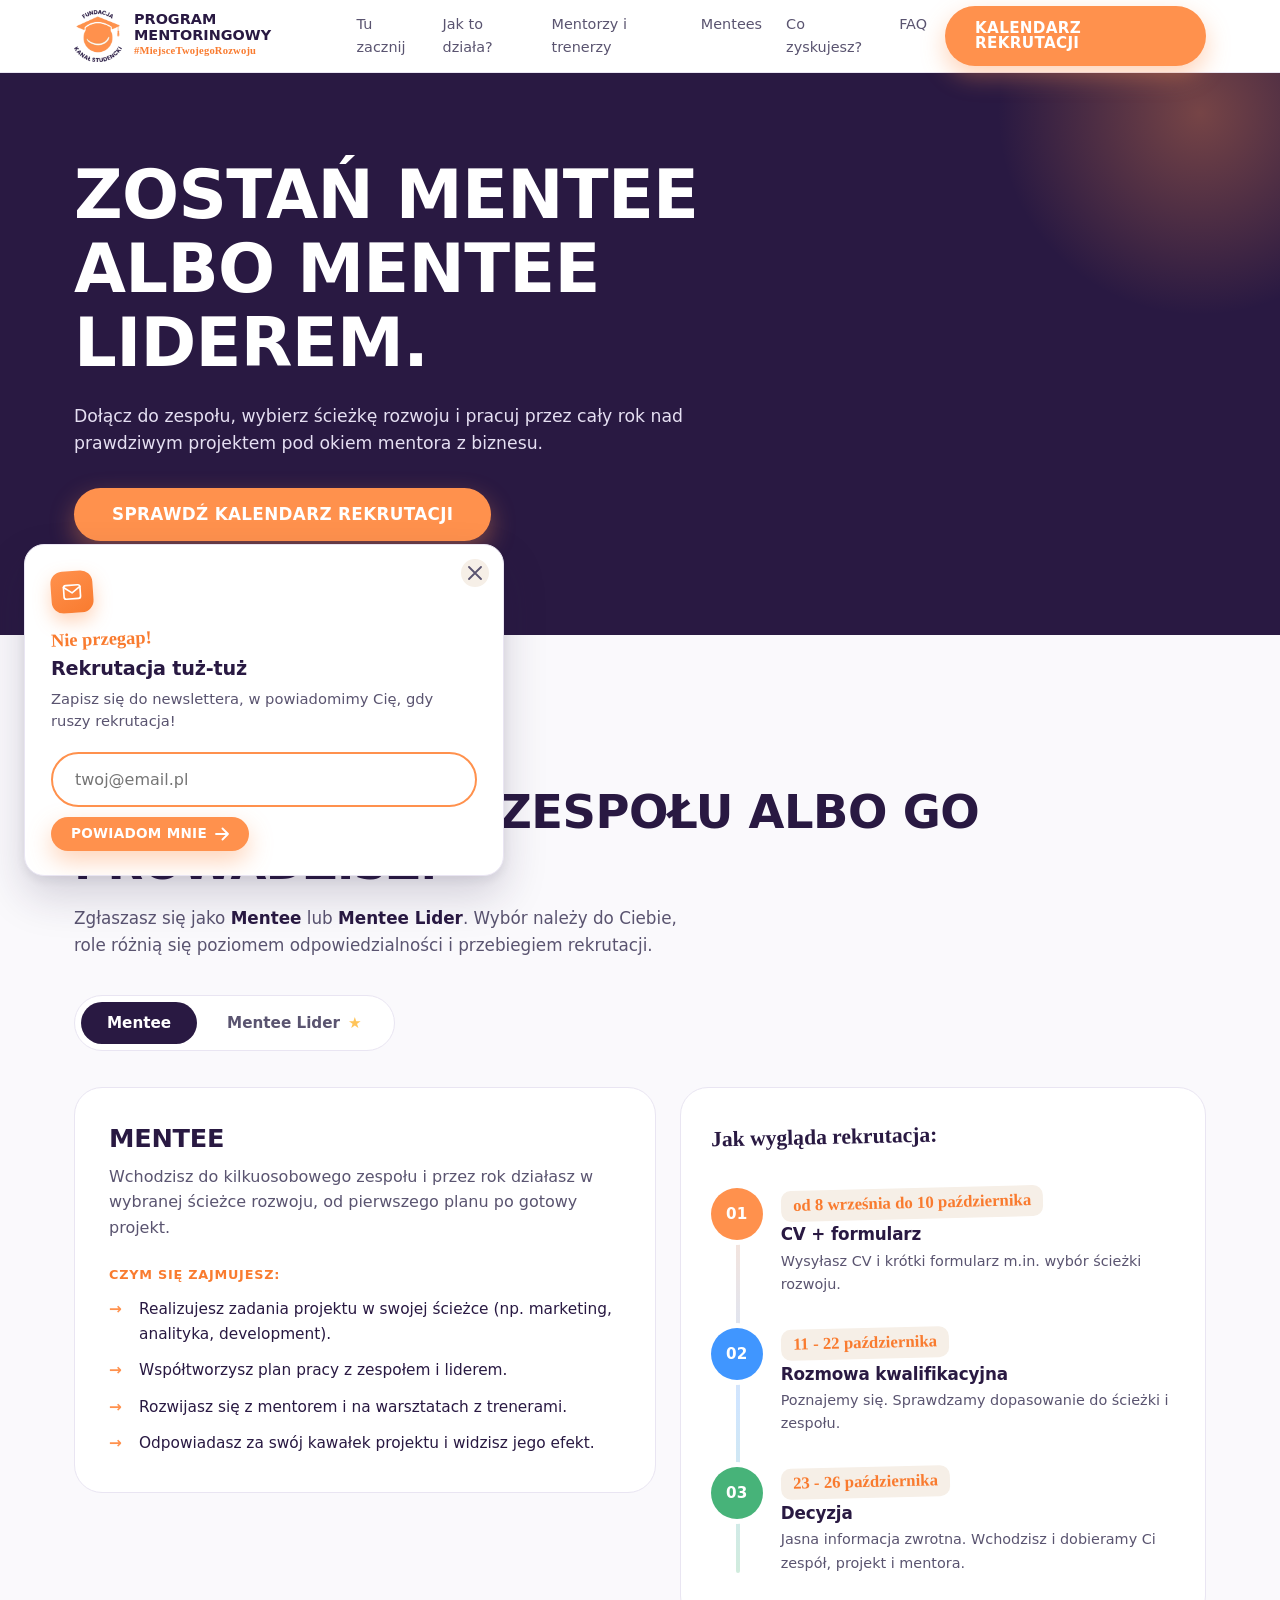
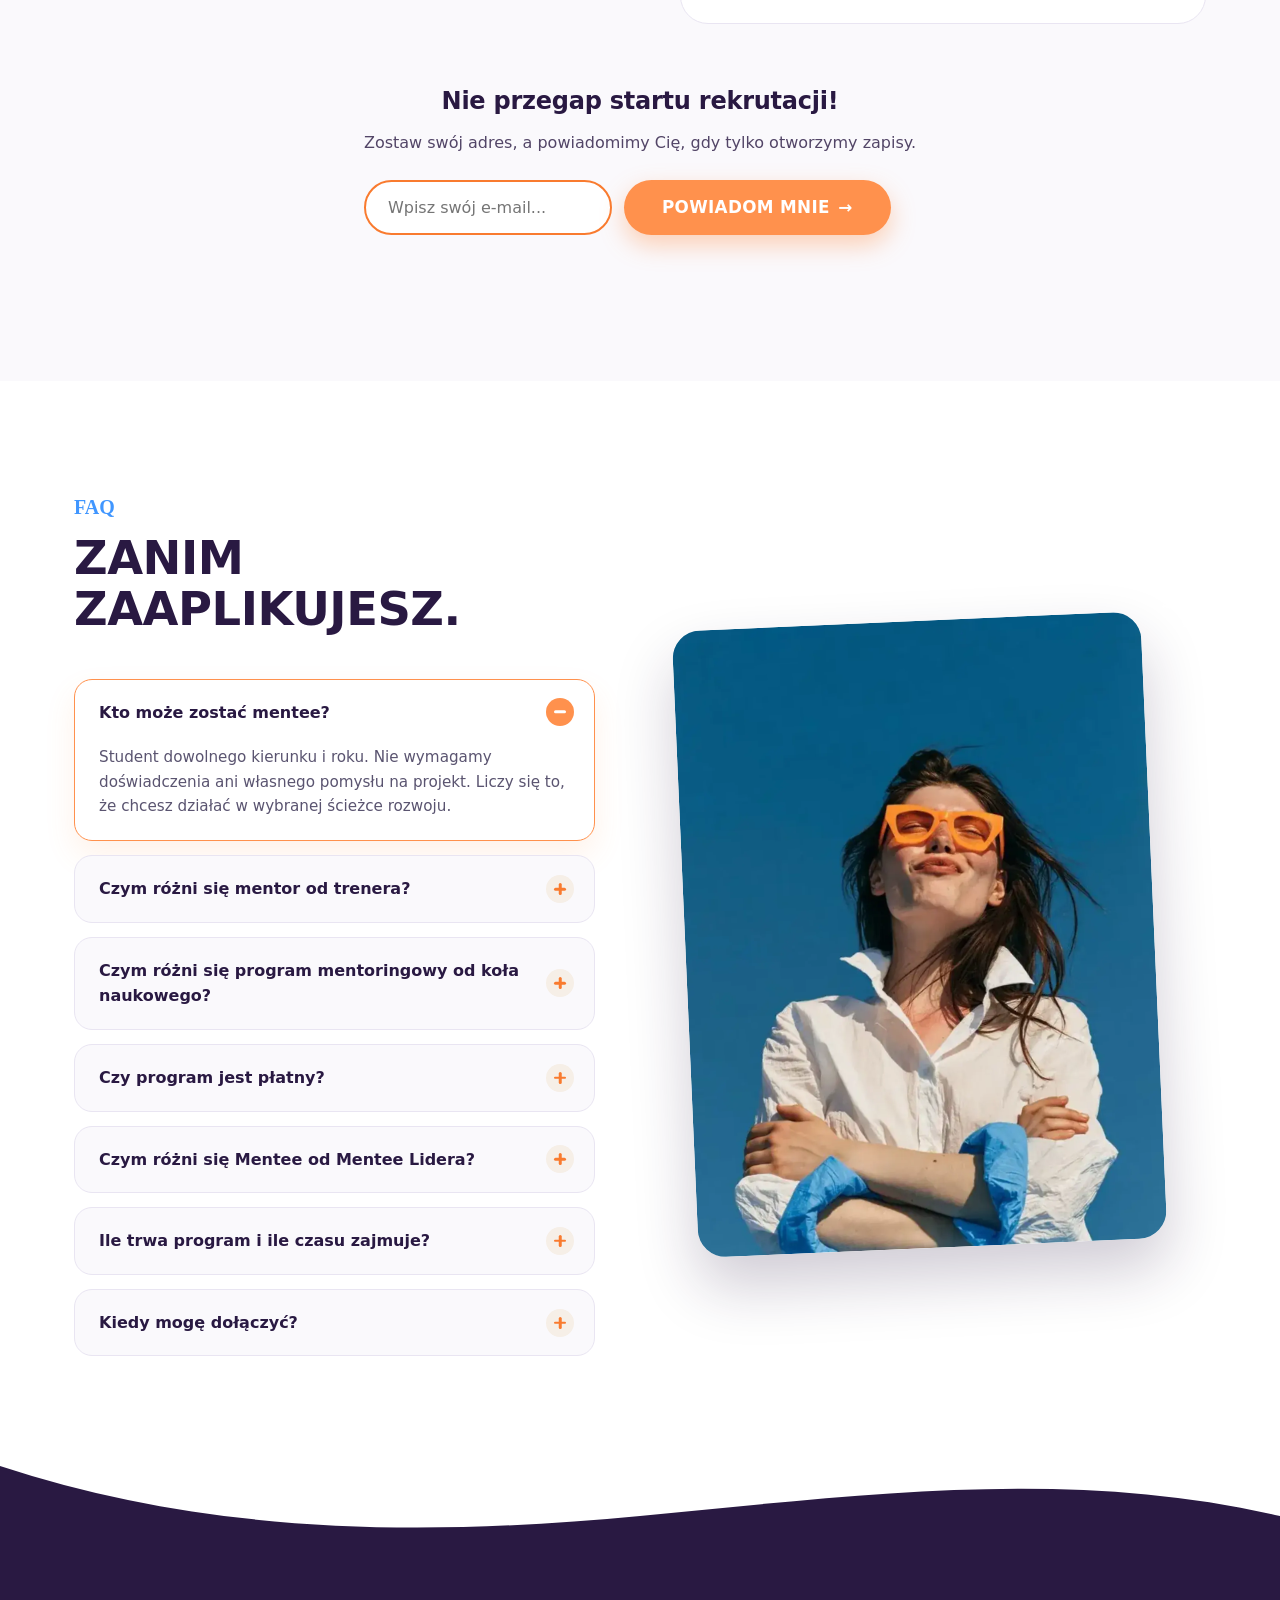
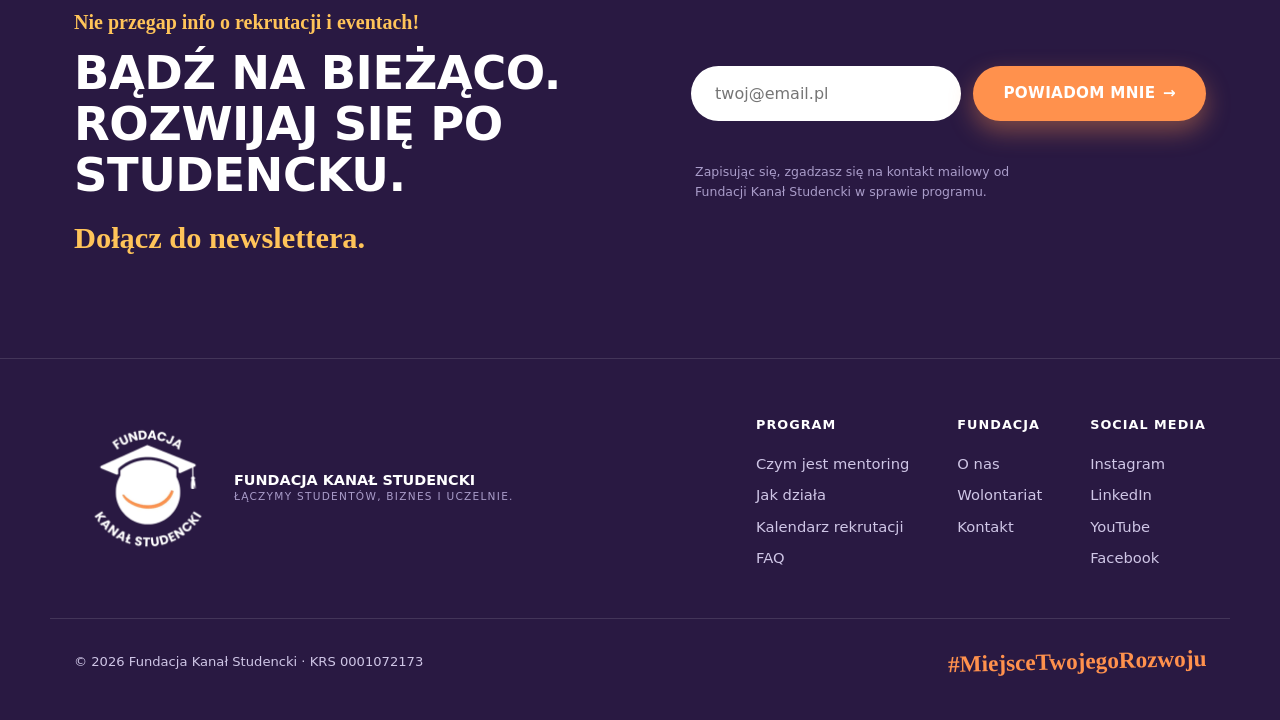
==== mentees.html @ c313085b "Add mentee leader signup form" ====
<!DOCTYPE html>
<html lang="pl">
<head>
<meta charset="UTF-8" />
<meta name="viewport" content="width=device-width, initial-scale=1.0" />
<meta name="referrer" content="strict-origin-when-cross-origin" />
<script>
  (function () {
    var localHosts = ["localhost", "127.0.0.1", "::1", ""];
    if (localHosts.indexOf(window.location.hostname) !== -1) return;

    var policy = document.createElement("meta");
    policy.httpEquiv = "Content-Security-Policy";
    policy.content = "default-src 'self'; script-src 'self'; style-src 'self' 'unsafe-inline' https://fonts.googleapis.com; font-src https://fonts.gstatic.com; img-src 'self' data:; connect-src 'self' https://script.google.com https://script.googleusercontent.com; form-action 'self'; base-uri 'self'; object-src 'none'";
    document.head.appendChild(policy);
  }());
</script>
<title>Zostań Mentee lub Mentee Liderem - Fundacja Kanał Studencki | #MiejsceTwojegoRozwoju</title>
<meta name="description" content="Aplikuj jako Mentee albo Mentee Lider do rocznego programu mentoringowego dla studentów. Sprawdź harmonogram rekrutacji i najczęściej zadawane pytania." />
<link rel="preconnect" href="https://fonts.googleapis.com" />
<link rel="preconnect" href="https://fonts.gstatic.com" crossorigin />
<link href="https://fonts.googleapis.com/css2?family=Poppins:wght@400;500;600;700;800&family=Kalam:wght@400;700&display=swap" rel="stylesheet" />
<link rel="stylesheet" href="css/style.css?v=13" />
<link rel="canonical" href="https://kanalstudencki.pl/mentees" />
</head>
<body>

<!-- ===================== NAV ===================== -->
<header class="nav" id="top">
  <div class="wrap nav-inner">
    <a class="brand" href="index.html" aria-label="Fundacja Kanał Studencki - start">
      <img class="brand-logo" src="img/logo.webp" alt="Logo Fundacji Kanał Studencki" />
      <span class="brand-txt"><b>Program Mentoringowy</b><small>#MiejsceTwojegoRozwoju</small></span>
    </a>
    <nav class="nav-links" aria-label="Menu główne">
      <a href="index.html#mentoring">Tu zacznij</a>
      <a href="index.html#jak-dziala">Jak to działa?</a>
      <a href="mentorzy.html">Mentorzy i trenerzy</a>
      <a href="mentees.html">Mentees</a>
      <a href="index.html#zyskujesz">Co zyskujesz?</a>
      <a href="mentees.html#faq">FAQ</a>
    </nav>
    <a class="btn btn-orange nav-cta" data-application-cta data-open-href="mentees.html#application" data-open-label="Aplikuj jako mentee" data-closed-label="Kalendarz rekrutacji" href="mentees.html#application">Aplikuj jako mentee</a>
    <button class="burger" id="burger" aria-label="Otwórz menu" aria-expanded="false"><span></span><span></span><span></span></button>
  </div>
  <div class="mobile-menu" id="mobileMenu">
    <a href="index.html#mentoring">Tu zacznij</a>
    <a href="index.html#jak-dziala">Jak działa program?</a>
    <a href="mentorzy.html">Mentorzy i trenerzy</a>
    <a href="mentees.html">Mentees</a>
    <a href="index.html#zyskujesz">Co zyskujesz?</a>
    <a href="mentees.html#faq">FAQ</a>
    <a class="btn btn-orange" data-application-cta data-open-href="mentees.html#application" data-open-label="Aplikuj jako mentee" data-closed-label="Kalendarz rekrutacji" href="mentees.html#application">Aplikuj jako mentee</a>
  </div>
</header>

<!-- ===================== PAGE HEAD ===================== -->
<section class="page-head">
  <div class="wrap">
    <h1 class="reveal">Zostań Mentee albo Mentee Liderem.</h1>
    <p class="reveal">Dołącz do zespołu, wybierz ścieżkę rozwoju i pracuj przez cały rok nad prawdziwym projektem pod okiem mentora z biznesu.</p>
    <a class="btn btn-orange btn-lg" data-application-cta data-open-href="mentees.html#application" data-open-label="Wypełnij formularz" data-closed-label="Sprawdź kalendarz rekrutacji" href="#application">Wypełnij formularz</a>
  </div>
</section>

<!-- ===================== REKRUTACJA ===================== -->
<section class="recruit" id="rekrutacja">
  <div class="wrap">
    <p class="kicker k-orange reveal">Dwie ścieżki</p>
    <h2 class="reveal">Wchodzisz do zespołu  albo go prowadzisz.</h2>
    <p class="intro reveal">Zgłaszasz się jako <b>Mentee</b> lub <b>Mentee Lider</b>. Wybór należy do Ciebie, role różnią się poziomem odpowiedzialności i przebiegiem rekrutacji.</p>

    <div class="path-toggle reveal" role="tablist" aria-label="Wybór roli">
      <button class="pt-btn active" id="tabSpec" role="tab" aria-selected="true" data-path="spec">Mentee</button>
      <button class="pt-btn" id="tabLider" role="tab" aria-selected="false" data-path="lider">Mentee Lider <span class="pt-star" aria-hidden="true">★</span></button>
      <span class="pt-slider" aria-hidden="true"></span>
    </div>

    <div class="recruit-grid">
      <!-- LEWA: opis roli -->
      <div class="role-col">
        <div class="role-panel active" id="roleSpec">
          <h3>Mentee</h3>
          <p class="role-lead">Wchodzisz do kilkuosobowego zespołu i przez rok działasz w wybranej ścieżce rozwoju, od pierwszego planu po gotowy projekt.</p>
          <b class="role-sub">Czym się zajmujesz:</b>
          <ul class="role-list">
            <li>Realizujesz zadania projektu w swojej ścieżce (np. marketing, analityka, development).</li>
            <li>Współtworzysz plan pracy z zespołem i liderem.</li>
            <li>Rozwijasz się z mentorem i na warsztatach z trenerami.</li>
            <li>Odpowiadasz za swój kawałek projektu  i widzisz jego efekt.</li>
          </ul>
        </div>
        <div class="role-panel" id="roleLider">
          <h3>Mentee Lider <span class="role-star">★</span></h3>
          <p class="role-lead">Prowadzisz kilkuosobowy zespół i odpowiadasz za projekt od startu do efektu. Więcej odpowiedzialności  i najszybszy wzrost w programie.</p>
          <b class="role-sub">Czym się zajmujesz:</b>
          <ul class="role-list">
            <li>Prowadzisz zespół: plan, podział zadań, terminy.</li>
            <li>Zarządzasz budżetem projektu i rozliczasz go z Fundacją.</li>
            <li>Jesteś punktem kontaktu między zespołem a mentorem.</li>
            <li>Odpowiadasz za efekt końcowy  i uczysz się w praktyce zarządzać zespołem.</li>
          </ul>
        </div>
      </div>

      <!-- PRAWA: rozpiska rekrutacji -->
      <div class="tl-col">
        <p class="tl-title hand">Jak wygląda rekrutacja:</p>
        <!-- EDYTUJ DATY etapów -->
        <div class="timeline">
          <div class="tl-step" data-stage="1">
            <div class="tl-dot"><span>01</span></div>
            <div class="tl-body">
              <span class="tl-date hand">od 8 września do 10 października</span>
              <h4>CV + formularz</h4>
              <p>Wysyłasz CV i krótki formularz  m.in. wybór ścieżki rozwoju.</p>
            </div>
          </div>

          <div class="tl-step tl-lider" data-stage="L">
            <div class="tl-dot dot-star"><span>★</span></div>
            <div class="tl-body">

              <h4>Nagranie liderskie <span class="tl-badge">tylko Lider</span></h4>
              <p>Krótkie zadanie  pokazujesz, jak myślisz o prowadzeniu zespołu.</p>
            </div>
          </div>

          <div class="tl-step" data-stage="2">
            <div class="tl-dot"><span>02</span></div>
            <div class="tl-body">
              <span class="tl-date hand">11 - 22 października</span>
              <h4>Rozmowa kwalifikacyjna</h4>
              <p>Poznajemy się. Sprawdzamy dopasowanie do ścieżki i zespołu.</p>
            </div>
          </div>
          <div class="tl-step" data-stage="3">
            <div class="tl-dot"><span>03</span></div>
            <div class="tl-body">
              <span class="tl-date hand">23 - 26 października</span>
              <h4>Decyzja</h4>
              <p>Jasna informacja zwrotna. Wchodzisz i dobieramy Ci zespół, projekt i mentora.</p>
            </div>
          </div>
        </div>
      </div>
    </div>

<div class="recruit-cta reveal">
  <div class="newsletter-wrapper">
    <h3 class="newsletter-title">Nie przegap startu rekrutacji!</h3>
    <p class="newsletter-subtitle">Zostaw swój adres, a powiadomimy Cię, gdy tylko otworzymy zapisy.</p>

    <form id="newsFormCalendar" class="news-form" novalidate>
      <div class="input-group">
        <label class="sr-only" for="newsEmail">Twój adres e-mail</label>
        <input type="email" id="newsEmail" class="news-input" name="email" placeholder="Wpisz swój e-mail..." autocomplete="email" required />

        <div style="display:none;" aria-hidden="true">
          <input type="text" name="website" id="newsWebsite" tabindex="-1" autocomplete="off" />
        </div>

        <button type="submit" class="btn btn-orange btn-lg">Powiadom mnie <span aria-hidden="true">→</span></button>
      </div>
    </form>
  </div>
</div>
  </div>
</section>

<!-- ===================== FORMULARZ APLIKACYJNY ===================== -->
<section class="application" id="application">
  <div class="wrap">
    <div class="application-head reveal">
      <div>
        <p class="kicker k-teal">Twoje zgłoszenie</p>
        <h2>Dołącz do programu.</h2>
      </div>
      <p class="application-intro" id="applicationIntro">Wybierz rolę, która najlepiej pasuje do Twojego pomysłu na udział w programie. Formularz możesz wypełnić spokojnie, krok po kroku.</p>
    </div>

    <div class="application-role-switch reveal" role="tablist" aria-label="Wybierz rolę, o którą się ubiegasz">
      <span class="application-role-label">Wypełniasz zgłoszenie jako:</span>
      <div class="application-role-buttons">
        <button class="application-role-btn active" id="applicationRoleMentee" type="button" role="tab" aria-selected="true" aria-controls="menteeApplicationForm" data-form-role="mentee">Mentee</button>
        <button class="application-role-btn" id="applicationRoleLeader" type="button" role="tab" aria-selected="false" aria-controls="leaderApplicationForm" data-form-role="leader">Mentee Lider <span class="pt-star" aria-hidden="true">★</span></button>
      </div>
    </div>

    <div class="application-shell reveal">
      <div class="application-progress" id="menteeApplicationProgress" aria-label="Postęp formularza Mentee">
        <div class="progress-copy">
          <span class="progress-label" id="menteeProgressLabel">O Tobie</span>
          <span class="progress-count" id="menteeProgressCount">Krok 1 z 4</span>
        </div>
        <div class="progress-track" role="progressbar" aria-label="Postęp formularza" aria-valuemin="1" aria-valuemax="4" aria-valuenow="1"><span id="menteeProgressBar"></span></div>
        <div class="progress-steps" aria-hidden="true">
          <span class="active">O Tobie</span><span>Doświadczenie</span><span>Motywacja</span><span>Finał</span>
        </div>
      </div>

      <div class="application-progress" id="leaderApplicationProgress" aria-label="Postęp formularza Mentee Lider" hidden>
        <div class="progress-copy">
          <span class="progress-label" id="leaderProgressLabel">O Tobie</span>
          <span class="progress-count" id="leaderProgressCount">Krok 1 z 6</span>
        </div>
        <div class="progress-track" role="progressbar" aria-label="Postęp formularza Mentee Lider" aria-valuemin="1" aria-valuemax="6" aria-valuenow="1"><span id="leaderProgressBar"></span></div>
        <div class="progress-steps" aria-hidden="true">
          <span class="active">O Tobie</span><span>Doświadczenie</span><span>Projekt</span><span>Sekcja liderska</span><span>Organizacja</span><span>Finał</span>
        </div>
      </div>

      <!-- data-endpoint = link do google sheet scripta -->
      <form id="menteeApplicationForm" class="mentee-form" data-endpoint="https://script.google.com/macros/s/AKfycbxrLISF8y66pE_8fObIhfLpW0YJtVqtKZb_3C8eN2yZRTEEYF7kaibn4vVJrAIfn0iNYw/exec" novalidate>
        <div aria-hidden="true" style="position:absolute;left:-10000px;width:1px;height:1px;overflow:hidden;opacity:0;">
          <label for="menteeWebsite">Nie wypełniaj tego pola</label>
          <input id="menteeWebsite" name="website" type="text" tabindex="-1" autocomplete="off" />
        </div>
        <div class="form-step active" data-form-step="1" aria-labelledby="menteeStep1Title">
          <div class="form-step-heading">
            <span class="step-number">01</span>
            <div>
              <h3 id="menteeStep1Title">Powiedz nam, kim jesteś.</h3>
              <p>Podaj dane, dzięki którym będziemy mogli się z Tobą skontaktować.</p>
            </div>
          </div>

          <div class="form-grid">
            <div class="field field-wide">
              <label for="menteeEmail">Adres e-mail <span aria-hidden="true">*</span></label>
              <input id="menteeEmail" name="email" type="email" autocomplete="email" placeholder="twoj@email.pl" required />
            </div>
            <div class="field field-wide">
              <label for="menteeAltEmail">Dodatkowy adres e-mail do kontaktu <small>(jeśli inny niż powyżej)</small></label>
              <input id="menteeAltEmail" name="additional_email" type="email" autocomplete="email" placeholder="opcjonalnie" />
            </div>
            <div class="field field-wide">
              <label for="menteeName">Imię i nazwisko <span aria-hidden="true">*</span></label>
              <input id="menteeName" name="name" type="text" autocomplete="name" placeholder="Twoje imię i nazwisko" required />
            </div>
            <div class="field field-wide">
              <span class="field-label">Uczelnia / Kierunek / Semestr <span aria-hidden="true">*</span></span>
              <span class="field-help">Podaj semestr, który zaczynasz od października.</span>
              <div class="education-fields">
                <div class="field">
                  <label for="menteeUniversity">Uczelnia <span aria-hidden="true">*</span></label>
                  <input id="menteeUniversity" name="education_university" type="text" autocomplete="organization" placeholder="np. AGH" required />
                </div>
                <div class="field">
                  <label for="menteeStudyField">Kierunek <span aria-hidden="true">*</span></label>
                  <input id="menteeStudyField" name="education_field" type="text" placeholder="np. Informatyka" required />
                </div>
                <div class="field">
                  <label for="menteeSemester">Semestr <span aria-hidden="true">*</span></label>
                  <input id="menteeSemester" name="education_semester" type="number" min="1" max="10" step="1" inputmode="numeric" placeholder="np. 3" required />
                </div>
              </div>
            </div>
            <div class="field field-wide">
              <label for="menteeCity">Miejscowość <span aria-hidden="true">*</span></label>
              <input id="menteeCity" name="city" type="text" placeholder="Gdzie mieszkasz?" required />
            </div>
          </div>
        </div>

        <div class="form-step" data-form-step="2" aria-labelledby="menteeStep2Title" hidden>
          <div class="form-step-heading">
            <span class="step-number step-blue">02</span>
            <div>
              <h3 id="menteeStep2Title">Opowiedz o doświadczeniu.</h3>
              <p>Liczą się również aktywności poza pracą i studiami. Brak doświadczenia nie wyklucza udziału.</p>
            </div>
          </div>

          <div class="form-grid form-grid-single">
            <div class="field">
              <label for="menteeExperience">Dotychczasowe doświadczenia i aktywności</label>
              <span class="field-help">Możesz uwzględnić wolontariat, praktyki, prace, działalność w organizacjach lub kołach, projekty własne i inne aktywności.</span>
              <textarea id="menteeExperience" name="experience" rows="6" placeholder="Napisz kilka zdań..." ></textarea>
            </div>
            <div class="field">
              <label for="menteePath">Czy masz wybraną ścieżkę lub ścieżki rozwoju?</label>
              <span class="field-help">Jeśli tak, napisz jakie. Możesz wskazać więcej niż jedną.</span>
              <textarea id="menteePath" name="development_path" rows="4" placeholder="np. marketing, analityka danych, grafika / UX"></textarea>
            </div>
            <div class="field">
              <label for="menteeGrowth">W jakich obszarach chcesz się rozwijać?</label>
              <span class="field-help">Wymień umiejętności, tematy lub rodzaje zadań - także spoza wybranej ścieżki.</span>
              <textarea id="menteeGrowth" name="growth_areas" rows="5" placeholder="Co chciał(a)byś poznać lub przećwiczyć?"></textarea>
            </div>
          </div>
        </div>

        <div class="form-step" data-form-step="3" aria-labelledby="menteeStep3Title" hidden>
          <div class="form-step-heading">
            <span class="step-number step-violet">03</span>
            <div>
              <h3 id="menteeStep3Title">Co Cię najbardziej ciekawi?</h3>
              <p>Wybierz projekt, w którym najchętniej działasz, i napisz, skąd dowiedziałeś(-aś) się o programie.</p>
            </div>
          </div>

          <fieldset class="choice-field">
            <legend>W którym projekcie Fundacji chcesz działać?</legend>
            <p class="field-help">Zaznacz tylko jedną odpowiedź.</p>
            <div class="choice-list">
              <label class="choice-card"><input type="radio" name="foundation_project" value="KOMPETENTNI" required /><span class="choice-mark"></span><span><b>KOMPETENTNI.</b><small>Projekt łączący studentów z rynkiem pracy i biznesem.</small></span></label>
              <label class="choice-card"><input type="radio" name="foundation_project" value="TU.MATURA" /><span class="choice-mark"></span><span><b>TU.MATURA</b><small>Bezpłatna platforma edukacyjna wspierająca maturzystów.</small></span></label>
              <label class="choice-card"><input type="radio" name="foundation_project" value="IMPULS" /><span class="choice-mark"></span><span><b>IMPULS</b><small>Ogólnopolski Zjazd Liderów Akademickich.</small></span></label>
              <label class="choice-card"><input type="radio" name="foundation_project" value="Nie mam jeszcze preferencji" /><span class="choice-mark"></span><span><b>Nie mam jeszcze preferencji</b></span></label>
            </div>
          </fieldset>

          <div class="field field-spaced">
            <label for="menteeSource">Jak dowiedziałeś(-aś) się o Fundacji lub Programie Mentoringowym?</label>
            <textarea id="menteeSource" name="source" rows="4" placeholder="Np. Instagram, znajomi, uczelnia..."></textarea>
          </div>
        </div>

        <div class="form-step" data-form-step="4" aria-labelledby="menteeStep4Title" hidden>
          <div class="form-step-heading">
            <span class="step-number step-green">04</span>
            <div>
              <h3 id="menteeStep4Title">Pokaż nam siebie.</h3>
              <p>To ostatni krok. Zależy nam na Twojej autentycznej odpowiedzi, nie na idealnym tekście.</p>
            </div>
          </div>

          <div class="form-grid form-grid-single">
            <div class="field">
              <label for="menteeAbout">Napisz coś o sobie <span aria-hidden="true">*</span></label>
              <span class="field-help">Co Cię interesuje? Co daje Ci energię? Możesz napisać po swojemu.</span>
              <textarea id="menteeAbout" name="about" rows="7" placeholder="Kilka słów o Tobie..." required></textarea>
            </div>
            <div class="field">
              <span class="field-label">Podaj trzy terminy, w których możesz wziąć udział w 30-minutowej rozmowie organizacyjnej <span aria-hidden="true">*</span></span>
              <span class="field-help">Wpisz trzy propozycje, podając datę oraz godzinę.</span>
              <div class="availability-fields">
                <div class="field">
                  <label for="menteeAvailability1">Termin 1 <span aria-hidden="true">*</span></label>
                  <input id="menteeAvailability1" name="interview_availability_1" type="datetime-local" autocomplete="off" required />
                </div>
                <div class="field">
                  <label for="menteeAvailability2">Termin 2 <span aria-hidden="true">*</span></label>
                  <input id="menteeAvailability2" name="interview_availability_2" type="datetime-local" autocomplete="off" required />
                </div>
                <div class="field">
                  <label for="menteeAvailability3">Termin 3 <span aria-hidden="true">*</span></label>
                  <input id="menteeAvailability3" name="interview_availability_3" type="datetime-local" autocomplete="off" required />
                </div>
              </div>
            </div>
            <div class="field">
              <label for="menteeAdditional">Chcesz nam coś jeszcze przekazać?</label>
              <textarea id="menteeAdditional" name="additional_message" rows="4" placeholder="Opcjonalnie..."></textarea>
            </div>
          </div>
        </div>

        <div class="form-footer">
          <p class="required-note"><span aria-hidden="true">*</span> Pola oznaczone gwiazdką są wymagane.</p>
          <div class="form-actions">
            <button class="btn btn-ghost" type="button" id="menteePrev" hidden>Wstecz</button>
            <button class="btn btn-orange" type="button" id="menteeNext">Dalej</button>
            <button class="btn btn-orange" type="submit" id="menteeSubmit" hidden>Wyślij zgłoszenie</button>
          </div>
        </div>
      </form>

      <!-- Replace the placeholder with the deployed Mentee Lider Apps Script web-app URL. -->
      <form id="leaderApplicationForm" class="mentee-form" data-endpoint="https://script.google.com/macros/s/AKfycbyZBN4QYqjHwjpREe3MrRInDVBBDDxWJkQvmt3H7THEJIKjJCPHtLTgoa4ZxqqJL7g/exec" novalidate hidden>
        <div aria-hidden="true" style="position:absolute;left:-10000px;width:1px;height:1px;overflow:hidden;opacity:0;">
          <label for="leaderWebsite">Nie wypełniaj tego pola</label>
          <input id="leaderWebsite" name="website" type="text" tabindex="-1" autocomplete="off" />
        </div>

        <div class="form-step active" data-form-step="1" aria-labelledby="leaderStep1Title">
          <div class="form-step-heading">
            <span class="step-number">01</span>
            <div>
              <h3 id="leaderStep1Title">Powiedz nam, kim jesteś.</h3>
              <p>Podaj dane, dzięki którym będziemy mogli się z Tobą skontaktować.</p>
            </div>
          </div>

          <div class="form-grid">
            <div class="field field-wide">
              <label for="leaderEmail">Adres e-mail <span aria-hidden="true">*</span></label>
              <input id="leaderEmail" name="email" type="email" autocomplete="email" placeholder="twoj@email.pl" required />
            </div>
            <div class="field field-wide">
              <label for="leaderAltEmail">Dodatkowy adres e-mail do kontaktu <small>(jeśli inny niż powyżej)</small></label>
              <input id="leaderAltEmail" name="additional_email" type="email" autocomplete="email" placeholder="opcjonalnie" />
            </div>
            <div class="field field-wide">
              <label for="leaderName">Imię i nazwisko <span aria-hidden="true">*</span></label>
              <input id="leaderName" name="name" type="text" autocomplete="name" placeholder="Twoje imię i nazwisko" required />
            </div>
            <div class="field field-wide">
              <span class="field-label">Uczelnia / Kierunek / Semestr <span aria-hidden="true">*</span></span>
              <span class="field-help">Podaj semestr, który zaczynasz od października.</span>
              <div class="education-fields">
                <div class="field">
                  <label for="leaderUniversity">Uczelnia <span aria-hidden="true">*</span></label>
                  <input id="leaderUniversity" name="education_university" type="text" autocomplete="organization" placeholder="np. AGH" required />
                </div>
                <div class="field">
                  <label for="leaderStudyField">Kierunek <span aria-hidden="true">*</span></label>
                  <input id="leaderStudyField" name="education_field" type="text" placeholder="np. Informatyka" required />
                </div>
                <div class="field">
                  <label for="leaderSemester">Semestr <span aria-hidden="true">*</span></label>
                  <input id="leaderSemester" name="education_semester" type="number" min="1" max="10" step="1" inputmode="numeric" placeholder="np. 3" required />
                </div>
              </div>
            </div>
            <div class="field field-wide">
              <label for="leaderCity">Miejscowość, w której mieszkasz <span aria-hidden="true">*</span></label>
              <input id="leaderCity" name="city" type="text" placeholder="Gdzie mieszkasz?" required />
            </div>
          </div>
        </div>

        <div class="form-step" data-form-step="2" aria-labelledby="leaderStep2Title" hidden>
          <div class="form-step-heading">
            <span class="step-number step-blue">02</span>
            <div>
              <h3 id="leaderStep2Title">Opowiedz o doświadczeniu.</h3>
              <p>Liczą się również aktywności poza pracą i studiami. Brak doświadczenia nie wyklucza udziału.</p>
            </div>
          </div>

          <div class="form-grid form-grid-single">
            <div class="field">
              <label for="leaderExperience">Opisz swoje dotychczasowe doświadczenia i aktywności</label>
              <span class="field-help">Możesz uwzględnić wolontariat, praktyki, pracę, działalność w organizacjach, kołach, samorządach, klubach sportowych, własne projekty i inne aktywności.</span>
              <textarea id="leaderExperience" name="experience" rows="6" placeholder="Napisz kilka zdań..."></textarea>
            </div>
            <div class="field">
              <label for="leaderPath">Czy masz wybrane ścieżki rozwoju?</label>
              <span class="field-help">Jeśli tak, napisz jakie. Możesz wskazać więcej niż jedną.</span>
              <textarea id="leaderPath" name="development_path" rows="4" placeholder="np. marketing, analityka danych, grafika / UX"></textarea>
            </div>
            <div class="field">
              <label for="leaderGrowth">W jakich obszarach chciałbyś/chciałabyś się rozwijać? <span aria-hidden="true">*</span></label>
              <span class="field-help">Wymień umiejętności, tematy lub rodzaje zadań - także spoza wybranej ścieżki.</span>
              <textarea id="leaderGrowth" name="growth_areas" rows="5" placeholder="Co chciał(a)byś poznać lub przećwiczyć?" required></textarea>
            </div>
          </div>
        </div>

        <div class="form-step" data-form-step="3" aria-labelledby="leaderStep3Title" hidden>
          <div class="form-step-heading">
            <span class="step-number step-violet">03</span>
            <div>
              <h3 id="leaderStep3Title">Wybierz kierunek działania.</h3>
              <p>Wskaż projekt, w którym najchętniej działasz, i napisz, skąd dowiedziałeś(-aś) się o programie.</p>
            </div>
          </div>

          <fieldset class="choice-field">
            <legend>W którym projekcie Fundacji chciałbyś/chciałabyś działać?</legend>
            <p class="field-help">Zaznacz tylko jedną odpowiedź.</p>
            <div class="choice-list">
              <label class="choice-card"><input type="radio" name="foundation_project" value="KOMPETENTNI" required /><span class="choice-mark"></span><span><b>KOMPETENTNI.</b><small>Projekt łączący studentów z rynkiem pracy i biznesem.</small></span></label>
              <label class="choice-card"><input type="radio" name="foundation_project" value="TU.MATURA" /><span class="choice-mark"></span><span><b>TU.MATURA</b><small>Bezpłatna platforma edukacyjna wspierająca maturzystów.</small></span></label>
              <label class="choice-card"><input type="radio" name="foundation_project" value="IMPULS" /><span class="choice-mark"></span><span><b>IMPULS</b><small>Ogólnopolski Zjazd Liderów Akademickich.</small></span></label>
              <label class="choice-card"><input type="radio" name="foundation_project" value="Nie mam jeszcze preferencji" /><span class="choice-mark"></span><span><b>Nie mam jeszcze preferencji</b></span></label>
            </div>
          </fieldset>

          <div class="field field-spaced">
            <label for="leaderSource">Jak dowiedziałeś(-aś) się o Fundacji lub Programie Mentoringowym?</label>
            <textarea id="leaderSource" name="source" rows="4" placeholder="Np. Instagram, znajomi, uczelnia..."></textarea>
          </div>
          <div class="field field-spaced">
            <label for="leaderAbout">Napisz coś o sobie <span aria-hidden="true">*</span></label>
            <span class="field-help">Co Cię interesuje? Co daje Ci energię? Możesz napisać po swojemu.</span>
            <textarea id="leaderAbout" name="about" rows="7" placeholder="Kilka słów o Tobie..." required></textarea>
          </div>
        </div>

        <div class="form-step" data-form-step="4" aria-labelledby="leaderStep4Title" hidden>
          <div class="form-step-heading">
            <span class="step-number step-violet">04</span>
            <div>
              <p class="kicker k-violet">Sekcja liderska</p>
              <h3 id="leaderStep4Title">Pokaż nam, jak myślisz o prowadzeniu zespołu.</h3>
              <p>Nie ma jednego klucza ani dobrych i złych odpowiedzi. Zależy nam na Twoim sposobie myślenia i obszarach, które chcesz rozwijać.</p>
            </div>
          </div>

          <div class="form-grid form-grid-single">
            <div class="field">
              <label for="leaderMotivation">Co motywuje Cię do zostania mentee liderem? <span aria-hidden="true">*</span></label>
              <textarea id="leaderMotivation" name="leader_motivation" rows="5" placeholder="Opowiedz, co Cię do tego przyciąga..." required></textarea>
            </div>
            <div class="field">
              <label for="leaderDefinition">Jak wyobrażasz sobie dobrego lidera zespołu? <span aria-hidden="true">*</span></label>
              <span class="field-help">Możesz, ale nie musisz, odwołać się do realnych, własnych doświadczeń.</span>
              <textarea id="leaderDefinition" name="leader_definition" rows="5" placeholder="Jakie zachowania i podejście są ważne?" required></textarea>
            </div>
            <div class="field">
              <label for="leaderStrengths">Jakie są Twoje mocne strony, które mogą pomóc Ci w roli mentee lidera? <span aria-hidden="true">*</span></label>
              <textarea id="leaderStrengths" name="leader_strengths" rows="5" placeholder="W czym możesz wesprzeć zespół?" required></textarea>
            </div>
            <div class="field">
              <label for="leaderWeaknesses">Jakie są Twoje słabsze strony lub obszary, które chcesz rozwinąć jako mentee lider?</label>
              <span class="field-help">Napisz, co może być dla Ciebie wyzwaniem w prowadzeniu zespołu lub nad czym chcesz pracować.</span>
              <textarea id="leaderWeaknesses" name="leader_weaknesses" rows="5" placeholder="Co chcesz rozwijać?" ></textarea>
            </div>
            <div class="field">
              <label for="leaderDualTraits">Czy masz cechy, które zależnie od sytuacji mogą być zarówno Twoją mocną, jak i słabą stroną?</label>
              <textarea id="leaderDualTraits" name="leader_dual_traits" rows="5" placeholder="Jeśli tak, opisz je..." ></textarea>
            </div>
          </div>
        </div>

        <div class="form-step" data-form-step="5" aria-labelledby="leaderStep5Title" hidden>
          <div class="form-step-heading">
            <span class="step-number step-green">05</span>
            <div>
              <h3 id="leaderStep5Title">Ustalmy, czego potrzebujesz.</h3>
              <p>Przemyśl, jakiego wsparcia oczekujesz i jak widzisz współpracę z mentorem.</p>
            </div>
          </div>

          <div class="form-grid form-grid-single">
            <div class="field">
              <label for="leaderSupport">Jakiego wsparcia potrzebowałbyś/potrzebowałabyś jako mentee lider?</label>
              <textarea id="leaderSupport" name="leader_support" rows="5" placeholder="Co pomogłoby Ci dobrze wejść w tę rolę?" ></textarea>
            </div>
            <div class="field">
              <label for="leaderResponsibilities">Jak rozumiesz podział odpowiedzialności między mentee liderem a mentorem? <span aria-hidden="true">*</span></label>
              <span class="field-help">Napisz, za co odpowiada mentee lider, a w jakich sytuacjach powinien korzystać ze wsparcia mentora.</span>
              <textarea id="leaderResponsibilities" name="leader_responsibilities" rows="6" placeholder="Jak widzisz te role?" required></textarea>
            </div>
            <div class="field">
              <span class="field-label">Podaj trzy terminy, w których możesz wziąć udział w 30-minutowej rozmowie organizacyjnej <span aria-hidden="true">*</span></span>
              <span class="field-help">Wpisz trzy propozycje, podając datę oraz godzinę.</span>
              <div class="availability-fields">
                <div class="field">
                  <label for="leaderAvailability1">Termin 1 <span aria-hidden="true">*</span></label>
                  <input id="leaderAvailability1" name="interview_availability_1" type="datetime-local" autocomplete="off" required />
                </div>
                <div class="field">
                  <label for="leaderAvailability2">Termin 2 <span aria-hidden="true">*</span></label>
                  <input id="leaderAvailability2" name="interview_availability_2" type="datetime-local" autocomplete="off" required />
                </div>
                <div class="field">
                  <label for="leaderAvailability3">Termin 3 <span aria-hidden="true">*</span></label>
                  <input id="leaderAvailability3" name="interview_availability_3" type="datetime-local" autocomplete="off" required />
                </div>
              </div>
            </div>
          </div>
        </div>

        <div class="form-step" data-form-step="6" aria-labelledby="leaderStep6Title" hidden>
          <div class="form-step-heading">
            <span class="step-number step-green">06</span>
            <div>
              <h3 id="leaderStep6Title">Ostatnie pytanie.</h3>
              <p>Jeśli nie zostaniesz zakwalifikowany(-a) jako mentee lider, możemy rozpatrzyć Cię również do roli mentee specjalisty.</p>
            </div>
          </div>

          <fieldset class="choice-field">
            <legend>Czy chcesz, abyśmy rozpatrzyli Twoje zgłoszenie również na rolę mentee specjalisty, jeśli nie zostaniesz zakwalifikowany(-a) jako mentee lider? <span aria-hidden="true">*</span></legend>
            <p class="field-help">Zaznacz tylko jedną odpowiedź.</p>
            <div class="choice-list choice-list-compact">
              <label class="choice-card"><input type="radio" name="consider_specialist" value="Tak" required /><span class="choice-mark"></span><span><b>Tak</b></span></label>
              <label class="choice-card"><input type="radio" name="consider_specialist" value="Nie" /><span class="choice-mark"></span><span><b>Nie</b></span></label>
            </div>
          </fieldset>

          <div class="field field-spaced">
            <label for="leaderAdditional">Chcesz nam coś jeszcze przekazać?</label>
            <textarea id="leaderAdditional" name="additional_message" rows="5" placeholder="Opcjonalnie..."></textarea>
          </div>
        </div>

        <div class="form-footer">
          <p class="required-note"><span aria-hidden="true">*</span> Pola oznaczone gwiazdką są wymagane.</p>
          <div class="form-actions">
            <button class="btn btn-ghost" type="button" id="leaderPrev" hidden>Wstecz</button>
            <button class="btn btn-orange" type="button" id="leaderNext">Dalej</button>
            <button class="btn btn-orange" type="submit" id="leaderSubmit" hidden>Wyślij zgłoszenie</button>
          </div>
        </div>
      </form>

      <div class="application-success" id="menteeApplicationSuccess" hidden>
        <span class="success-mark" aria-hidden="true">✓</span>
        <p class="kicker k-green">Zgłoszenie wysłane</p>
        <h3>Dzięki za zaufanie!</h3>
        <p>Odezwiemy się do Ciebie na podany adres e-mail. Trzymamy kciuki!</p>
      </div>

      <div class="application-success" id="leaderApplicationSuccess" hidden>
        <span class="success-mark" aria-hidden="true">✓</span>
        <p class="kicker k-green">Zgłoszenie wysłane</p>
        <h3>Dzięki za zaufanie!</h3>
        <p>Odezwiemy się do Ciebie na podany adres e-mail. Trzymamy kciuki za Twoją liderską ścieżkę!</p>
      </div>
    </div>
  </div>
</section>

<!-- ===================== FAQ ===================== -->
<section class="faq" id="faq">
  <div class="wrap faq-grid">
    <div>
      <p class="kicker k-blue reveal">FAQ</p>
      <h2 class="reveal">Zanim zaaplikujesz.</h2>
      <div class="faq-list reveal">
        <details open>
          <summary>Kto może zostać mentee?<span class="fq-ic" aria-hidden="true"></span></summary>
          <div class="fq-a"><p>Student dowolnego kierunku i roku. Nie wymagamy doświadczenia ani własnego pomysłu na projekt. Liczy się to, że chcesz działać w wybranej ścieżce rozwoju.</p></div>
        </details>
        <details>
          <summary>Czym różni się mentor od trenera?<span class="fq-ic" aria-hidden="true"></span></summary>
          <div class="fq-a"><p>Mentor wspiera Ciebie i Twój zespół w realizacji projektu, spotyka się z Wami i pomaga w podejmowaniu decyzji. Każdy Mentor jest przypisany tylko do jednego zespołu. Trener prowadzi dodatkowe warsztaty dla wszystkich Mentees biorących udział w programie i szkoli z konkretnych umiejętności: od narzędzi, aplikacji, przez kompetencje miękkie.</p></div>
        </details>
        <details>
          <summary>Czym różni się program mentoringowy od koła naukowego?<span class="fq-ic" aria-hidden="true"></span></summary>
          <div class="fq-a"><p>Program mentoringowy to określona, konkretna ścieżka rozwoju w konkretnej dziedzinie. Mentor zapewnia konkretne wsparcie, ale Ty jako Mentee masz także przed sobą określone cele rozwojowe. Cele te muszą zostać zrealizowane, aby ukończyć mentoring z certyfikatem.</p></div>
        </details>
        <details>
          <summary>Czy program jest płatny?<span class="fq-ic" aria-hidden="true"></span></summary>
          <div class="fq-a"><p>Nie. Program jest w 100% darmowy, to inicjatywa Fundacji Kanał Studencki.</p></div>
        </details>
        <details>
          <summary>Czym różni się Mentee od Mentee Lidera?<span class="fq-ic" aria-hidden="true"></span></summary>
          <div class="fq-a"><p>Mentee działa w zespole w swojej ścieżce rozwoju. Mentee Lider prowadzi ten zespół, zarządza budżetem i odpowiada za efekt, dlatego w rekrutacji przechodzi dodatkowy etap: zadanie liderskie.</p></div>
        </details>
        <details>
          <summary>Ile trwa program i ile czasu zajmuje?<span class="fq-ic" aria-hidden="true"></span></summary>
          <div class="fq-a"><p>Program trwa od października do końca czerwca. Zadania wymagają zaangażowania na poziomie około 15 godzin miesięcznie. Regularna praca projektowa w zespole, dodatkowe warsztaty z Trenerami i spotkania z Mentorem. Po programie zostajesz w społeczności Fundacji - jesteśmy w stałym kontakcie z naszymi absolwentami!</p></div>
        </details>
        <details>
          <summary>Kiedy mogę dołączyć?<span class="fq-ic" aria-hidden="true"></span></summary>
          <div class="fq-a"><p>Rekrutacja trwa do 10 października, program startuje w październiku. Jeśli czytasz to później, zapisz się niżej, a powiadomimy Cię o kolejnym naborze.</p></div>
        </details>
      </div>
    </div>
    <div class="faq-photo reveal">
      <div class="photo-spin">
        <img src="img/g23.webp" alt="Uczestnik programu" />
        <svg class="doodle dd-star faq-star" viewBox="0 0 40 40" aria-hidden="true"><path d="M20 3 C21.5 15 25.5 18.5 37 20 C25.5 21.5 21.5 25.5 20 37 C18.5 25.5 14.5 21.5 3 20 C14.5 18.5 18.5 14.5 20 3 Z"/></svg>
      </div>
    </div>
  </div>
</section>

<!-- ===================== NEWSLETTER ===================== -->
<section class="news" id="newsletter">
  <div class="news-wave" aria-hidden="true">
    <svg viewBox="0 0 1440 70" preserveAspectRatio="none"><path d="M0 0 C 240 70, 480 70, 720 50 S 1200 0, 1440 50 L1440 70 L0 70 Z" fill="#291942"/></svg>
  </div>
  <div class="news-body">
    <div class="wrap news-grid">
      <div>
        <p class="kicker k-yellow reveal">Nie przegap info o rekrutacji i eventach!</p>
        <h2 class="reveal">Bądź na bieżąco. Rozwijaj się po studencku.</h2>
        <p class="hand news-hand reveal">Dołącz do newslettera.</p>
      </div>
      <div class="reveal">
        <form id="newsFormFooter" class="news-form" novalidate>
          <label class="sr-only" for="newsEmail">Twój adres e-mail</label>
          <input type="email" id="newsEmail" name="email" placeholder="twoj@email.pl" autocomplete="email" />
          <div style="display: none;" aria-hidden="true">
            <input type="text" name="website" id="newsWebsite" tabindex="-1" autocomplete="off" />
          </div>
          <button type="submit" class="btn btn-orange">Powiadom mnie <span aria-hidden="true">→</span></button>
        </form>
        <p class="news-msg" id="newsMsg" aria-live="polite"></p>
        <p class="news-legal">Zapisując się, zgadzasz się na kontakt mailowy od Fundacji Kanał Studencki w sprawie programu.</p>
      </div>
    </div>
  </div>
</section>

<!-- ===================== FOOTER ===================== -->
<footer>
  <div class="wrap foot-top">
    <a class="brand" href="index.html">
      <img class="brand-logo" src="img/logo-white.webp" alt="Logo Fundacji Kanał Studencki" />
      <span class="brand-txt"><b>Fundacja Kanał Studencki</b><small>Łączymy studentów, biznes i uczelnie.</small></span>
    </a>
    <div class="foot-links">
      <div class="foot-col">
        <b>Program</b>
        <a href="index.html#mentoring">Czym jest mentoring</a>
        <a href="index.html#jak-dziala">Jak działa</a>
        <a data-application-cta data-open-href="mentees.html#application" data-open-label="Formularz aplikacyjny" data-closed-label="Kalendarz rekrutacji" href="mentees.html#application">Formularz aplikacyjny</a>
        <a href="mentees.html#faq">FAQ</a>
      </div>
      <div class="foot-col">
        <b>Fundacja</b>
        <a href="https://kanalstudencki.pl/o-nas/" target="_blank" rel="noopener">O nas</a>
        <a href="https://kanalstudencki.pl/wolontariat/" target="_blank" rel="noopener">Wolontariat</a>
        <a href="https://kanalstudencki.pl/contact/" target="_blank" rel="noopener">Kontakt</a>
      </div>
      <div class="foot-col">
        <b>Social media</b>
        <a href="https://www.instagram.com/kanalstudencki/" target="_blank" rel="noopener">Instagram</a>
        <a href="https://www.linkedin.com/company/kanal-studencki/" target="_blank" rel="noopener">LinkedIn</a>
        <a href="https://www.youtube.com/@tuMATURA" target="_blank" rel="noopener">YouTube</a>
        <a href="https://www.facebook.com/kanalstudencki/" target="_blank" rel="noopener">Facebook</a>
      </div>
    </div>
  </div>
  <div class="wrap foot-bottom">
    <span>© 2026 Fundacja Kanał Studencki · KRS 0001072173</span>
    <span class="hand foot-tag">#MiejsceTwojegoRozwoju</span>
  </div>
</footer>

<div id="toast-container"></div>

<!-- ========== ROLE BOTTOM SHEET ========== -->
<div id="roleSheet" class="role-sheet-overlay" hidden>
  <div class="role-sheet" role="dialog" aria-modal="true" aria-labelledby="roleSheetTitle">
    <div class="role-sheet-handle"></div>
    <button class="role-sheet-close" id="roleSheetClose" aria-label="Zamknij">&times;</button>
    <span class="role-sheet-icon" id="roleSheetIcon"></span>
    <h3 id="roleSheetTitle"></h3>
    <p id="roleSheetDesc"></p>
  </div>
</div>

<!-- =====================================================
   POPUP NEWSLETTER
===================================================== -->
<div class="popup-news" id="popupNews" aria-hidden="true" role="dialog" aria-labelledby="popupTitle" hidden>
  <button class="popup-close" id="popupClose" aria-label="Zamknij powiadomienie">
    <svg width="14" height="14" viewBox="0 0 14 14" fill="none" aria-hidden="true"><path d="M1 1L13 13M13 1L1 13" stroke="currentColor" stroke-width="1.8" stroke-linecap="round"/></svg>
  </button>
  <div class="popup-content">
    <div class="popup-icon" aria-hidden="true">
      <svg width="22" height="22" viewBox="0 0 24 24" fill="none"><path d="M3 6.5L12 13L21 6.5" stroke="currentColor" stroke-width="1.8" stroke-linecap="round" stroke-linejoin="round"/><rect x="3" y="4.5" width="18" height="15" rx="2.5" stroke="currentColor" stroke-width="1.8"/></svg>
    </div>
    <span class="popup-badge hand">Nie przegap!</span>
    <h3 id="popupTitle" class="popup-title">Rekrutacja tuż-tuż</h3>
    <p>Zapisz się do newslettera, w powiadomimy Cię, gdy ruszy rekrutacja!</p>
    <form id="popupNewsForm" class="news-form popup-form" novalidate>
      <label class="sr-only" for="popupEmail">Twój adres e-mail</label>
      <input type="email" id="popupEmail" class="news-input popup-input" name="email" placeholder="twoj@email.pl" autocomplete="email" required />
      <div style="display:none;" aria-hidden="true">
        <input type="text" name="website" id="popupWebsite" tabindex="-1" autocomplete="off" />
      </div>
      <button type="submit" class="btn btn-orange btn-sm popup-btn">
        Powiadom mnie
        <svg width="14" height="14" viewBox="0 0 14 14" fill="none" aria-hidden="true"><path d="M1 7H13M13 7L7.5 1.5M13 7L7.5 12.5" stroke="currentColor" stroke-width="1.8" stroke-linecap="round" stroke-linejoin="round"/></svg>
      </button>
    </form>
  </div>
</div>

<script src="js/main.js?v=12"></script>
</body>
</html>
---- css/style.css ----
/* =====================================================
   Mentoring Studencki — Fundacja Kanał Studencki
===================================================== */
:root{
  --navy:#291942;
  --navy-2:#332052;
  --blue:#4096ff;
  --yellow-light:#f9d982;
  --blue-deep:#2464b3;
  --orange:#ff914d;
  --orange-deep:#f97b2f;
  --yellow:#ffc459;
  --green:#47b379;
  --teal:#10aeb4;
  --violet:#3a2fa8;
  --peach:#f5c2a0;
  --cream:#f6efe7;
  --paper:#faf9fc;
  --white:#ffffff;
  --ink:#291942;
  --ink-soft:#5a5470;
  --line:#e9e5f2;
  --font:'Poppins',system-ui,sans-serif;
  --hand:'Kalam',cursive;
  --wrap:1180px;
  --r-lg:28px;
  --r-md:20px;
}

*{box-sizing:border-box;}
html{scroll-behavior:smooth;max-width:100%; overflow-x: hidden;}
body{
  margin:0;font-family:var(--font);color:var(--ink);
  background:var(--white);line-height:1.6;-webkit-font-smoothing:antialiased;
  overflow-x:hidden;
}
a{color:inherit;text-decoration:none;}
img{max-width:100%;display:block;}
::selection{background:var(--orange);color:#fff;}
.wrap{max-width:var(--wrap);margin:0 auto;padding:0 24px;}
.sr-only{position:absolute;width:1px;height:1px;margin:-1px;padding:0;overflow:hidden;clip:rect(0 0 0 0);border:0;}
:focus-visible{outline:3px solid var(--orange);outline-offset:3px;border-radius:6px;}
section{scroll-margin-top:80px;}

h1,h2,h3,h4{font-weight:800;line-height:1.1;margin:0;letter-spacing:-.01em;}
h1{font-size:clamp(2rem,6vw,4.2rem);text-transform:uppercase;}
h2{font-size:clamp(1.8rem,4.4vw,2.9rem);text-transform:uppercase;}
h3{font-size:1.3rem;}
.center{text-align:center;}
.hand{font-family:var(--hand);font-weight:700;text-transform:none;letter-spacing:0;}

.kicker{
  font-family:var(--hand);font-weight:700;font-size:1.25rem;
  margin:0 0 10px;display:inline-block;transform:rotate(-1.5deg);
}
.k-orange{color:var(--orange);}
.k-blue{color:var(--blue);}
.k-violet{color:var(--violet);}
.k-yellow{color:var(--yellow);}
.k-teal{color:var(--teal);}
.k-navy{color:var(--navy);}
.k-green{color:var(--green);}
.kicker.center{display:block;}

/* ---------- buttons ---------- */
.btn{
  display:inline-flex;align-items:center;gap:.5em;
  font-family:var(--font);font-weight:700;font-size:.95rem;
  padding:15px 30px;border-radius:999px;border:none;cursor:pointer;
  transition:transform .18s ease,box-shadow .18s ease,background .18s ease;
  line-height:1;text-transform:uppercase;letter-spacing:.02em;
}
.btn-orange{background:var(--orange);color:#fff;box-shadow:0 10px 24px rgba(255,145,77,.4);}
.btn-orange-disabled {
  background: #c29173;
  filter: grayscale(0.4);
  pointer-events: none;
  color: white;
}
.btn-orange:hover{background:var(--orange-deep);transform:translateY(-3px) rotate(-1deg);box-shadow:0 14px 30px rgba(255,145,77,.5);}
.btn-lg{padding:18px 38px;font-size:1.05rem;}
.duo-card .btn{margin-top:22px;}
.btn-white{background:#fff;box-shadow:0 8px 20px rgba(0,0,0,.15);}
.dc-mentor .btn-white:hover{background:var(--cream);transform:translateY(-3px) rotate(-1deg);box-shadow:0 12px 26px rgba(0,0,0,.2);}
.dc-mentor .btn-white{color:var(--orange-deep);}
.dc-trener .btn-white{color:var(--teal); opacity: 0.8; pointer-events: none;}
/* =====================================================
   NAV
===================================================== */
.nav{
  position:sticky;top:0;z-index:100;
  background:rgba(255,255,255,.9);backdrop-filter:blur(12px);
  border-bottom:1px solid var(--line);
}
.nav-inner{display:flex;align-items:center;justify-content:space-between;height:72px;gap:18px;}
.brand{display:flex;align-items:center;gap:12px;}
.brand-logo{height:52px;width:auto;transition:transform .3s cubic-bezier(.34,1.56,.64,1);}
.brand:hover .brand-logo{transform:rotate(-6deg) scale(1.06);}
.brand-txt b{display:block;font-weight:800;font-size:.9rem;text-transform:uppercase;line-height:1.05;}
.brand-txt small{display:block;font-size:.66rem;color:var(--orange-deep);font-family:var(--hand);font-weight:700;letter-spacing:.02em;}
.nav-links{display:flex;gap:24px;}
.nav-links a{font-weight:500;font-size:.9rem;color:var(--ink-soft);position:relative;transition:color .15s;}
.nav-links a::after{
  content:"";position:absolute;left:0;bottom:-6px;width:0;height:3px;border-radius:3px;
  background:var(--orange);transition:width .22s ease;
}
.nav-links a:hover{color:var(--ink);}
.nav-links a:hover::after{width:100%;}
.burger{display:none;background:none;border:none;cursor:pointer;padding:8px;}
.burger span{display:block;width:24px;height:3px;border-radius:3px;background:var(--ink);margin:5px 0;transition:.25s;}
.mobile-menu{display:none;flex-direction:column;gap:4px;padding:12px 24px 22px;border-top:1px solid var(--line);background:#fff;}
.mobile-menu a{padding:12px 4px;font-weight:600;border-bottom:1px solid var(--line);}
.mobile-menu a.btn{border:none;justify-content:center;margin-top:10px;}
.nav.open .mobile-menu{display:flex;}
.nav.open .burger span:nth-child(1){transform:translateY(8px) rotate(45deg);}
.nav.open .burger span:nth-child(2){opacity:0;}
.nav.open .burger span:nth-child(3){transform:translateY(-8px) rotate(-45deg);}

/* =====================================================
   HERO
===================================================== */
.hero{
  position:relative;overflow:hidden;color:#fff;
  background:url("../img/hero-tlo.webp") center/cover no-repeat;
  padding-top:64px;
}
.hero-blob{
  position:absolute;border-radius:50%;filter:blur(60px);opacity:.45;pointer-events:none;
  animation:blob 14s ease-in-out infinite alternate;
}
.hero-blob.b1{width:520px;height:520px;background:#6db2ff;top:-160px;left:-140px;}
.hero-blob.b2{width:420px;height:420px;background:#2e6bd8;bottom:60px;right:-120px;animation-delay:-6s;}
@keyframes blob{
  0%{transform:translate(0,0) scale(1);}
  100%{transform:translate(40px,30px) scale(1.12);}
}

.hero-grid{
  position:relative;z-index:2;
  display:grid;grid-template-columns:1.1fr .9fr;gap:44px;align-items:center;
  padding-bottom:50px;
}
.pill-row{display:flex;flex-wrap:wrap;gap:10px 14px;margin:0 0 26px;padding:0;}
.pill{
  font-size:1.05rem;padding:6px 16px;border-radius:999px;line-height:1.2;
  background:rgba(255,255,255,.14);border:1.5px dashed rgba(255,255,255,.55);color:#fff;
  transform:rotate(-1deg);
}
.pill:nth-child(2n){transform:rotate(1.4deg);}
.p-orange{color:#ffd9bd;border-color:#ffb27f;}
.p-green{color:#c9f3da;border-color:#8fdcae;}
.p-violet{color:#ded8ff;border-color:#b8adff;}
.p-blue{color:#eaf3ff;}

.hero h1{color:#fff;}
.hero-sub{
  color:var(--yellow-light);font-size:clamp(1.6rem,3.2vw,2.4rem);margin:14px 0 0;
  transform:rotate(-2deg);transform-origin:left;display:inline-block;
}
.hero .lead{
  margin:26px 0 0;max-width:46ch;font-size:1.05rem;color:#ecf4ff;font-weight:400;
}

/* marker underline */
.mark{position:relative;white-space:nowrap;display:inline-block;}
.mark svg{
  position:absolute;left:-3%;bottom:-.12em;width:106%;height:.4em;overflow:visible;pointer-events:none;
}
.mark svg path{
  fill:none;stroke:var(--orange);stroke-width:10;stroke-linecap:round;
  stroke-dasharray:340;stroke-dashoffset:340;
  transition:stroke-dashoffset .8s cubic-bezier(.6,.05,.2,1) .2s;
}
.mark.m-yellow svg path{stroke:var(--yellow);}
.mark.is-drawn svg path{stroke-dashoffset:0;}

/* hero photo */
.hero-photo{position:relative;justify-self:center;}
.photo-blob{
  width:min(440px,76vw);aspect-ratio:3/4;overflow:hidden;position:relative;
  border-radius:42% 52% 38% 46% / 44% 36% 44% 56%;
  box-shadow:0 34px 70px rgba(10,30,80,.4);
  animation:morph 12s ease-in-out infinite alternate;
}
.photo-blob img{width:100%;height:100%;aspect-ratio: auto; object-fit:cover;transform:scale(1.04);}
@keyframes morph{
  0%{border-radius:48% 64% 36% 56% / 54% 46% 54% 46%;}
  100%{border-radius:46% 44% 62% 48% / 46% 56% 44% 56%;}
}

/* doodles */
.doodle{position:absolute;pointer-events:none;}
.dd-crown{width:70px;color:var(--yellow);top:-30px;right:10%;transform:rotate(14deg);animation:floaty 5s ease-in-out infinite;}
.dd-crown.c2{top:-26px;right:-14px;}
.dd-spark{width:24px;color:var(--yellow);animation:spin 9s linear infinite;}
.dd-spark.s1{top:180px;right:8%;}
@keyframes floaty{0%,100%{transform:translateY(0) rotate(14deg);}50%{transform:translateY(-12px) rotate(8deg);}}
@keyframes spin{to{transform:rotate(360deg);}}

/* biała gwiazdka (sparkle) */
.dd-star{color:#fff;animation:twinkle 4s ease-in-out infinite;}
.dd-star.st1{width:34px;top:120px;left:6%;}
.dd-star.st2{width:20px;top:70px;right:24%;animation-delay:-1.5s;}
.dd-star.st3{width:26px;bottom:150px;left:40%;animation-delay:-2.5s;}
@keyframes twinkle{
  0%,100%{opacity:.35;transform:scale(.85) rotate(0deg);}
  50%{opacity:1;transform:scale(1.15) rotate(20deg);}
}

.dd-star path{
  fill:none;
  stroke:#fff;
  stroke-width:2.4;
  stroke-linejoin:round;
  stroke-linecap:round;
}

/* hero recruitment band — FIX: pełnoszerokościowe białe tło */
.hero-band{position:relative;z-index:3;}
.band-curve{display:block;width:100%;height:70px;margin-bottom:-1px;}
.band-bg{background:#fff;}
.band-inner{
  color:var(--ink);
  display:flex;align-items:center;justify-content:space-between;gap:26px;flex-wrap:wrap;
  padding-top:4px;padding-bottom:36px;
}
.band-hand{display:block;color:var(--orange);font-size:1.35rem;transform:rotate(-3deg);margin-bottom:2px;}
.band-date strong{font-weight:800;font-size:clamp(1.2rem,3vw,1.6rem);line-height:1.1;text-transform:uppercase;}
.band-cta{display:flex;align-items:center;gap:22px;flex-wrap:wrap;padding-top:36px}
.link-more{font-weight:600;color:var(--white-soft);border-bottom:2px solid var(--white);padding-bottom:2px;transition:color .15s;}
.link-more:hover{color:var(--ink);}

/* =====================================================
   MARQUEE — FIX: prosto, bez rotacji
===================================================== */
.marquee{background:var(--orange);color:#fff;overflow:hidden;padding:13px 0;}
.marquee-track{
  display:flex;gap:28px;align-items:center;white-space:nowrap;width:max-content;
  animation:scrollx 26s linear infinite;
  font-family:var(--hand);font-weight:700;font-size:1.2rem;
}
.marquee-track i{font-style:normal;opacity:.8;}
@keyframes scrollx{to{transform:translateX(-33.333%);}}


/* ===== biała banda w sekcji hero ===== */
.hero-marquee{
  position:relative;
  z-index:3;
  background:#fff;
  overflow:hidden;
  padding:13px 0;
}
.hero-marquee-track{
  display:flex;
  gap:28px;
  align-items:center;
  white-space:nowrap;
  width:max-content;
  animation:scrollx 26s linear infinite;
  font-family:var(--hand);
  font-weight:700;
  font-size:1.2rem;
  color:var(--orange);            /* tekst pomarańczowy na białym */
}
.hero-marquee-track i{
  font-style:normal;
  color:var(--orange);
  opacity:.7;
}

/* =====================================================
   CZYM JEST MENTORING
===================================================== */
.define{background:#fff;padding:80px 0;}
.define-grid{display:grid;grid-template-columns:1.05fr .95fr;gap:60px;align-items:center;}
.define-lead{font-size:1.05rem;color:var(--ink-soft);max-width:56ch;margin:18px 0 0;}
.define-lead b{color:var(--ink);}
.define-hand{color:var(--teal);font-size:clamp(1.5rem,3.2vw,2rem);margin:22px 0 0;display:inline-block;transform:rotate(-1.6deg);}
.photo-tilt{position:relative;transform:rotate(2deg);transition:transform .35s ease;}
.photo-tilt:hover{transform:rotate(0deg) scale(1.015);}
.photo-tilt img{border-radius:var(--r-lg);box-shadow:0 30px 60px rgba(41,25,66,.22);}

/* =====================================================
   PROBLEM / DLACZEGO
===================================================== */
.why{
  padding:100px 0;color:var(--ink);
  background:
    /*linear-gradient(rgba(246,239,231,.55),rgba(246,239,231,.55)),*/
    url("../img/tex-teal.webp") center/cover;
}
.why-grid{display:grid;grid-template-columns:repeat(3,1fr);gap:20px;margin-top:44px;}
.why-card{
  background:#fff;border-radius:var(--r-md);padding:28px 26px;
  box-shadow:0 14px 30px rgba(41,25,66,.1);
  transition:transform .25s ease;
}
.why-card:nth-child(1){transform:rotate(-.8deg);}
.why-card:nth-child(3){transform:rotate(.8deg);}
.why-card:hover{transform:translateY(-6px) rotate(0);}
.why-q{display:block;color:var(--orange-deep);font-size:1.3rem;line-height:1.25;margin-bottom:10px;}
.why-card p{margin:0;color:var(--ink-soft);font-size:.96rem;}
.why-foot{margin:40px 0 0;font-size:1.1rem;max-width:64ch;}
.why-tag{color:var(--paper);font-size:1.3rem;white-space:nowrap;}

/* =====================================================
   STATEMENT + STRUKTURA ZESPOŁU
===================================================== */
.statement{background:var(--navy);color:#fff;padding:110px 0;position:relative;overflow:hidden;}
.statement-grid{display:grid;grid-template-columns:1.05fr .95fr;gap:56px;align-items:center;}
.statement h2{color:#fff;max-width:16ch;font-size:clamp(2rem,5vw,3.2rem);}
.statement-hand{color:var(--orange);font-size:clamp(1.7rem,4vw,2.5rem);margin:14px 0 0;display:inline-block;transform:rotate(-1.6deg);}
.statement-lead{color:#cfc6e6;margin:22px 0 0;max-width:44ch;font-size:1rem;}

.team-card{
  background:rgba(255,255,255,.07);border:1px solid rgba(255,255,255,.18);
  border-radius:var(--r-lg);padding:34px 32px;backdrop-filter:blur(6px);
}
.team-title{color:var(--yellow);font-size:1.4rem;margin:0 0 20px;transform:rotate(-1.4deg);display:inline-block;}
.team-row{display:grid;grid-template-columns:52px 1fr;gap:16px;align-items:center;}
.t-dot{
  width:48px;height:48px;border-radius:50%;display:grid;place-items:center;
  font-size:1.2rem;font-weight:800;color:#fff;
  transition:transform .25s cubic-bezier(.34,1.56,.64,1);
}
.team-row:hover .t-dot{transform:scale(1.12) rotate(-6deg);}
.t-mentor .t-dot{background:var(--orange);}
.t-lider .t-dot{background:var(--yellow);color:var(--navy);}
.t-spec .t-dot{background:var(--blue);}
.team-row b{display:block;font-size:1.05rem;}
.team-row small{display:block;color:#cfc6e6;font-size:.85rem;line-height:1.4;}
.team-link{width:3px;height:26px;background:rgba(255,255,255,.25);border-radius:3px;margin:6px 0 6px 23px;}

/* =====================================================
   JAK DZIAŁA PROGRAM
===================================================== */
.how{background:var(--paper);padding:110px 0;}
.how-cols{display:grid;grid-template-columns:1.15fr .85fr;gap:24px;margin-top:44px;align-items:stretch;}
.how-side{display:flex;flex-direction:column;gap:24px;height:100%;} /* prawa kolumna: ścieżki + zdjęcie jedno pod drugim, wypełnia wysokość */
.how-grid{display:grid;grid-template-columns:repeat(1,1fr);gap:20px}
.how-card{
  background:#fff;border:1.5px solid var(--line);border-radius:var(--r-md);padding:28px 26px;
  transition:transform .25s ease,box-shadow .25s ease;
}
.how-card:hover{transform:translateY(-5px);box-shadow:0 18px 38px rgba(41,25,66,.12);}
.how-ic{
  width:52px;height:52px;border-radius:16px;display:grid;place-items:center;font-size:1.5rem;
  margin-bottom:14px;transform:rotate(-4deg);
}
.hc-orange{background:#ffe4d0;}
.hc-blue{background:#dcebff;}
.hc-green{background:#d9f2e4;}
.hc-violet{background:#e4dfff;}
.how-card h3{font-size:1.12rem;margin-bottom:8px;}
.how-card p{margin:0;color:var(--ink-soft);font-size:.95rem;}

.paths-strip{
  margin-top:0;
  background:#fff;border:2px dashed var(--orange);border-radius:var(--r-md);padding:22px 26px;
}
.paths-label{margin:0 0 12px;color:var(--orange-deep);font-size:1.2rem;transform:rotate(-1deg);display:inline-block;}
.paths-chips{display:flex;flex-wrap:wrap;gap:10px;}
.paths-chips span{
  background:var(--cream);border-radius:999px;padding:8px 18px;font-weight:600;font-size:.88rem;
  transition:transform .2s ease,background .2s ease;
}
.paths-chips span:hover{background:var(--yellow);transform:rotate(-2deg) scale(1.05);}

.how-photo{
  flex:1;min-height:220px;border-radius:var(--r-md);overflow:hidden;
  box-shadow:0 20px 44px rgba(41,25,66,.16);
}
.how-photo img{width:100%;height:100%;object-fit:cover;display:block;transition:transform .4s ease;}
.how-photo:hover img{transform:scale(1.05);}

/* =====================================================
   MENTOR VS TRENER
===================================================== */
.duo{background:#fff;padding:110px 0;}
.duo-grid{display:grid;grid-template-columns:1fr 1fr;gap:22px;margin-top:44px;}
.duo-card{border-radius:var(--r-lg);padding:34px 32px;color:#fff;display: flex; flex-direction: column; justify-content: space-between; align-items: start; gap: 12px}
.dc-mentor{background:linear-gradient(150deg,var(--orange),#f2761f);}
.dc-trener{background:linear-gradient(150deg,var(--teal),#0b8a90);}
.duo-badge{
  display:inline-block;font-family:var(--hand);font-weight:700;font-size:1.25rem;
  background:rgba(255,255,255,.2);border-radius:999px;padding:5px 18px;margin-bottom:18px;transform:rotate(-2deg);;
}
.duo-card h3{color:#fff;font-size:1.5rem;margin-bottom:14px;}
.duo-card ul{margin:0;padding:0;list-style:none;display:grid;gap:10px;}
.duo-card li{
  position:relative;padding-left:26px;font-size:.95rem;color:rgba(255,255,255,.94);
}
.duo-card li::before{content:"✓";position:absolute;left:0;top:0;font-weight:800;}

/* =====================================================
   MENTORZY
===================================================== */
.mentors{background:var(--paper);padding:110px 0;}
.mentors-head{display:grid;grid-template-columns:1.1fr .9fr;gap:44px;align-items:center;}
.mentors-lead{margin:16px 0 0;color:var(--ink-soft);max-width:48ch;}
.mentors-points{margin:0;padding:0;list-style:none;display:grid;gap:12px;}
.mentors-points li{
  position:relative;padding-left:34px;font-size:.98rem;font-weight:500;
}
.mentors-points li::before{
  content:"✓";position:absolute;left:0;top:-1px;width:24px;height:24px;border-radius:50%;
  background:var(--green);color:#fff;display:grid;place-items:center;font-size:.8rem;font-weight:800;
}
.mentor-grid{display:grid;grid-template-columns:repeat(4,1fr);gap:18px;margin-top:48px;}
.mentor-card{
  background:#fff;border:1.5px solid var(--line);border-radius:var(--r-md);padding:26px 20px 22px;
  text-align:center;cursor:pointer;font-family:var(--font);
  transition:transform .25s ease,box-shadow .25s ease,border-color .25s ease;
}
.mentor-card:hover{transform:translateY(-6px) rotate(-.6deg);box-shadow:0 20px 40px rgba(41,25,66,.14);border-color:var(--orange);}
.m-avatar{
  width:74px;height:74px;border-radius:50%;display:grid;place-items:center;margin:0 auto 14px;
  font-weight:800;font-size:1.4rem;color:#fff;
}
.ma-orange{background:var(--orange);}
.ma-blue{background:var(--blue);}
.ma-green{background:var(--green);}
.ma-violet{background:var(--violet);}
.mentor-card b{display:block;font-size:.98rem;}
.mentor-card small{display:block;color:var(--ink-soft);font-size:.8rem;margin-top:2px;}
.m-more{
  display:inline-block;margin-top:12px;font-family:var(--hand);font-weight:700;color:var(--orange-deep);
  font-size:1.05rem;transform:rotate(-1.5deg);
}

/* modal */
.modal{
  position:fixed;inset:0;z-index:200;display:grid;place-items:center;padding:24px;
  background:rgba(41,25,66,.6);backdrop-filter:blur(4px);
  animation:fadeUp .25s ease;
}
.modal[hidden]{display:none;}
.modal-box{
  position:relative;background:#fff;border-radius:var(--r-lg);padding:40px 36px 34px;max-width:460px;width:100%;
  text-align:center;box-shadow:0 40px 80px rgba(41,25,66,.4);
  animation:pop .3s cubic-bezier(.34,1.56,.64,1);
}
@keyframes pop{from{transform:scale(.9);opacity:0;}to{transform:scale(1);opacity:1;}}
.modal-box h3{margin-top:14px;}
.modal-box small{color:var(--ink-soft);}
.modal-box p{color:var(--ink-soft);font-size:.96rem;margin:16px 0 0;}
.modal-x{
  position:absolute;top:14px;right:16px;width:38px;height:38px;border-radius:50%;border:none;
  background:var(--cream);font-size:1.4rem;cursor:pointer;line-height:1;color:var(--ink);
  transition:transform .2s,background .2s;
}
.modal-x:hover{background:var(--orange);color:#fff;transform:rotate(90deg);}

/* =====================================================
   STATS
===================================================== */
.stats{background:var(--navy);color:#fff;padding:110px 0;position:relative;overflow:hidden;}
.stats::before{
  content:"";position:absolute;width:640px;height:640px;border-radius:50%;
  background:radial-gradient(circle,#ff914d33,transparent 65%);
  top:-220px;right:-180px;pointer-events:none;
}
.stats h2{color:#fff;}
.stats-card{
  margin:52px auto 0;max-width:980px;
  display:grid;grid-template-columns:repeat(4,1fr);gap:14px;
  background:rgba(255,255,255,.07);border:1px solid rgba(255,255,255,.16);
  border-radius:26px;padding:44px 34px;backdrop-filter:blur(8px);
}
.stat{text-align:center;}
.stat .n{
  display:block;font-weight:800;font-size:clamp(2.2rem,4.6vw,3.2rem);color:var(--orange);
  line-height:1;letter-spacing:-.02em;
}
.stat .l{display:block;margin-top:10px;font-size:.9rem;color:#cfc6e6;}

/* =====================================================
   CO ZYSKUJESZ (6 kart)
===================================================== */
.values{background:#fff;padding:110px 0;}
.values h2{max-width:24ch;}
.val-grid{display:grid;grid-template-columns:repeat(3,1fr);gap:22px;margin-top:48px;}
.val{
  background:var(--cream);border-radius:var(--r-md);padding:30px 26px 28px;position:relative;
  transition:transform .25s ease,box-shadow .25s ease;
}
.val:nth-child(2n){transform:rotate(.6deg);}
.val:nth-child(3n){transform:rotate(-.5deg);}
.val:hover{transform:translateY(-6px) rotate(0deg);box-shadow:0 22px 44px rgba(41,25,66,.14);}
.val h3{font-family:var(--hand);font-weight:700;font-size:1.35rem;color:var(--orange-deep);margin:0 0 8px;text-transform:none;}
.val p{margin:0;font-size:.95rem;color:var(--ink-soft);}
.values-foot{
  margin:44px 0 0;text-align:center;color:var(--violet);font-size:clamp(1.3rem,3vw,1.7rem);
  transform:rotate(-1deg);
}

/* =====================================================
   CERTYFIKAT
===================================================== */
.cert{
  padding:110px 0;
  background:linear-gradient(150deg,var(--yellow),#ffb547);
}
.cert-grid{display:grid;grid-template-columns:1.05fr .95fr;gap:56px;align-items:center;}
.cert h2{max-width:14ch;}
.cert-hand{color:var(--navy);font-size:clamp(1.5rem,3.4vw,2.1rem);margin:12px 0 0;display:inline-block;transform:rotate(-1.6deg);opacity:.85;}
.cert-list{margin:28px 0 0;padding:0;list-style:none;display:grid;gap:14px;}
.cert-list li{
  position:relative;padding-left:36px;font-size:1.02rem;
}
.cert-list li::before{
  content:"✦";position:absolute;left:0;top:0;width:26px;height:26px;border-radius:8px;
  background:var(--navy);color:var(--yellow);display:grid;place-items:center;font-size:.85rem;transform:rotate(-6deg);
}
.cert-visual{
  position:relative;background:#fff;border-radius:22px;padding:40px 36px 34px;text-align:center;
  box-shadow:0 34px 70px rgba(120,80,0,.3);transform:rotate(-2.5deg);
  transition:transform .35s ease;
}
.cert-visual:hover{transform:rotate(0deg) scale(1.02);}
.cert-logo{height:76px;width:auto;margin:0 auto 16px;}
.cert-title{font-weight:800;text-transform:uppercase;font-size:1.25rem;}
.cert-sub{color:var(--ink-soft);font-size:.85rem;margin-top:4px;}
.cert-line{height:1.5px;background:var(--line);margin:22px 0;}
.cert-row{display:flex;justify-content:space-between;font-size:.75rem;color:var(--ink-soft);text-transform:uppercase;letter-spacing:.06em;}
.cert-sig{margin-top:16px;padding-top:14px;border-top:1px dashed var(--line);font-weight:700;color:var(--ink);}
.cert-stamp{
  position:absolute;top:-16px;right:-14px;background:var(--orange);color:#fff;
  padding:10px 20px;border-radius:14px;font-size:1.3rem;transform:rotate(8deg);
  box-shadow:0 12px 26px rgba(255,145,77,.5);
}

/* =====================================================
   SPOŁECZNOŚĆ — galeria sterowana scrollem
===================================================== */
.people{background:var(--paper);padding:100px 0 110px;overflow:hidden;}
.people-lead{margin:16px 0 0;color:var(--ink-soft);max-width:56ch;}
.scrollga{margin-top:52px;display:grid;gap:22px;}
.sg-row{
  display:flex;gap:22px;width:max-content;will-change:transform;
  padding:6px 0;
}
.sg-row figure{
  margin:0;width:220px;flex:0 0 auto;border-radius:var(--r-md);overflow:hidden;
  box-shadow:0 16px 34px rgba(41,25,66,.16);transform:rotate(-1deg); aspect-ratio: 0.85; object-fit: cover;
}
.sg-row:nth-child(2) figure{transform:rotate(1.2deg);}
.sg-row img{width:100%;height:260px;object-fit:cover;transition:transform .4s ease;}
.sg-row figure:hover img{transform:scale(1.06);}

/* =====================================================
   SUCCESS STORIES + LOGA
===================================================== */
.stories{background:#fff;padding:110px 0;}
.stories-grid{display:grid;grid-template-columns:repeat(3,1fr);gap:20px;margin-top:44px;}
.story{
  background:var(--paper);border:1.5px solid var(--line);border-radius:var(--r-md);padding:28px 26px;
  box-shadow:0 14px 30px rgba(255,145,77,.5);
  display:flex;flex-direction:column;gap:20px;
  transition:transform .25s ease,box-shadow .25s ease;
}
.story:hover{transform:translateY(-5px);}/*box-shadow:0 18px 38px rgba(41,25,66,.12);*/
.story-q{margin:0;font-size:.98rem;color:var(--ink);flex:1;}
.story-who{display:flex;align-items:center;gap:12px;}
.story-who .m-avatar{width:46px;height:46px;font-size:1rem;margin:0;}
.story-who b{display:block;font-size:.92rem;}
.story-who small{display:block;color:var(--ink-soft);font-size:.78rem;line-height:1.35;}
.logos{margin-top:56px;text-align:center;}
.logos-label{font-weight:600;color:var(--ink-soft);margin:0 0 18px;font-size:.92rem;}
.logos-row{display:flex;flex-wrap:wrap;justify-content:center;gap:14px;}
.logo-ph{
  min-width:130px;padding:16px 22px;border-radius:12px;background:var(--paper);border:1.5px dashed var(--line);
  color:#b1abc4;font-weight:600;font-size:.85rem;text-transform:uppercase;letter-spacing:.04em;
}

/* =====================================================
   REKRUTACJA — dwie kolumny
===================================================== */
.recruit{background:var(--paper);padding:110px 0;}
.recruit .intro{margin:16px 0 0;max-width:58ch;color:var(--ink-soft);font-size:1.05rem;}
.recruit .intro b{color:var(--ink);}

.path-toggle{
  position:relative;display:inline-flex;margin-top:36px;background:#fff;
  border:1.5px solid var(--line);border-radius:999px;padding:6px;gap:4px;
}
.pt-btn{
  position:relative;z-index:2;border:none;background:none;cursor:pointer;
  font-family:var(--font);font-weight:700;font-size:.95rem;color:var(--ink-soft);
  padding:12px 26px;border-radius:999px;transition:color .2s;display:flex;align-items:center;gap:8px;
}
.pt-btn.active{color:#fff;}
.pt-star{color:var(--yellow);}
.pt-slider{
  position:absolute;z-index:1;top:6px;bottom:6px;left:6px;border-radius:999px;background:var(--navy);
  transition:transform .3s cubic-bezier(.4,0,.2,1),width .3s cubic-bezier(.4,0,.2,1);
}

.recruit-grid{
  display:grid;grid-template-columns:1.05fr .95fr;gap:24px;margin-top:36px;align-items:start;
}
.role-col{position:relative;}
.role-panel{
  display:none;background:#fff;border:1.5px solid var(--line);border-radius:var(--r-lg);
  padding:36px 34px;animation:fadeUp .35s ease;
}
.role-panel.active{display:block;}
.role-panel h3{font-size:1.6rem;text-transform:uppercase;}
.role-star{color:var(--yellow);}
.role-lead{margin:12px 0 0;color:var(--ink-soft);font-size:1rem;}
.role-sub{display:block;margin:24px 0 12px;font-size:.8rem;text-transform:uppercase;letter-spacing:.06em;color:var(--orange-deep);}
.role-list{margin:0;padding:0;list-style:none;display:grid;gap:12px;}
.role-list li{position:relative;padding-left:30px;font-size:.96rem;}
.role-list li::before{
  content:"→";position:absolute;left:0;top:0;color:var(--orange);font-weight:800;
}
@keyframes fadeUp{from{opacity:0;transform:translateY(10px);}to{opacity:1;transform:none;}}

.tl-col{background:#fff;border:1.5px solid var(--line);border-radius:var(--r-lg);padding:32px 30px;}
.tl-title{margin:0 0 18px;color:var(--navy);font-size:1.35rem;transform:rotate(-1.2deg);display:inline-block;}
.timeline{position:relative;display:grid;gap:0;}
.timeline::before{
  content:"";position:absolute;left:25px;top:18px;bottom:18px;width:4px;border-radius:4px;
  background:linear-gradient(180deg,var(--orange),var(--blue) 55%,var(--green));opacity:.25;
}
.tl-step{
  position:relative;display:grid;grid-template-columns:52px 1fr;gap:18px;align-items:start;
  padding:16px 0;
}
.tl-step[hidden]{display:none;}
.tl-dot{
  width:52px;height:52px;border-radius:50%;background:var(--navy);color:#fff;
  display:grid;place-items:center;font-weight:800;font-size:.95rem;position:relative;z-index:2;
  box-shadow:0 0 0 5px #fff;transition:transform .25s cubic-bezier(.34,1.56,.64,1);
}
.tl-step:hover .tl-dot{transform:scale(1.1) rotate(-6deg);}
.tl-step[data-stage="1"] .tl-dot{background:var(--orange);}
.tl-step[data-stage="2"] .tl-dot{background:var(--blue);}
.tl-step[data-stage="3"] .tl-dot{background:var(--green);}
.dot-star{background:var(--yellow)!important;color:var(--navy);font-size:1.25rem;}
.tl-date{
  display:inline-block;color:var(--orange-deep);font-size:1.05rem;transform:rotate(-1.4deg);
  background:var(--cream);border-radius:10px;padding:2px 12px;margin-bottom:6px;
}
.tl-body h4{font-size:1.05rem;display:flex;align-items:center;gap:10px;flex-wrap:wrap;}
.tl-body p{margin:6px 0 0;color:var(--ink-soft);font-size:.9rem;}
.tl-badge{
  font-size:.62rem;font-weight:700;text-transform:uppercase;letter-spacing:.06em;
  background:var(--yellow);color:var(--navy);border-radius:999px;padding:4px 10px;
}
.tl-lider{
  background:#fff8ea;border:2px dashed var(--yellow);border-radius:var(--r-md);
  padding:14px 14px;margin:6px 0;animation:fadeUp .4s ease;
}
.tl-lider .tl-dot{box-shadow:0 0 0 5px #fff8ea;}

.recruit-cta{margin-top:44px;display:flex;align-items:center;gap:22px;flex-wrap:wrap;}
.recruit-hand{color:var(--ink-soft);font-size:1.2rem;transform:rotate(-1.6deg);}

/* =====================================================
   FORMULARZ APLIKACYJNY MENTEE
===================================================== */
.page-head{
  position:relative;overflow:hidden;background:var(--navy);color:#fff;padding:86px 0 94px;
}
.page-head::after{
  content:"";position:absolute;width:420px;height:420px;border-radius:50%;right:-130px;top:-170px;
  background:radial-gradient(circle,var(--orange) 0,transparent 68%);opacity:.36;pointer-events:none;
}
.page-head .wrap{position:relative;z-index:1;}
.page-head h1{max-width:14ch;color:#fff;}
.page-head p{max-width:58ch;color:#e5dff2;font-size:1.08rem;margin:22px 0 30px;}
.application{background:linear-gradient(180deg,var(--cream) 0%,var(--paper) 100%);padding:112px 0;}
.application[hidden]{display:none;}
.application-head{display:grid;grid-template-columns:1fr 1fr;gap:60px;align-items:end;margin-bottom:42px;}
.application-head h2{max-width:12ch;}
.application-intro{max-width:48ch;color:var(--ink-soft);font-size:1.05rem;margin:0 0 4px;}
.application-availability{position:relative;display:flex;align-items:center;gap:16px;isolation:isolate;overflow:hidden;margin:0 0 24px;padding:18px 20px;border:1.5px solid rgba(16,174,180,.26);border-radius:22px;background:linear-gradient(115deg,#fff7e8 0%,#fffdf8 42%,#eefafa 100%);box-shadow:0 14px 28px rgba(41,25,66,.08);color:var(--ink-soft);}
.application-availability::after{content:"";position:absolute;z-index:-1;right:-34px;top:-58px;width:150px;height:150px;border:20px solid rgba(255,196,89,.18);border-radius:50%;transform:rotate(18deg);}
.application-availability-mark{display:grid;place-items:center;flex:0 0 auto;width:46px;height:46px;border-radius:15px;background:var(--orange);color:#fff;font-size:1.45rem;line-height:1;transform:rotate(-6deg);box-shadow:0 9px 18px rgba(255,145,77,.28);}
.application-availability-copy{display:grid;gap:3px;min-width:0;}
.application-availability-copy strong{color:var(--ink);font-size:.98rem;line-height:1.2;text-transform:uppercase;letter-spacing:.03em;}
.application-availability-copy span{font-size:.86rem;line-height:1.5;}
.application-availability-badge{flex:0 0 auto;padding:7px 11px;border:1px solid rgba(58,47,168,.14);border-radius:999px;background:rgba(255,255,255,.72);color:var(--violet);font-size:.7rem;font-weight:800;text-transform:uppercase;letter-spacing:.08em;}
.application.forms-disabled .application-head,.application.forms-disabled .application-role-switch,.application.forms-disabled .application-shell{display:none;}
.application.forms-disabled .application-availability{margin-bottom:42px;padding:24px 26px;}
.application.forms-disabled .application-availability-copy strong{font-size:1.15rem;}
.application-role-switch{display:flex;align-items:center;justify-content:space-between;gap:20px;margin:0 0 24px;padding:14px 18px;background:rgba(255,255,255,.72);border:1.5px solid var(--line);border-radius:18px;}
.application-role-label{font-size:.88rem;font-weight:700;color:var(--ink-soft);}
.application-role-buttons{display:flex;gap:6px;padding:5px;background:var(--cream);border-radius:999px;}
.application-role-btn{display:inline-flex;align-items:center;gap:6px;border:0;border-radius:999px;background:transparent;color:var(--ink-soft);font:700 .84rem var(--font);padding:10px 16px;cursor:pointer;transition:background .2s ease,color .2s ease,box-shadow .2s ease,transform .2s ease;}
.application-role-btn:hover{color:var(--ink);transform:translateY(-1px);}
.application-role-btn.active{background:var(--navy);color:#fff;box-shadow:0 7px 16px rgba(41,25,66,.18);}
.application-role-btn .pt-star{color:var(--yellow);font-size:.8rem;}
.application-shell{background:#fff;border:1.5px solid var(--line);border-radius:var(--r-lg);box-shadow:0 26px 62px rgba(41,25,66,.12);overflow:hidden;}
.application-progress{background:var(--navy);color:#fff;padding:26px 34px 28px;}
.progress-copy{display:flex;justify-content:space-between;align-items:center;gap:16px;margin-bottom:15px;}
.progress-label{color:var(--yellow);font-size:1.05rem;font-weight:700;}
.progress-eyebrow{font-size:1.15rem;color:var(--yellow);transform:rotate(-2deg);}
.progress-count{font-size:.78rem;font-weight:700;text-transform:uppercase;letter-spacing:.1em;color:#d9d1e9;}
.progress-track{height:8px;background:rgba(255,255,255,.18);border-radius:999px;overflow:hidden;}
.progress-track span{display:block;height:100%;width:25%;border-radius:999px;background:linear-gradient(90deg,var(--orange),var(--yellow));transition:width .35s ease;}
.progress-steps{display:grid;grid-template-columns:repeat(4,1fr);gap:10px;margin-top:12px;color:#a89dbc;font-size:.72rem;font-weight:700;text-transform:uppercase;letter-spacing:.04em;}
#leaderApplicationProgress .progress-track span{width:16.6667%;}
#leaderApplicationProgress .progress-steps{grid-template-columns:repeat(6,minmax(0,1fr));}
.progress-steps span.active{color:#fff;}
.mentee-form{padding:42px 44px 38px;}
.form-step[hidden],.application-success[hidden],.application-progress[hidden],.mentee-form[hidden]{display:none;}
.form-step-heading{display:flex;gap:20px;align-items:flex-start;margin-bottom:34px;}
.form-step-heading .kicker{margin-bottom:5px;}
.form-step-heading h3{font-size:clamp(1.45rem,3vw,2rem);}
.form-step-heading p:not(.kicker){color:var(--ink-soft);margin:8px 0 0;max-width:60ch;}
.step-number{flex:0 0 auto;display:grid;place-items:center;width:58px;height:58px;border-radius:18px;background:var(--orange);color:#fff;font-size:1.2rem;font-weight:800;transform:rotate(-4deg);box-shadow:0 10px 22px rgba(255,145,77,.25);}
.step-blue{background:var(--blue);box-shadow:0 10px 22px rgba(64,150,255,.25);}
.step-violet{background:var(--violet);box-shadow:0 10px 22px rgba(58,47,168,.22);}
.step-green{background:var(--green);box-shadow:0 10px 22px rgba(71,179,121,.25);}
.form-grid{display:grid;grid-template-columns:repeat(2,minmax(0,1fr));gap:24px 20px;}
.form-grid-single{grid-template-columns:1fr;}
.availability-fields{display:grid;grid-template-columns:repeat(3,minmax(0,1fr));gap:12px;margin-top:16px;}
.education-fields{display:grid;grid-template-columns:1.35fr 1fr .65fr;gap:12px;margin-top:16px;}
.field{display:flex;flex-direction:column;gap:8px;min-width:0;}
.field-wide{grid-column:1/-1;}
.field-small{max-width:180px;}
.field label,.field-label,.choice-field legend{font-size:.93rem;font-weight:700;line-height:1.35;}
.field label > span,.choice-field legend + .field-help + .choice-list input:required + .choice-mark{color:var(--orange-deep);}
.field-label > span{color:var(--orange-deep);}
.field label small{font-weight:500;color:var(--ink-soft);font-size:.82rem;}
.field input,.field textarea{width:100%;border:1.5px solid #d8d1e4;border-radius:14px;background:#fcfbfe;color:var(--ink);font:inherit;font-size:.95rem;padding:14px 16px;transition:border-color .2s ease,box-shadow .2s ease,background .2s ease;}
.field textarea{min-height:110px;resize:vertical;line-height:1.55;}
.field input::placeholder,.field textarea::placeholder{color:#a8a1b5;}
.field input:focus,.field textarea:focus{outline:none;border-color:var(--orange);background:#fff;box-shadow:0 0 0 4px rgba(255,145,77,.14);}
.field input:invalid:not(:focus):not(:placeholder-shown),.field textarea:invalid:not(:focus):not(:placeholder-shown){border-color:#dc6a60;}
.field-help{color:var(--ink-soft);font-size:.84rem;line-height:1.5;margin-top:-3px;}
.choice-field{border:0;margin:0;padding:0;}
.choice-field legend{padding:0;}
.choice-list{display:grid;grid-template-columns:repeat(2,minmax(0,1fr));gap:12px;margin-top:16px;}
.choice-list-compact{grid-template-columns:repeat(2,minmax(0,180px));}
.choice-card{position:relative;display:flex;align-items:flex-start;gap:13px;border:1.5px solid var(--line);border-radius:16px;padding:17px 18px;background:var(--paper);cursor:pointer;transition:transform .2s ease,border-color .2s ease,background .2s ease,box-shadow .2s ease;}
.choice-card:hover{transform:translateY(-2px);border-color:var(--orange);background:#fff;box-shadow:0 10px 22px rgba(41,25,66,.08);}
.choice-card input{position:absolute;opacity:0;pointer-events:none;}
.choice-mark{flex:0 0 auto;width:21px;height:21px;border:2px solid #c9c1d6;border-radius:50%;margin-top:1px;position:relative;}
.choice-card input:checked + .choice-mark{border-color:var(--orange);background:var(--orange);box-shadow:inset 0 0 0 4px #fff;}
.choice-card input:focus-visible + .choice-mark{outline:3px solid var(--orange);outline-offset:3px;}
.choice-card b{display:block;font-size:.9rem;line-height:1.3;}
.choice-card small{display:block;color:var(--ink-soft);font-size:.78rem;line-height:1.4;margin-top:4px;}
.field-spaced{margin-top:28px;}
.form-footer{display:flex;align-items:center;justify-content:space-between;gap:18px;border-top:1px solid var(--line);margin-top:38px;padding-top:26px;}
.required-note{margin:0;color:var(--ink-soft);font-size:.8rem;}
.required-note span{color:var(--orange-deep);font-weight:800;}
.form-actions{display:flex;justify-content:flex-end;gap:12px;}
.form-actions button[hidden]{display:none;}
.btn-ghost{background:var(--cream);color:var(--ink);}
.btn-ghost:hover{background:#ede3d8;transform:translateY(-3px);}
.application-success{text-align:center;padding:78px 30px 84px;}
.success-mark{display:grid;place-items:center;width:74px;height:74px;margin:0 auto 20px;border-radius:50%;background:var(--green);color:#fff;font-size:2rem;font-weight:800;box-shadow:0 14px 26px rgba(71,179,121,.28);}
.application-success h3{font-size:clamp(1.8rem,4vw,2.5rem);margin:6px 0 10px;}
.application-success p:last-child{color:var(--ink-soft);margin:0;}

/* =====================================================
   FAQ
===================================================== */
.faq{background:#fff;padding:110px 0;}
.faq-list{margin-top:44px;display:grid;gap:14px;}
.faq details{
  background:var(--paper);border:1.5px solid var(--line);border-radius:18px;overflow:hidden;
  transition:box-shadow .2s ease,border-color .2s ease;
}
.faq details[open]{border-color:var(--orange);box-shadow:0 14px 30px rgba(255,145,77,.12);background:#fff;}
.faq summary{
  list-style:none;cursor:pointer;padding:20px 58px 20px 24px;position:relative;
  font-weight:700;font-size:1rem;
}
.faq summary::-webkit-details-marker{display:none;}
.fq-ic{
  position:absolute;right:20px;top:50%;width:28px;height:28px;margin-top:-14px;border-radius:50%;
  background:var(--cream);transition:transform .25s ease,background .25s ease;
}
.fq-ic::before,.fq-ic::after{
  content:"";position:absolute;background:var(--orange-deep);border-radius:2px;
  left:50%;top:50%;transform:translate(-50%,-50%);
}
.fq-ic::before{width:12px;height:2.5px;}
.fq-ic::after{width:2.5px;height:12px;transition:transform .25s;}
.faq details[open] .fq-ic{transform:rotate(180deg);background:var(--orange);}
.faq details[open] .fq-ic::before,.faq details[open] .fq-ic::after{background:#fff;}
.faq details[open] .fq-ic::after{transform:translate(-50%,-50%) scaleY(0);}
.fq-a{padding:0 24px; height:0; overflow:hidden; transition:height .35s ease;}
.fq-a p{margin:0 0 22px;color:var(--ink-soft);font-size:.95rem;max-width:66ch;}

.faq-grid{display:grid;grid-template-columns:1fr 1fr;column-gap:90px;align-items:center;}
.faq-photo{position:relative; padding-top:20px;}
.photo-spin{
  position:relative;
  transform:rotate(-2.5deg);
  transition:transform .35s ease;
}
.photo-spin:hover{transform:rotate(0deg) scale(1.02);}
.photo-spin img{
  border-radius:var(--r-lg);
  box-shadow:0 30px 60px rgba(41,25,66,.22);
  width:90%;
}
.faq-star{
  width:48px;
  top:-28px;
  right:-16px;
  color:#fff;
  animation:none;
}
.faq-star path{
  fill:none;
  stroke:#fff;
  stroke-width:2.4;
  stroke-linejoin:round;
  stroke-linecap:round;
}

/* =====================================================
   NEWSLETTER — FIX przejścia fal
===================================================== */
.news{position:relative;background:#fff;}
.news-wave{line-height:0;}
.news-wave svg{display:block;width:100%;height:70px;}
.news-body{background:var(--navy);color:#fff;padding:70px 0 96px;}
.news-grid{display:grid;grid-template-columns:1.05fr .95fr;gap:48px;align-items:center;}
.news h2{color:#fff;max-width:16ch;}
.news-hand{color:var(--yellow);font-size:clamp(1.4rem,3vw,1.9rem);margin:12px 0 0;display:inline-block;transform:rotate(-1.6deg);}
.news-form{display:flex;gap:12px;flex-wrap:wrap;}
.news-form input{
  flex:1;min-width:220px;border:2px solid transparent;border-radius:999px;padding:16px 22px;
  font-family:var(--font);font-size:1rem;color:var(--ink);background:#fff;transition:border-color .15s;
}
.news-form input:focus{outline:none;border-color:var(--yellow);}
.news-msg{margin:12px 4px 0;font-weight:600;font-size:.92rem;min-height:1.3em;color:var(--yellow);}
.news-legal{margin:10px 4px 0;font-size:.78rem;color:#a99cc9;max-width:46ch;}

/* =====================================================
   FOOTER
===================================================== */
footer{background:var(--navy);color:#cfc6e6;border-top:1px solid rgba(255,255,255,.12);padding:56px 0 40px;}
footer .brand-logo{height:148px;}
footer .brand-txt b{color:#fff;}
footer .brand-txt small{color:#a99cc9;font-family:var(--font);font-weight:500;text-transform:uppercase;letter-spacing:.12em;}
.foot-top{display:flex;justify-content:space-between;align-items:flex-start;gap:36px;flex-wrap:wrap;}
.foot-links{display:flex;gap:48px;flex-wrap:wrap;}
.foot-col b{display:block;color:#fff;font-weight:700;font-size:.8rem;text-transform:uppercase;letter-spacing:.08em;margin-bottom:12px;}
.foot-col a{display:block;padding:4px 0;font-size:.92rem;transition:color .15s;}
.foot-col a:hover{color:var(--orange);}
.foot-bottom{
  margin-top:44px;padding-top:24px;border-top:1px solid rgba(255,255,255,.12);
  display:flex;justify-content:space-between;align-items:center;gap:14px;flex-wrap:wrap;font-size:.82rem;
}
.foot-tag{color:var(--orange);font-size:1.45rem;transform:rotate(-1.4deg);}

/* =====================================================
   REVEAL
===================================================== */
.reveal{opacity:0;transform:translateY(26px);transition:opacity .7s ease,transform .7s cubic-bezier(.2,.7,.2,1);}
.reveal.in{opacity:1;transform:none;}

/* =====================================================
   RESPONSIVE
===================================================== */
@media(min-width:1600px){
  :root{--wrap:1280px;}
}
@media(max-width:1024px){
  .hero-grid{grid-template-columns:1fr;gap:38px;padding-bottom:110px;}
  .hero-photo{order:-1;}
  .photo-blob{width:min(320px,68vw);}
  .define-grid,.statement-grid,.mentors-head,.cert-grid,.news-grid,.recruit-grid,.faq-grid{grid-template-columns:1fr;gap:36px;}
  .why-grid,.stories-grid{grid-template-columns:1fr 1fr;}
  .why-grid .why-card:last-child{grid-column:1/-1;}
  .stories-grid .story:last-child{grid-column:1/-1;}
  .val-grid{grid-template-columns:1fr 1fr;}
  .mentor-grid{grid-template-columns:1fr 1fr;}
  .stats-card{grid-template-columns:repeat(2,1fr);gap:34px 14px;}
  .define-photo{max-width:440px;}
  .how-cols{grid-template-columns:1fr;}
  .paths-strip{position:static;}
  .faq-grid{display:flex;flex-direction:column;}
  .faq-photo{order:-1;}
  .application-head{grid-template-columns:1fr;gap:16px;align-items:start;}
}
@media(max-width:720px){
  .nav-links,.nav-cta{display:none;}
  .burger{display:block;}
  .brand-logo{height:44px;}
  h1{font-size:clamp(2.2rem,11vw,3.2rem);word-break:break-word;hyphens:auto;}
  .hero{padding-top:36px;overflow-x:clip;}
  .hero .lead{overflow-wrap:break-word;}
  .band-inner{flex-direction:column;align-items:flex-start;gap:18px;}
  .why-grid,.stories-grid,.val-grid,.how-grid,.duo-grid,.mentor-grid{grid-template-columns:1fr;}
  .why-grid .why-card:last-child,.stories-grid .story:last-child{grid-column:auto;}
  .stats-card{padding:34px 22px;}
  .sg-row figure{width:190px;}
  .sg-row img{height:240px;}
  .path-toggle{width:100%;}
  .pt-btn{flex:1;justify-content:center;padding:12px 8px;font-size:.82rem;}
  .role-panel,.tl-col{padding:26px 22px;}
  .page-head{padding:64px 0 72px;}
  .application{padding:78px 0;}
  .application-availability{align-items:flex-start;gap:12px;padding:16px;}
  .application-availability-mark{width:40px;height:40px;border-radius:13px;font-size:1.2rem;}
  .application-availability-copy span{font-size:.8rem;}
  .application-availability-badge{align-self:flex-start;padding:6px 9px;font-size:.62rem;}
  .application.forms-disabled .application-availability{margin-bottom:28px;padding:16px;}
  .application.forms-disabled .application-availability-copy strong{font-size:.98rem;}
  .application-role-switch{align-items:flex-start;flex-direction:column;gap:10px;padding:14px;}
  .application-role-buttons{width:100%;}
  .application-role-btn{flex:1;justify-content:center;padding:10px 8px;font-size:.78rem;}
  .application-progress{padding:22px 22px 24px;}
  .progress-copy{margin-bottom:14px;}
  .progress-label{font-size:.95rem;}
  .progress-count{font-size:.68rem;white-space:nowrap;}
  .progress-steps{display:none;}
  .mentee-form{padding:30px 22px 26px;}
  .form-step-heading{gap:10px;margin-bottom:20px;}
  .form-step-heading > div{min-width:0;}
  .form-step-heading .kicker{font-size:1rem;margin-bottom:2px;}
  .form-step-heading h3{font-size:1.35rem;line-height:1.12;}
  .form-step-heading p:not(.kicker){font-size:.86rem;line-height:1.4;margin-top:4px;}
  .step-number{width:42px;height:42px;border-radius:13px;font-size:.92rem;}
  .form-grid,.choice-list,.choice-list-compact{grid-template-columns:1fr;}
  .availability-fields,.education-fields{grid-template-columns:1fr;}
  .field-small{max-width:none;}
  .field label,.field-label,.choice-field legend{overflow-wrap:anywhere;}
  .field input,.field textarea{min-width:0;font-size:16px;}
  .choice-card > span:last-child{min-width:0;overflow-wrap:anywhere;}
  .form-footer{align-items:flex-start;flex-direction:column;}
  .required-note{max-width:100%;}
  .form-actions{width:100%;min-width:0;justify-content:stretch;}
  .form-actions .btn{flex:1;min-width:0;justify-content:center;white-space:normal;line-height:1.2;}
  .cert-stamp{right:6px;}
  .hero-blob.b1{width:320px;height:320px;top:-120px;left:-100px;}
  .hero-blob.b2{width:260px;height:260px;bottom:40px;right:-90px;}
  .pill-row{max-width:100%;}
  .pill{white-space:normal;}
  .photo-blob{width:min(240px,60vw);}

  .scrollga {
    overflow-x: auto;
    overflow-y: hidden;
    -webkit-overflow-scrolling: touch;
    scroll-snap-type: x mandatory;
    padding-bottom: 20px;
    scroll-padding-left: 24px;
  }

  .scrollga::-webkit-scrollbar {
    display: none;
  }
  .scrollga {
    -ms-overflow-style: none;  
    scrollbar-width: none;  
  }

  .sg-row {
    transform: none !important; 
    width: max-content;
    padding-left: 24px;
    padding-right: 24px;
  }

  .sg-row figure {
    scroll-snap-align: center;
  }
}
@media(max-width:400px){
  h1{font-size:clamp(2rem,10vw,2.6rem);}
  .pill{font-size:.82rem;padding:5px 12px;}
  .btn-lg{padding:16px 26px;}
  .application-progress{padding:20px 16px 22px;}
  .progress-label{font-size:.88rem;}
  .progress-count{font-size:.62rem;}
  .mentee-form{padding:26px 16px 22px;}
  .form-step-heading{gap:9px;margin-bottom:18px;}
  .form-step-heading .kicker{font-size:.92rem;}
  .form-step-heading h3{font-size:1.2rem;}
  .form-step-heading p:not(.kicker){font-size:.8rem;}
  .step-number{width:38px;height:38px;border-radius:12px;font-size:.86rem;}
}

/* reduced motion */
@media(prefers-reduced-motion:reduce){
  *{animation:none!important;transition:none!important;}
  html{scroll-behavior:auto;}
  .reveal{opacity:1;transform:none;}
  .mark svg path{stroke-dashoffset:0;}
  .marquee-track{animation:none;}
  .sg-row{transform:none!important;}
}

#toast-container {
  position: fixed;
  bottom: 20px;
  right: 20px;
  display: flex;
  flex-direction: column;
  gap: 10px;
  z-index: 9999;
}

.toast {
  min-width: 250px;
  padding: 16px 24px;
  border-radius: 8px;
  color: #fff;
  font-family: inherit;
  font-size: 15px;
  font-weight: 500;
  box-shadow: 0 4px 12px rgba(0, 0, 0, 0.15);
  opacity: 0;
  transform: translateX(100%);
  animation: slideIn 0.3s forwards, fadeOut 0.3s forwards 3s;
}

.toast.success {
  background-color: #2e7d32;
}

.toast.error {
  background-color: #d32f2f;
}

@keyframes slideIn {
  to {
    opacity: 1;
    transform: translateX(0);
  }
}

@keyframes fadeOut {
  to {
    opacity: 0;
  }
}

.newsletter-wrapper {
  max-width: 600px;
  margin: 0 auto;
  text-align: center;
  padding: 20px;
}

.newsletter-title {
  font-size: 1.5rem;
  margin-bottom: 8px;
  font-weight: 600;
}

.newsletter-subtitle {
  font-size: 1rem;
  margin-bottom: 24px;
  opacity: 0.8;
}

.input-group {
  display: flex;
  gap: 12px;
  justify-content: center;
  align-items: stretch;
  margin-bottom: 16px;
}

.news-input {
  flex: 1;
  min-width: 250px;
  padding: 12px 20px;
  font-size: 1rem;
  border-radius: 8px;
  outline: none;
  transition: all 2.7s ease;
  font-family: inherit;
  border: 2px solid var(--orange-deep) !important;
  transition: box-shadow 0.3s ease !important;
}

.news-input:focus {
  box-shadow: 0 0 10px var(--orange-deep) !important;
}

@media (max-width: 600px) {
  .input-group {
    flex-direction: column;
    gap: 16px;
  }
  
  .news-input, 
  .input-group .btn {
    width: 100%;
  }
}

/* =====================================================
   ROLE BOTTOM SHEET
===================================================== */
.role-sheet-overlay {
  position: fixed;
  inset: 0;
  z-index: 300;
  display: flex;
  align-items: flex-end;          /* przykleja panel do dołu */
  justify-content: center;
  background: rgba(41, 25, 66, 0.55);
  backdrop-filter: blur(6px);
  animation: fadeInOverlay 0.25s ease;
}
.role-sheet-overlay[hidden] {
  display: none;
}

@keyframes fadeInOverlay {
  from { opacity: 0; }
  to   { opacity: 1; }
}

.role-sheet {
  position: relative;
  background: #fff;
  width: 100%;
  max-width: 600px;
  border-radius: 24px 24px 0 0;
  padding: 36px 28px 40px;
  text-align: center;
  box-shadow: 0 -12px 48px rgba(41, 25, 66, 0.28);
  animation: slideUp 0.35s cubic-bezier(.2, .8, .3, 1);
}
@keyframes slideUp {
  from { transform: translateY(100%); }
  to   { transform: translateY(0); }
}

/* mały uchwyt u góry (sygnalizuje "można zjechać") */
.role-sheet-handle {
  width: 44px;
  height: 5px;
  background: #d9d3e8;
  border-radius: 5px;
  margin: 0 auto 22px;
}

.role-sheet-close {
  position: absolute;
  top: 14px;
  right: 18px;
  width: 38px;
  height: 38px;
  border-radius: 50%;
  border: none;
  background: #f6efe7;
  font-size: 1.5rem;
  line-height: 1;
  cursor: pointer;
  color: #291942;
  transition: transform 0.2s, background 0.2s;
}
.role-sheet-close:hover {
  background: #ff914d;
  color: #fff;
  transform: rotate(90deg);
}

.role-sheet-icon {
  font-size: 3rem;
  display: block;
  margin-bottom: 12px;
}

.role-sheet h3 {
  font-size: 1.45rem;
  font-weight: 800;
  margin: 0 0 14px;
  color: #291942;
  text-transform: uppercase;
}

.role-sheet p {
  margin: 0;
  color: #5a5470;
  font-size: 0.98rem;
  line-height: 1.65;
  max-width: 52ch;
  margin-inline: auto;
}

/* na desktopie wyśrodkowany panel z zaokrągleniami również na dole */
@media (min-width: 721px) {
  .role-sheet-overlay {
    align-items: center;
  }
  .role-sheet {
    border-radius: 24px;
    padding: 40px 36px 38px;
  }
  .role-sheet-handle {
    display: none;                 /* uchwyt tylko na mobile */
  }
}

/* chipsy – kursor wskazujący, że są klikalne */
.paths-chips span {
  cursor: pointer;
  user-select: none;
}
.paths-chips span:focus-visible {
  outline: 3px solid #ff914d;
  outline-offset: 3px;
}
.custom-role-icon {
  width: 48px;         /* Ustaw szerokość, jaka Ci pasuje */
  height: 48px;        /* Ustaw wysokość */
  object-fit: contain; /* Gwarantuje, że obrazek nie zostanie zniekształcony/rozciągnięty */
  border-radius: 8px;  /* Opcjonalnie: zaokrąglone rogi */
  display: block;      
  margin: 0 auto;
}/* =====================================================
   POPUP NEWSLETTER
===================================================== */
.popup-news {
  position: fixed;
  bottom: 24px;
  left: 24px;
  z-index: 90;
  background: #fff;
  border: 1.5px solid var(--line);
  border-radius: var(--r-md);
  padding: 26px 26px 24px;
  width: calc(100% - 48px);
  max-width: 480px;
  box-shadow: 0 20px 44px rgba(41, 25, 66, 0.18), 0 4px 12px rgba(41, 25, 66, 0.08);
  transform: translate(-16px, 28px) scale(.96);
  opacity: 0;
  visibility: hidden;
  transition: transform 0.35s cubic-bezier(0.4, 0, 1, 1), opacity 0.3s ease, visibility 0.35s;
  overflow: hidden;
}
 
.popup-news.show {
  visibility: visible;
  opacity: 1;
  animation: popupSlideIn 0.62s cubic-bezier(0.22, 1, 0.36, 1) forwards;
}
 
@keyframes popupSlideIn {
  0%   { transform: translate(-40px, 46px) scale(.9) rotate(-3deg); opacity: 0; }
  55%  { transform: translate(4px, -6px) scale(1.015) rotate(.5deg); opacity: 1; }
  80%  { transform: translate(-2px, 2px) scale(1) rotate(-.2deg); }
  100% { transform: translate(0, 0) scale(1) rotate(0); opacity: 1; }
}
 
@media (prefers-reduced-motion: reduce) {
  .popup-news.show { animation: none; transform: none; }
}
 
.popup-icon {
  width: 42px;
  height: 42px;
  border-radius: 12px;
  background: linear-gradient(150deg, var(--orange), var(--orange-deep));
  color: #fff;
  display: flex;
  align-items: center;
  justify-content: center;
  margin-bottom: 12px;
  box-shadow: 0 8px 18px rgba(255, 145, 77, .38);
  transform: rotate(-4deg);
}
 
.popup-close {
  position: absolute;
  top: 14px;
  right: 14px;
  width: 28px;
  height: 28px;
  display: flex;
  align-items: center;
  justify-content: center;
  background: var(--cream);
  border: none;
  border-radius: 50%;
  color: var(--ink-soft);
  cursor: pointer;
  transition: color 0.2s, transform 0.2s, background 0.2s;
}
 
.popup-close:hover {
  color: #fff;
  background: var(--orange);
  transform: scale(1.08) rotate(90deg);
}
 
.popup-badge {
  display: inline-block;
  color: var(--orange-deep);
  font-size: 1.15rem;
  margin-bottom: 4px;
  transform: rotate(-2deg);
}
 
.popup-title {
  margin: 0 0 8px;
  font-size: 1.2rem;
  font-weight: 800;
  color: var(--ink);
  letter-spacing: -.01em;
}
 
.popup-content p {
  margin: 0 0 20px;
  font-size: 0.92rem;
  color: var(--ink-soft);
  line-height: 1.5;
}
 
.popup-btn {
  gap: 8px;
}
 
.popup-btn svg {
  transition: transform 0.2s ease;
}
 
.popup-btn:hover svg {
  transform: translateX(3px);
}
 
.popup-form {
  display: flex;
  flex-direction: row;
  gap: 10px;
  align-items: stretch;
}
 
.popup-input {
  min-width: 0;
  flex: 1;
  width: auto;
  padding: 11px 14px;
  font-size: 0.9rem;
  border-radius: 999px !important; 
  border: 2px solid var(--orange) !important; 
  box-shadow: none !important;
}

.popup-input:focus {
  border-color: var(--orange-deep) !important;
}
 
.btn-sm {
  padding: 10px 20px;
  font-size: 0.85rem;
  width: auto;
  justify-content: center;
  white-space: nowrap;
}

@media(max-width: 480px) {
  .popup-form {
    flex-direction: column;
  }
  .popup-input, .btn-sm {
    width: 100%;
  }
}
 
@media(max-width: 720px) {
  #toast-container{left:16px;right:16px;bottom:16px;}
  .toast{width:100%;min-width:0;overflow-wrap:anywhere;}
  .popup-news {
    bottom: 16px;
    left: 16px;
    width: calc(100% - 32px);
    padding: 22px 20px 18px;
  }
}
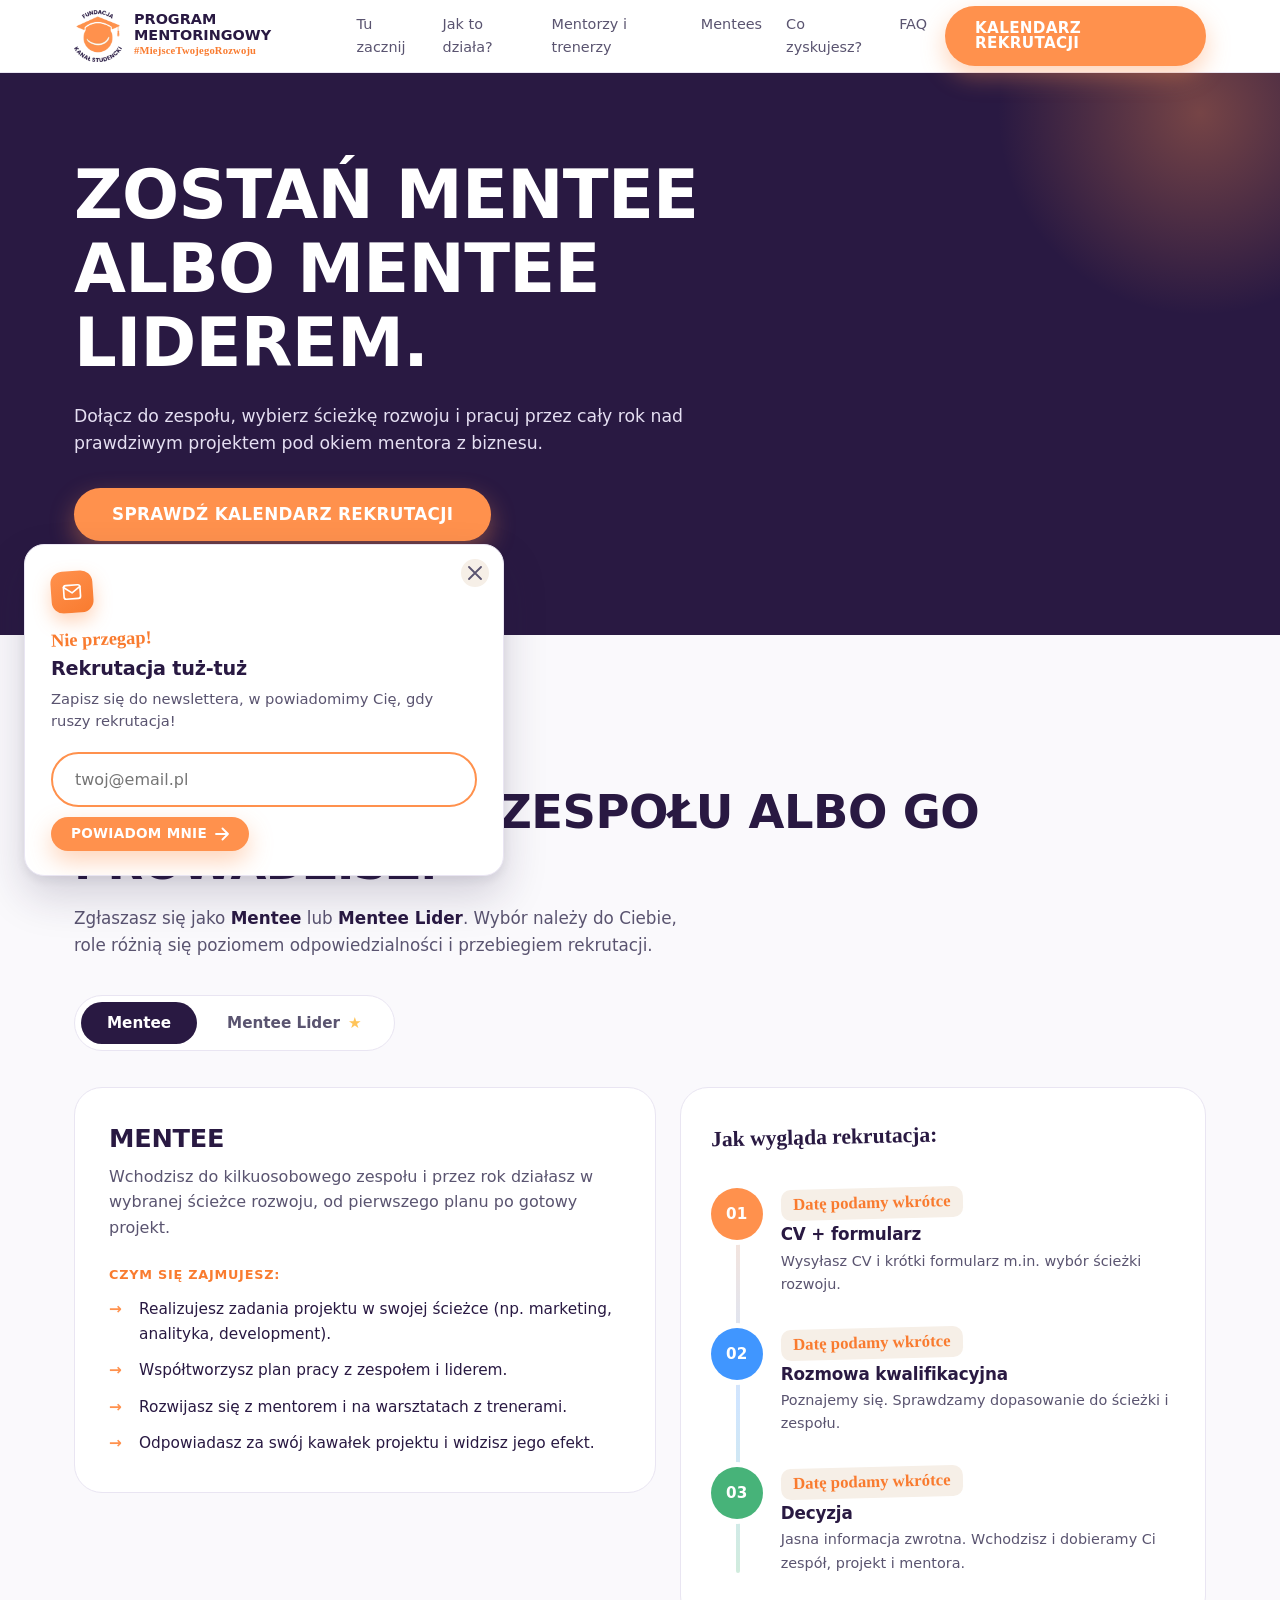
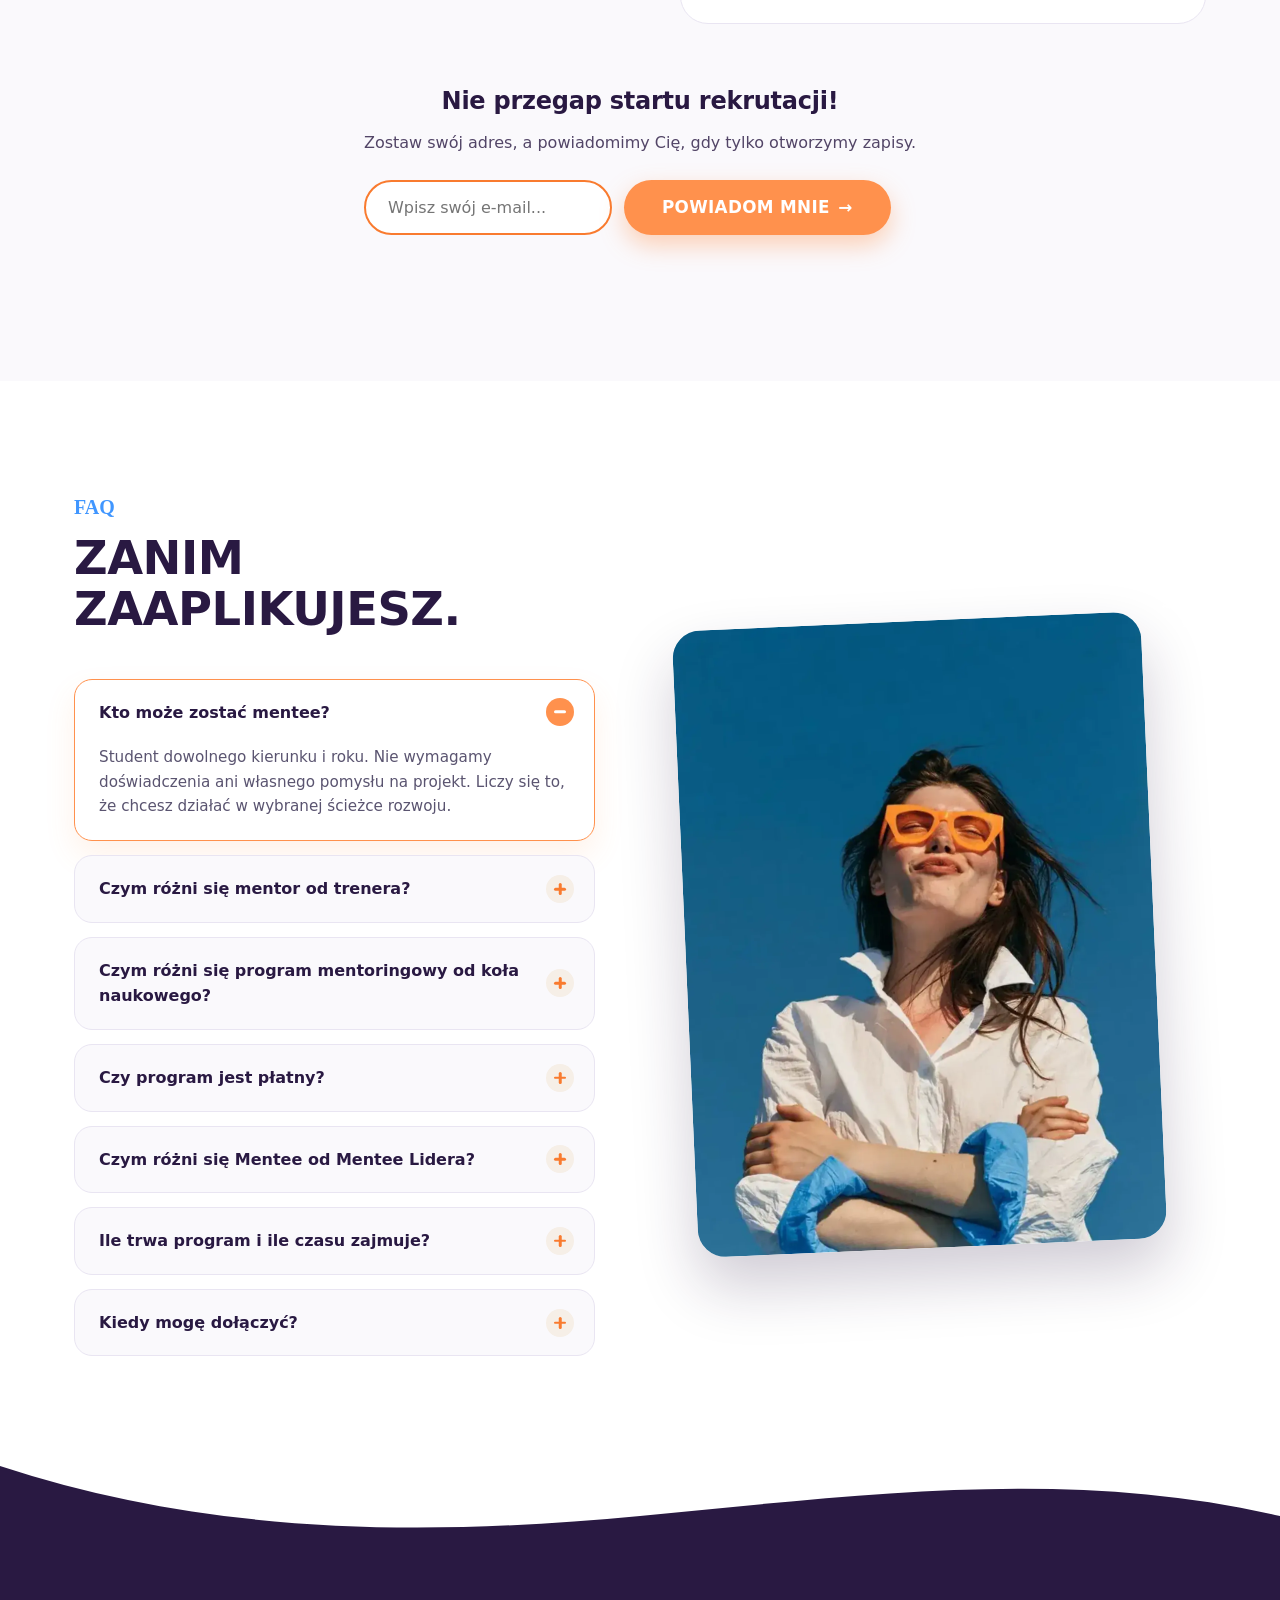
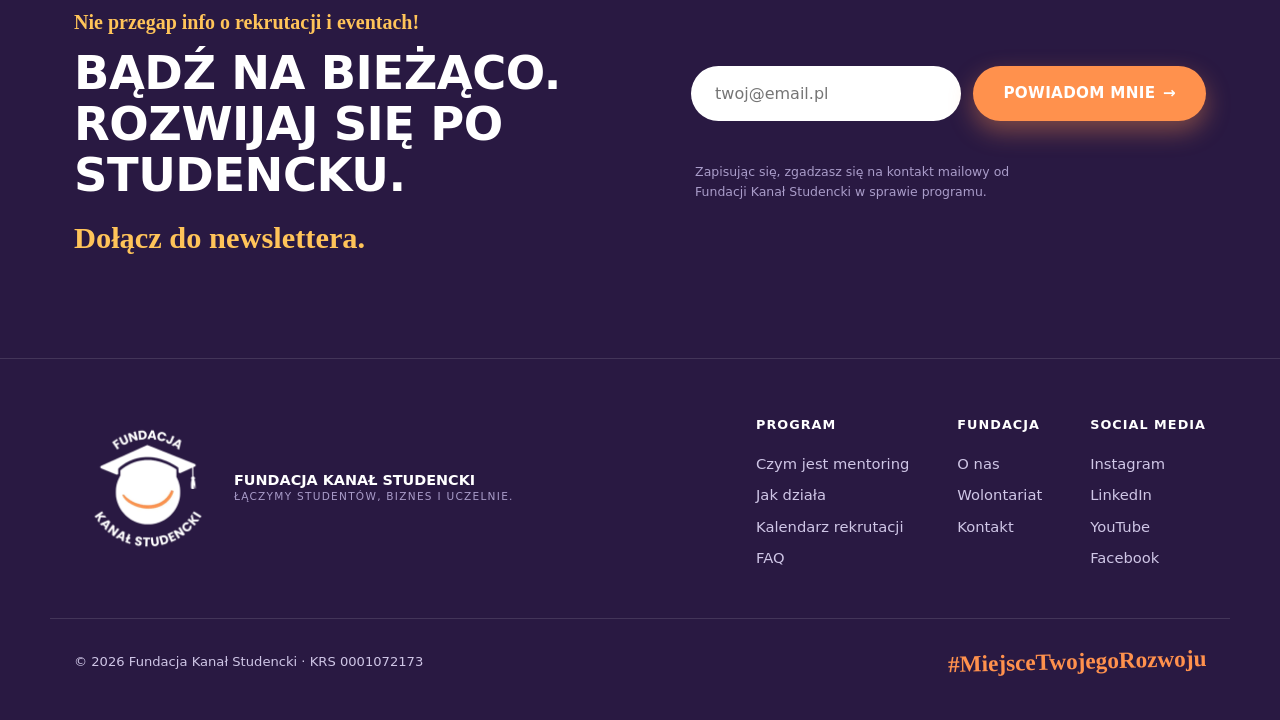
==== commit 0ba61d83: "Change timeline dates to 'Datę podamy wkrótce' Updated timeline dates to indicate that the dates wil" ====
--- a/mentees.html
+++ b/mentees.html
@@ -111,7 +111,7 @@
           <div class="tl-step" data-stage="1">
             <div class="tl-dot"><span>01</span></div>
             <div class="tl-body">
-              <span class="tl-date hand">od 8 września do 10 października</span>
+              <span class="tl-date hand">Datę podamy wkrótce</span>
               <h4>CV + formularz</h4>
               <p>Wysyłasz CV i krótki formularz  m.in. wybór ścieżki rozwoju.</p>
             </div>
@@ -129,7 +129,7 @@
           <div class="tl-step" data-stage="2">
             <div class="tl-dot"><span>02</span></div>
             <div class="tl-body">
-              <span class="tl-date hand">11 - 22 października</span>
+              <span class="tl-date hand">Datę podamy wkrótce</span>
               <h4>Rozmowa kwalifikacyjna</h4>
               <p>Poznajemy się. Sprawdzamy dopasowanie do ścieżki i zespołu.</p>
             </div>
@@ -137,7 +137,7 @@
           <div class="tl-step" data-stage="3">
             <div class="tl-dot"><span>03</span></div>
             <div class="tl-body">
-              <span class="tl-date hand">23 - 26 października</span>
+              <span class="tl-date hand">Datę podamy wkrótce</span>
               <h4>Decyzja</h4>
               <p>Jasna informacja zwrotna. Wchodzisz i dobieramy Ci zespół, projekt i mentora.</p>
             </div>
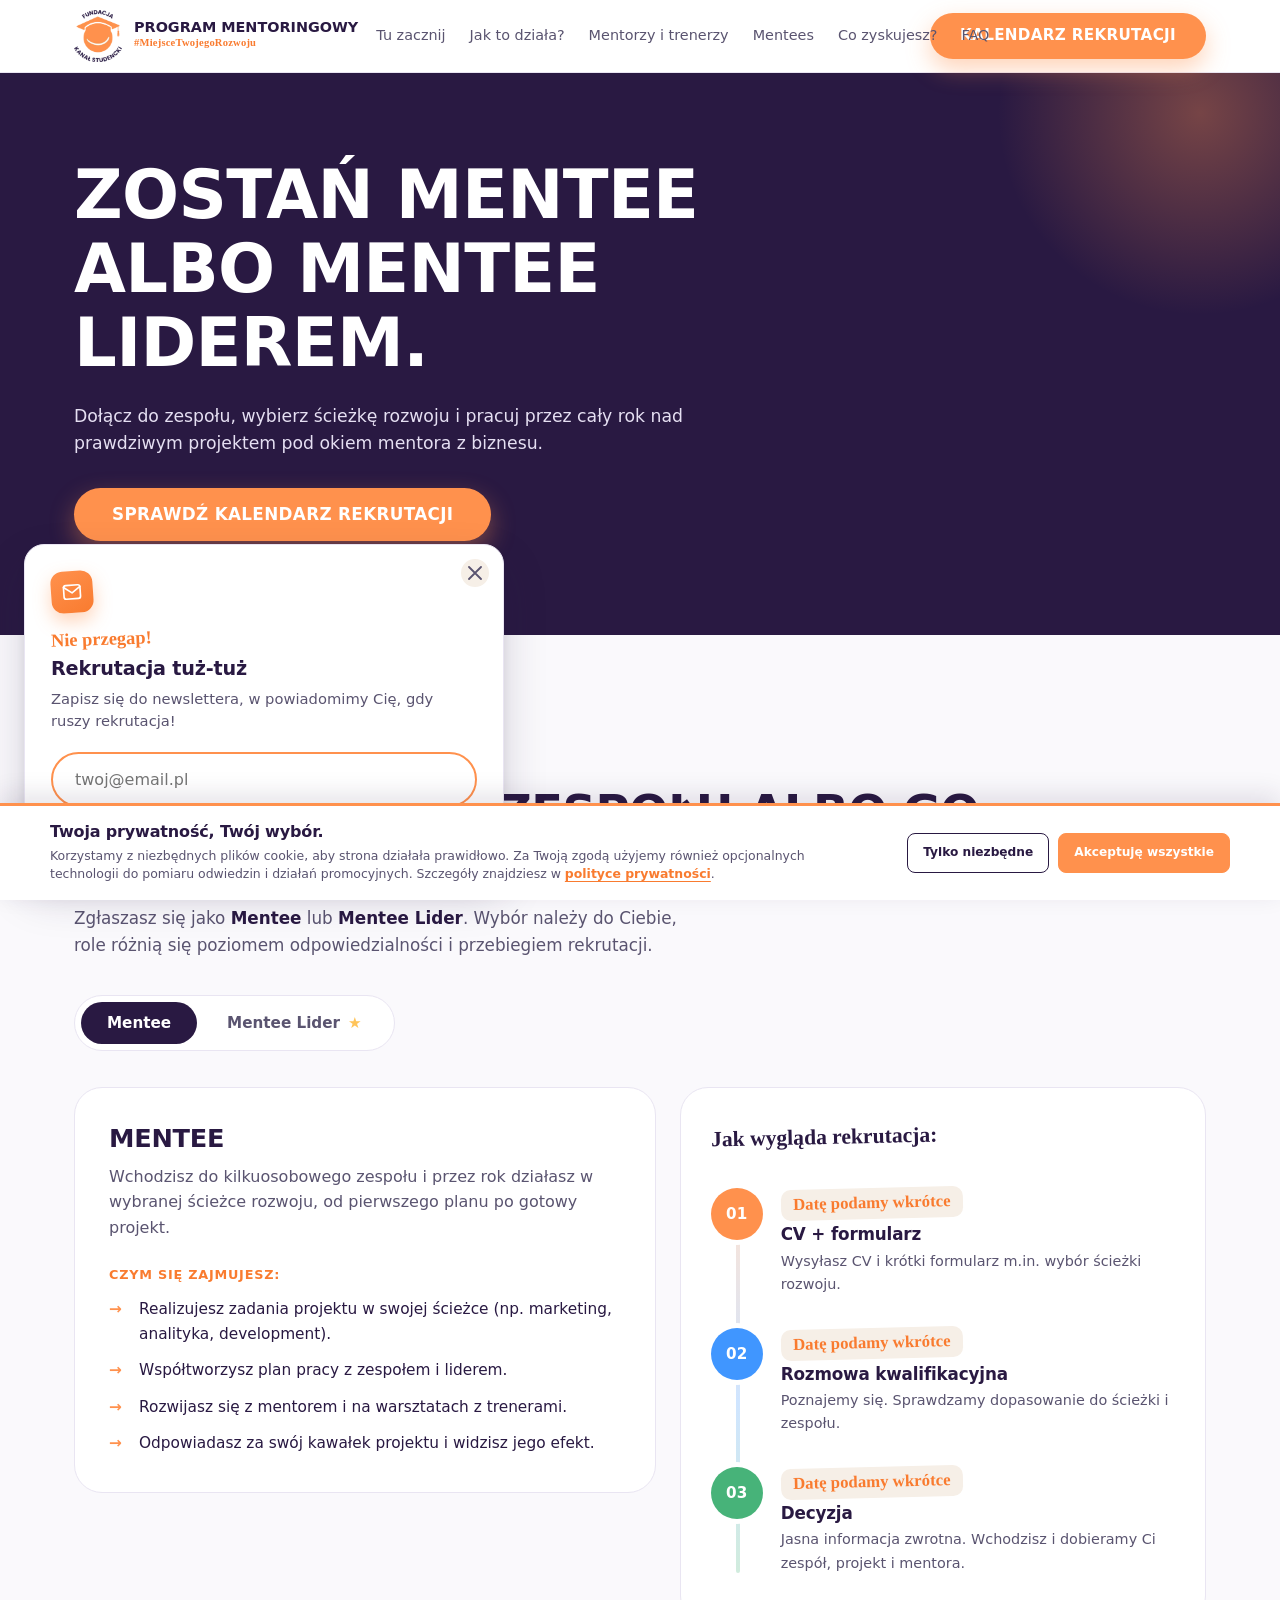
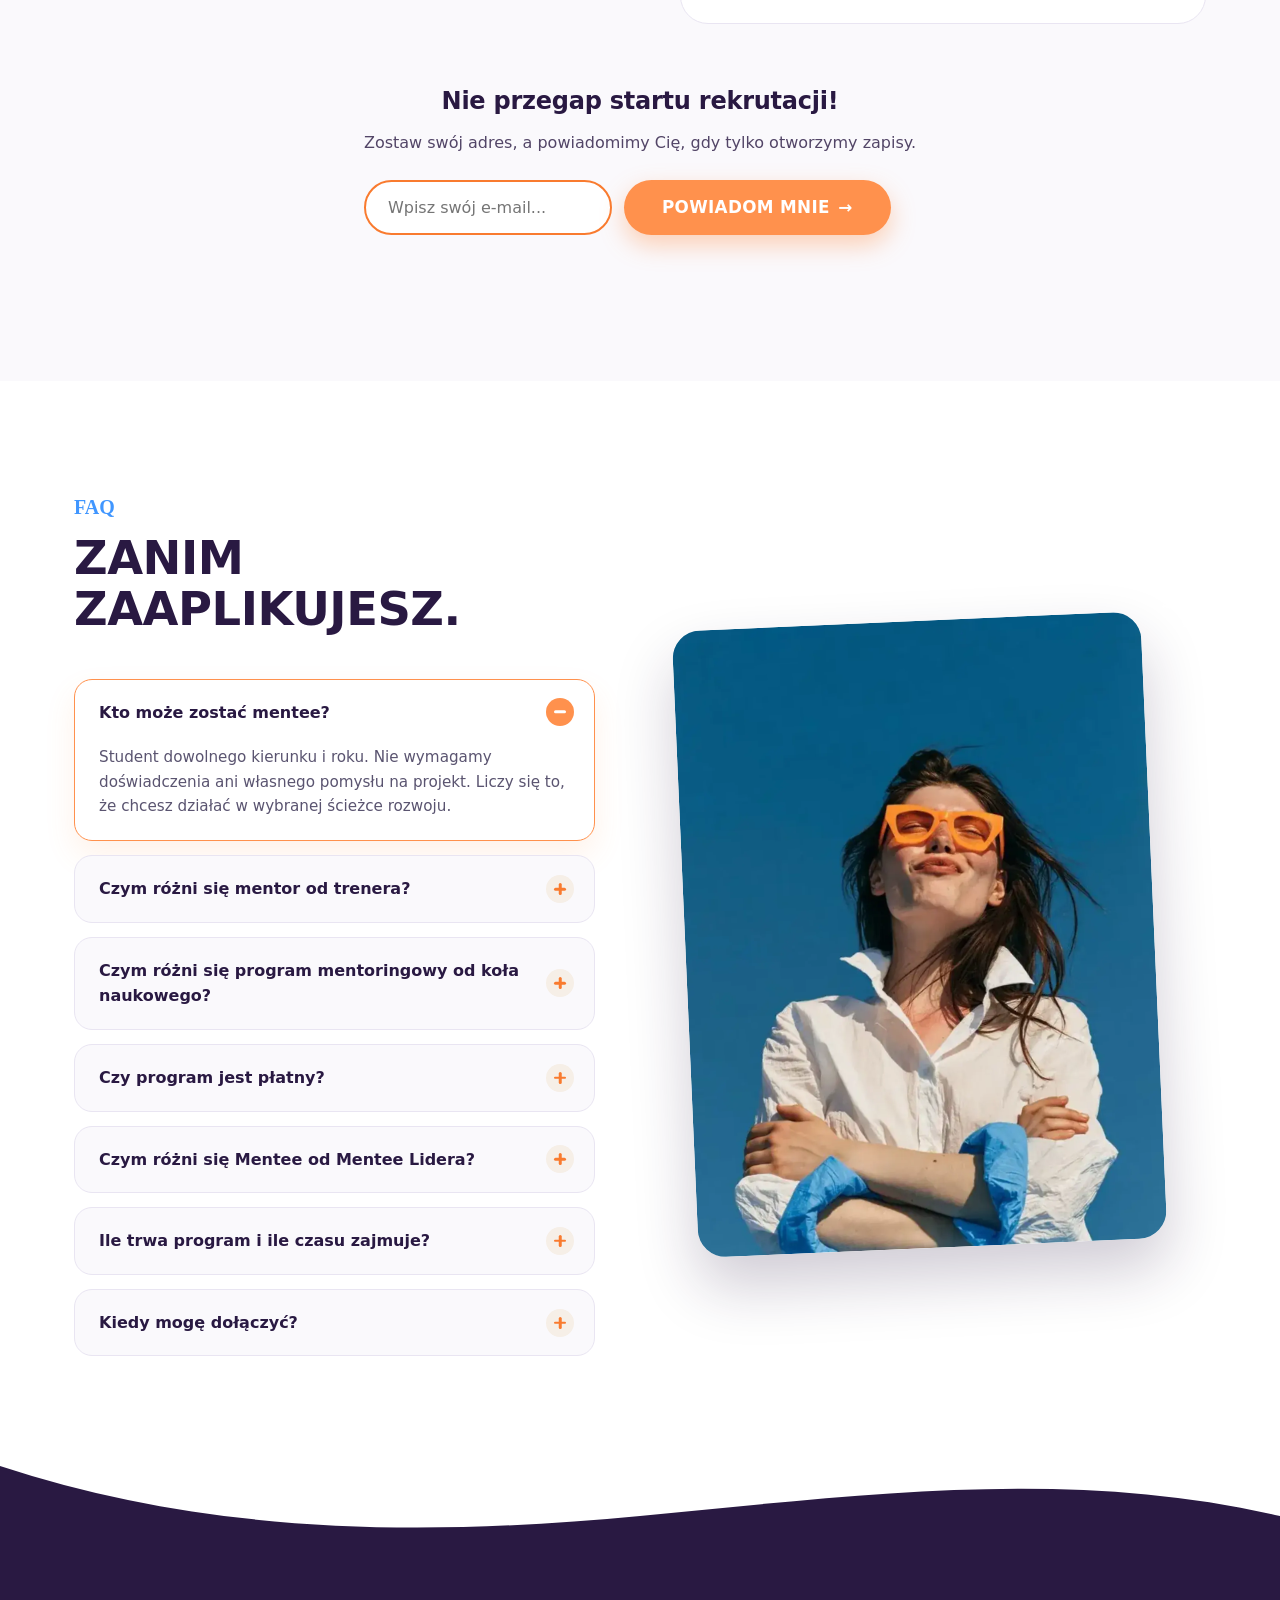
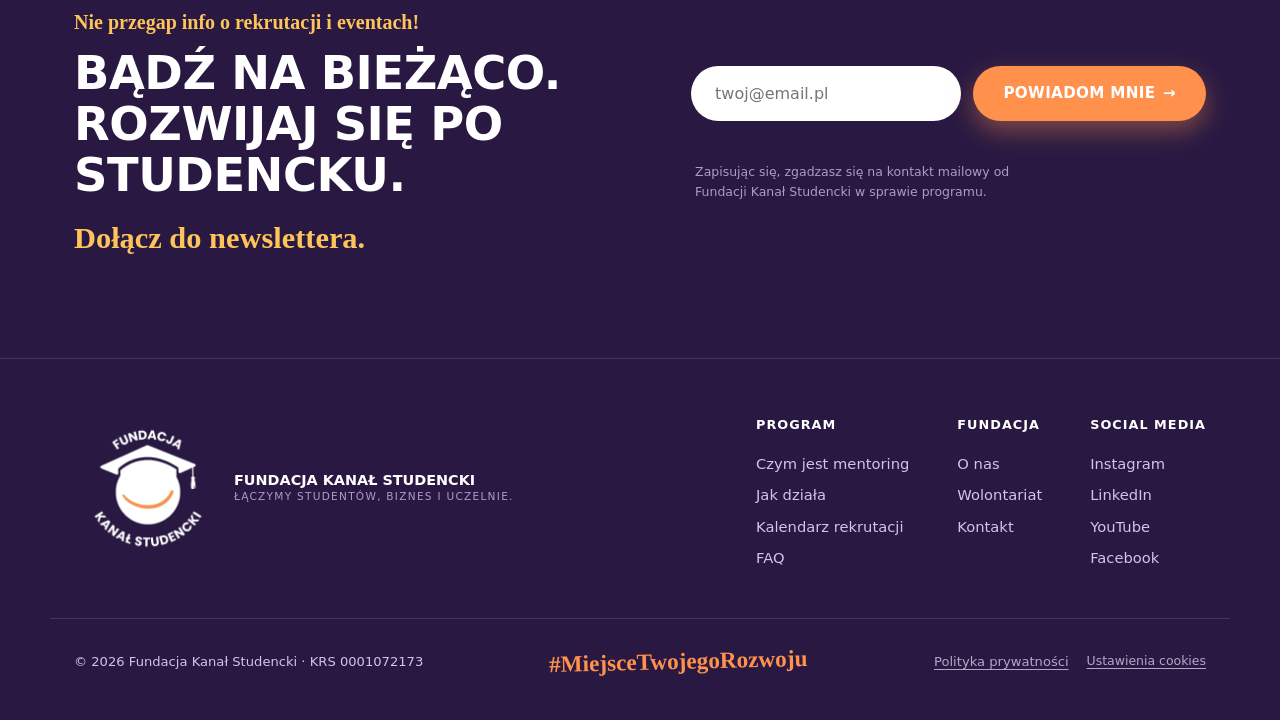
==== commit e222c56b: "Add meta pixel tag" ====
--- a/mentees.html
+++ b/mentees.html
@@ -11,7 +11,7 @@
 
     var policy = document.createElement("meta");
     policy.httpEquiv = "Content-Security-Policy";
-    policy.content = "default-src 'self'; script-src 'self'; style-src 'self' 'unsafe-inline' https://fonts.googleapis.com; font-src https://fonts.gstatic.com; img-src 'self' data:; connect-src 'self' https://script.google.com https://script.googleusercontent.com; form-action 'self'; base-uri 'self'; object-src 'none'";
+    policy.content = "default-src 'self'; script-src 'self' https://connect.facebook.net; style-src 'self' 'unsafe-inline' https://fonts.googleapis.com; font-src https://fonts.gstatic.com; img-src 'self' data: https://www.facebook.com; connect-src 'self' https://script.google.com https://script.googleusercontent.com https://www.facebook.com https://connect.facebook.net; frame-src https://www.facebook.com; form-action 'self'; base-uri 'self'; object-src 'none'";
     document.head.appendChild(policy);
   }());
 </script>
@@ -20,7 +20,7 @@
 <link rel="preconnect" href="https://fonts.googleapis.com" />
 <link rel="preconnect" href="https://fonts.gstatic.com" crossorigin />
 <link href="https://fonts.googleapis.com/css2?family=Poppins:wght@400;500;600;700;800&family=Kalam:wght@400;700&display=swap" rel="stylesheet" />
-<link rel="stylesheet" href="css/style.css?v=13" />
+<link rel="stylesheet" href="css/style.css?v=14" />
 <link rel="canonical" href="https://kanalstudencki.pl/mentees" />
 </head>
 <body>
@@ -714,6 +714,9 @@
   <div class="wrap foot-bottom">
     <span>© 2026 Fundacja Kanał Studencki · KRS 0001072173</span>
     <span class="hand foot-tag">#MiejsceTwojegoRozwoju</span>
+    <div class="footer-legal-links">
+      <a class="footer-privacy-link" href="https://kanalstudencki.pl/polityka-prywatnosci/">Polityka prywatności</a>
+    </div>
   </div>
 </footer>
 
@@ -758,6 +761,7 @@
   </div>
 </div>
 
+<script src="js/consent.js?v=1"></script>
 <script src="js/main.js?v=12"></script>
 </body>
 </html>
--- a/css/style.css
+++ b/css/style.css
@@ -92,20 +92,21 @@
   background:rgba(255,255,255,.9);backdrop-filter:blur(12px);
   border-bottom:1px solid var(--line);
 }
-.nav-inner{display:flex;align-items:center;justify-content:space-between;height:72px;gap:18px;}
-.brand{display:flex;align-items:center;gap:12px;}
+.nav-inner{display:flex;align-items:center;justify-content:space-between;height:72px;gap:18px;min-width:0;}
+.brand{display:flex;align-items:center;gap:12px;flex-shrink:0;}
 .brand-logo{height:52px;width:auto;transition:transform .3s cubic-bezier(.34,1.56,.64,1);}
 .brand:hover .brand-logo{transform:rotate(-6deg) scale(1.06);}
 .brand-txt b{display:block;font-weight:800;font-size:.9rem;text-transform:uppercase;line-height:1.05;}
 .brand-txt small{display:block;font-size:.66rem;color:var(--orange-deep);font-family:var(--hand);font-weight:700;letter-spacing:.02em;}
-.nav-links{display:flex;gap:24px;}
-.nav-links a{font-weight:500;font-size:.9rem;color:var(--ink-soft);position:relative;transition:color .15s;}
+.nav-links{display:flex;align-items:center;gap:24px;min-width:0;}
+.nav-links a{font-weight:500;font-size:.9rem;color:var(--ink-soft);position:relative;transition:color .15s;white-space:nowrap;}
 .nav-links a::after{
   content:"";position:absolute;left:0;bottom:-6px;width:0;height:3px;border-radius:3px;
   background:var(--orange);transition:width .22s ease;
 }
 .nav-links a:hover{color:var(--ink);}
 .nav-links a:hover::after{width:100%;}
+.nav-cta{flex-shrink:0;white-space:nowrap;}
 .burger{display:none;background:none;border:none;cursor:pointer;padding:8px;}
 .burger span{display:block;width:24px;height:3px;border-radius:3px;background:var(--ink);margin:5px 0;transition:.25s;}
 .mobile-menu{display:none;flex-direction:column;gap:4px;padding:12px 24px 22px;border-top:1px solid var(--line);background:#fff;}
@@ -536,9 +537,9 @@
 ===================================================== */
 .people{background:var(--paper);padding:100px 0 110px;overflow:hidden;}
 .people-lead{margin:16px 0 0;color:var(--ink-soft);max-width:56ch;}
-.scrollga{margin-top:52px;display:grid;gap:22px;}
+.scrollga{margin-top:52px;display:grid;grid-template-columns:minmax(0,1fr);gap:22px;}
 .sg-row{
-  display:flex;gap:22px;width:max-content;will-change:transform;
+  display:flex;gap:22px;width:max-content;justify-self:center;will-change:transform;
   padding:6px 0;
 }
 .sg-row figure{
@@ -548,24 +549,62 @@
 .sg-row:nth-child(2) figure{transform:rotate(1.2deg);}
 .sg-row img{width:100%;height:260px;object-fit:cover;transition:transform .4s ease;}
 .sg-row figure:hover img{transform:scale(1.06);}
+@media(min-width:769px){
+  .sg-row figure{width:max(220px, calc((100vw + 110px)/6));}
+  .sg-row img{height:auto;aspect-ratio:.85;}
+}
+@media(max-width:768px){
+  .sg-row{justify-self:start;}
+}
 
 /* =====================================================
    SUCCESS STORIES + LOGA
 ===================================================== */
-.stories{background:#fff;padding:110px 0;}
-.stories-grid{display:grid;grid-template-columns:repeat(3,1fr);gap:20px;margin-top:44px;}
+.stories{background:#fff;padding:110px 0;box-shadow:none;}
+.stories-carousel{
+  position:relative;display:block;width:100vw;margin:44px 0 0 calc(50% - 50vw);padding:0 72px;box-shadow:none;
+}
+.stories-controls{display:flex;justify-content:flex-end;gap:10px;margin:0 0 18px;}
+.stories-track{position:relative;}
+.stories-track::before,.stories-track::after{
+  content:"";position:absolute;z-index:2;top:0;bottom:18px;width:48px;pointer-events:none;opacity:1;transition:opacity .2s ease;
+}
+.stories-track::before{left:0;background:linear-gradient(90deg,#fff 8%,rgba(255,255,255,0));}
+.stories-track::after{right:0;background:linear-gradient(270deg,#fff 8%,rgba(255,255,255,0));}
+.stories-track.at-start::before,.stories-track.at-end::after{opacity:0;}
+.stories-grid{
+  display:grid;grid-auto-flow:column;grid-auto-columns:calc((100vw - 184px) / 3);grid-template-rows:auto;
+  align-items:stretch;gap:20px;min-width:0;margin:0;padding:0 4px 18px;overflow-x:auto;overscroll-behavior-x:contain;
+  scroll-snap-type:x mandatory;scroll-behavior:smooth;scrollbar-width:none;-ms-overflow-style:none;
+}
+.stories-grid:focus-visible{outline-offset:6px;}
+.stories-grid::-webkit-scrollbar{display:none;}
+.stories-nav{
+  min-height:42px;border:1.5px solid var(--navy);border-radius:999px;padding:10px 16px;background:#fff;color:var(--navy);
+  display:inline-flex;align-items:center;justify-content:center;gap:8px;font:700 .76rem/1 var(--font);letter-spacing:.04em;text-transform:uppercase;
+  cursor:pointer;transition:background .2s ease,color .2s ease,border-color .2s ease,transform .2s ease;
+}
+.stories-prev:hover:not(:disabled){background:var(--navy);color:#fff;transform:translateY(-2px);}
+.stories-next{background:var(--orange);border-color:var(--orange);color:#fff;}
+.stories-next:hover:not(:disabled){background:var(--orange-deep);border-color:var(--orange-deep);transform:translateY(-2px);}
+.stories-nav:disabled{background:var(--paper);border-color:var(--line);color:var(--ink-soft);opacity:.65;cursor:not-allowed;}
 .story{
-  background:var(--paper);border:1.5px solid var(--line);border-radius:var(--r-md);padding:28px 26px;
-  box-shadow:0 14px 30px rgba(255,145,77,.5);
-  display:flex;flex-direction:column;gap:20px;
-  transition:transform .25s ease,box-shadow .25s ease;
-}
-.story:hover{transform:translateY(-5px);}/*box-shadow:0 18px 38px rgba(41,25,66,.12);*/
-.story-q{margin:0;font-size:.98rem;color:var(--ink);flex:1;}
-.story-who{display:flex;align-items:center;gap:12px;}
-.story-who .m-avatar{width:46px;height:46px;font-size:1rem;margin:0;}
-.story-who b{display:block;font-size:.92rem;}
-.story-who small{display:block;color:var(--ink-soft);font-size:.78rem;line-height:1.35;}
+  --story-accent:var(--blue);--story-border:#e5e1ed;
+  background:var(--paper);border:1.5px solid var(--story-border);border-radius:20px;overflow:hidden;
+  display:flex;flex-direction:column;
+  min-width:0;height:100%;scroll-snap-align:start;transition:border-color .22s ease,transform .22s ease;
+}
+.story:hover{transform:translateY(-2px);}
+.story-image{width:58px;height:58px;flex:0 0 58px;border-radius:50%;background:var(--blue);overflow:hidden;position:relative;display:grid;place-items:center;}
+.story-image img{width:100%;height:100%;object-fit:cover;object-position:center 28%;}
+.story-image-fallback{display:grid;place-items:center;height:100%;width:100%;font-size:1rem;font-weight:800;color:#fff;}
+.story-image-fallback[hidden]{display:none;}
+.story-body{display:flex;flex-direction:column;gap:0;padding:30px 26px 26px;flex:1;}
+.story-q{margin:0;font-size:1rem;line-height:1.65;color:var(--ink);position:relative;flex:1;}
+.story-who{display:flex;align-items:center;gap:13px;margin-top:auto;padding-top:24px;}
+.story-who b{display:block;font-size:.95rem;}
+.story-who small{display:block;color:var(--ink-soft);font-size:.75rem;line-height:1.35;}
+.stories-status{grid-column:1/-1;width:100%;margin:0;color:var(--ink-soft);text-align:center;}
 .logos{margin-top:56px;text-align:center;}
 .logos-label{font-weight:600;color:var(--ink-soft);margin:0 0 18px;font-size:.92rem;}
 .logos-row{display:flex;flex-wrap:wrap;justify-content:center;gap:14px;}
@@ -851,6 +890,9 @@
   margin-top:44px;padding-top:24px;border-top:1px solid rgba(255,255,255,.12);
   display:flex;justify-content:space-between;align-items:center;gap:14px;flex-wrap:wrap;font-size:.82rem;
 }
+.footer-legal-links{display:flex;align-items:center;gap:18px;flex-wrap:wrap;}
+.footer-privacy-link{text-decoration:underline;text-underline-offset:3px;opacity:.82;}
+.footer-privacy-link:hover{color:var(--orange);opacity:1;}
 .foot-tag{color:var(--orange);font-size:1.45rem;transform:rotate(-1.4deg);}
 
 /* =====================================================
@@ -864,15 +906,35 @@
 ===================================================== */
 @media(min-width:1600px){
   :root{--wrap:1280px;}
+}
+@media(max-width:1240px) and (min-width:1101px){
+  .nav-inner{gap:11px;}
+  .brand{gap:8px;}
+  .brand-logo{height:46px;}
+  .brand-txt b{font-size:.78rem;}
+  .brand-txt small{font-size:.58rem;}
+  .nav-links{gap:13px;}
+  .nav-links a{font-size:.78rem;}
+  .nav-cta{padding:13px 17px;font-size:.78rem;}
+}
+@media(max-width:1100px){
+  .nav-inner{height:68px;}
+  .nav-links,.nav-cta{display:none;}
+  .burger{display:block;flex-shrink:0;}
+  .brand-logo{height:48px;}
+  .nav.open .mobile-menu{
+    display:grid;grid-template-columns:repeat(2,minmax(0,1fr));column-gap:28px;
+    max-height:calc(100vh - 68px);overflow-y:auto;
+  }
+  .mobile-menu a.btn{grid-column:1/-1;}
 }
 @media(max-width:1024px){
   .hero-grid{grid-template-columns:1fr;gap:38px;padding-bottom:110px;}
   .hero-photo{order:-1;}
   .photo-blob{width:min(320px,68vw);}
   .define-grid,.statement-grid,.mentors-head,.cert-grid,.news-grid,.recruit-grid,.faq-grid{grid-template-columns:1fr;gap:36px;}
-  .why-grid,.stories-grid{grid-template-columns:1fr 1fr;}
+  .why-grid{grid-template-columns:1fr 1fr;}
   .why-grid .why-card:last-child{grid-column:1/-1;}
-  .stories-grid .story:last-child{grid-column:1/-1;}
   .val-grid{grid-template-columns:1fr 1fr;}
   .mentor-grid{grid-template-columns:1fr 1fr;}
   .stats-card{grid-template-columns:repeat(2,1fr);gap:34px 14px;}
@@ -882,17 +944,25 @@
   .faq-grid{display:flex;flex-direction:column;}
   .faq-photo{order:-1;}
   .application-head{grid-template-columns:1fr;gap:16px;align-items:start;}
+  .stories-grid{grid-auto-columns:calc((100vw - 164px) / 2);}
 }
 @media(max-width:720px){
-  .nav-links,.nav-cta{display:none;}
-  .burger{display:block;}
   .brand-logo{height:44px;}
+  .brand-txt b{font-size:.82rem;}
+  .brand-txt small{font-size:.6rem;}
+  .nav.open .mobile-menu{display:flex;max-height:calc(100vh - 68px);}
   h1{font-size:clamp(2.2rem,11vw,3.2rem);word-break:break-word;hyphens:auto;}
   .hero{padding-top:36px;overflow-x:clip;}
   .hero .lead{overflow-wrap:break-word;}
   .band-inner{flex-direction:column;align-items:flex-start;gap:18px;}
-  .why-grid,.stories-grid,.val-grid,.how-grid,.duo-grid,.mentor-grid{grid-template-columns:1fr;}
-  .why-grid .why-card:last-child,.stories-grid .story:last-child{grid-column:auto;}
+  .why-grid,.val-grid,.how-grid,.duo-grid,.mentor-grid{grid-template-columns:1fr;}
+  .why-grid .why-card:last-child{grid-column:auto;}
+  .stories-carousel{padding:0 24px;}
+  .stories-track::before,.stories-track::after{display:none;}
+  .stories-controls{justify-content:stretch;}
+  .stories-grid{grid-auto-columns:calc(100vw - 56px);}
+  .stories-nav{flex:1;padding:10px 12px;}
+  .stories-nav:hover:not(:disabled){transform:none;}
   .stats-card{padding:34px 22px;}
   .sg-row figure{width:190px;}
   .sg-row img{height:240px;}
@@ -1375,3 +1445,59 @@
     padding: 22px 20px 18px;
   }
 }
+
+/* =====================================================
+   COOKIE CONSENT
+===================================================== */
+.cookie-consent[hidden]{display:none;}
+.cookie-consent{
+  position:fixed;left:0;right:0;bottom:0;z-index:10000;
+  width:100%;padding:16px 24px;
+  color:var(--ink);background:var(--white);
+  border:0;border-top:3px solid var(--orange);border-radius:0;
+  box-shadow:0 -8px 24px rgba(41,25,66,.12);
+}
+.cookie-consent__inner{
+  width:min(1180px,100%);margin:0 auto;
+  display:flex;align-items:center;justify-content:space-between;gap:32px;
+}
+.cookie-consent__copy{max-width:760px;flex:1;}
+.cookie-consent h2{
+  margin:0 0 4px;color:var(--navy);font-size:1rem;
+  line-height:1.3;text-transform:none;letter-spacing:-.01em;
+}
+.cookie-consent p{margin:0;color:var(--ink-soft);font-size:.78rem;line-height:1.5;}
+.cookie-consent p a{color:var(--orange-deep);font-weight:600;text-decoration:underline;text-underline-offset:3px;}
+.cookie-consent__actions{display:flex;align-items:center;justify-content:flex-end;gap:9px;flex-shrink:0;}
+.cookie-consent__button{
+  min-height:40px;padding:10px 15px;border:1px solid var(--navy);border-radius:8px;
+  font:600 .76rem/1.15 var(--font);letter-spacing:0;text-transform:none;cursor:pointer;
+  transition:background .15s ease,color .15s ease,border-color .15s ease;
+}
+.cookie-consent__button--reject{color:var(--navy);background:var(--white);}
+.cookie-consent__button--reject:focus-visible{outline:none;}
+.cookie-consent__button--reject:hover{background:var(--cream);}
+.cookie-consent__button--accept{
+  color:var(--white);background:var(--orange);border-color:var(--orange);
+}
+.cookie-consent__button--accept:hover{background:var(--orange-deep);border-color:var(--orange-deep);}
+.cookie-settings-button{
+  padding:0;border:0;color:inherit;background:none;font:inherit;font-size:.78rem;
+  text-decoration:underline;text-underline-offset:3px;cursor:pointer;opacity:.82;
+}
+.cookie-settings-button:hover{opacity:1;}
+
+@media(max-width: 820px){
+  .cookie-consent{left:0;right:0;bottom:0;width:100%;padding:16px 20px;}
+  .cookie-consent__inner{align-items:stretch;flex-direction:column;gap:13px;}
+  .cookie-consent__actions{display:grid;grid-template-columns:1fr 1fr;}
+}
+@media(max-width: 520px){
+  .cookie-consent{left:0;right:0;bottom:0;width:100%;padding:14px 15px;}
+  .cookie-consent p{font-size:.75rem;}
+  .cookie-consent__button{width:100%;}
+}
+
+@media(prefers-reduced-motion: reduce){
+  .cookie-consent__button{transition:none;}
+}
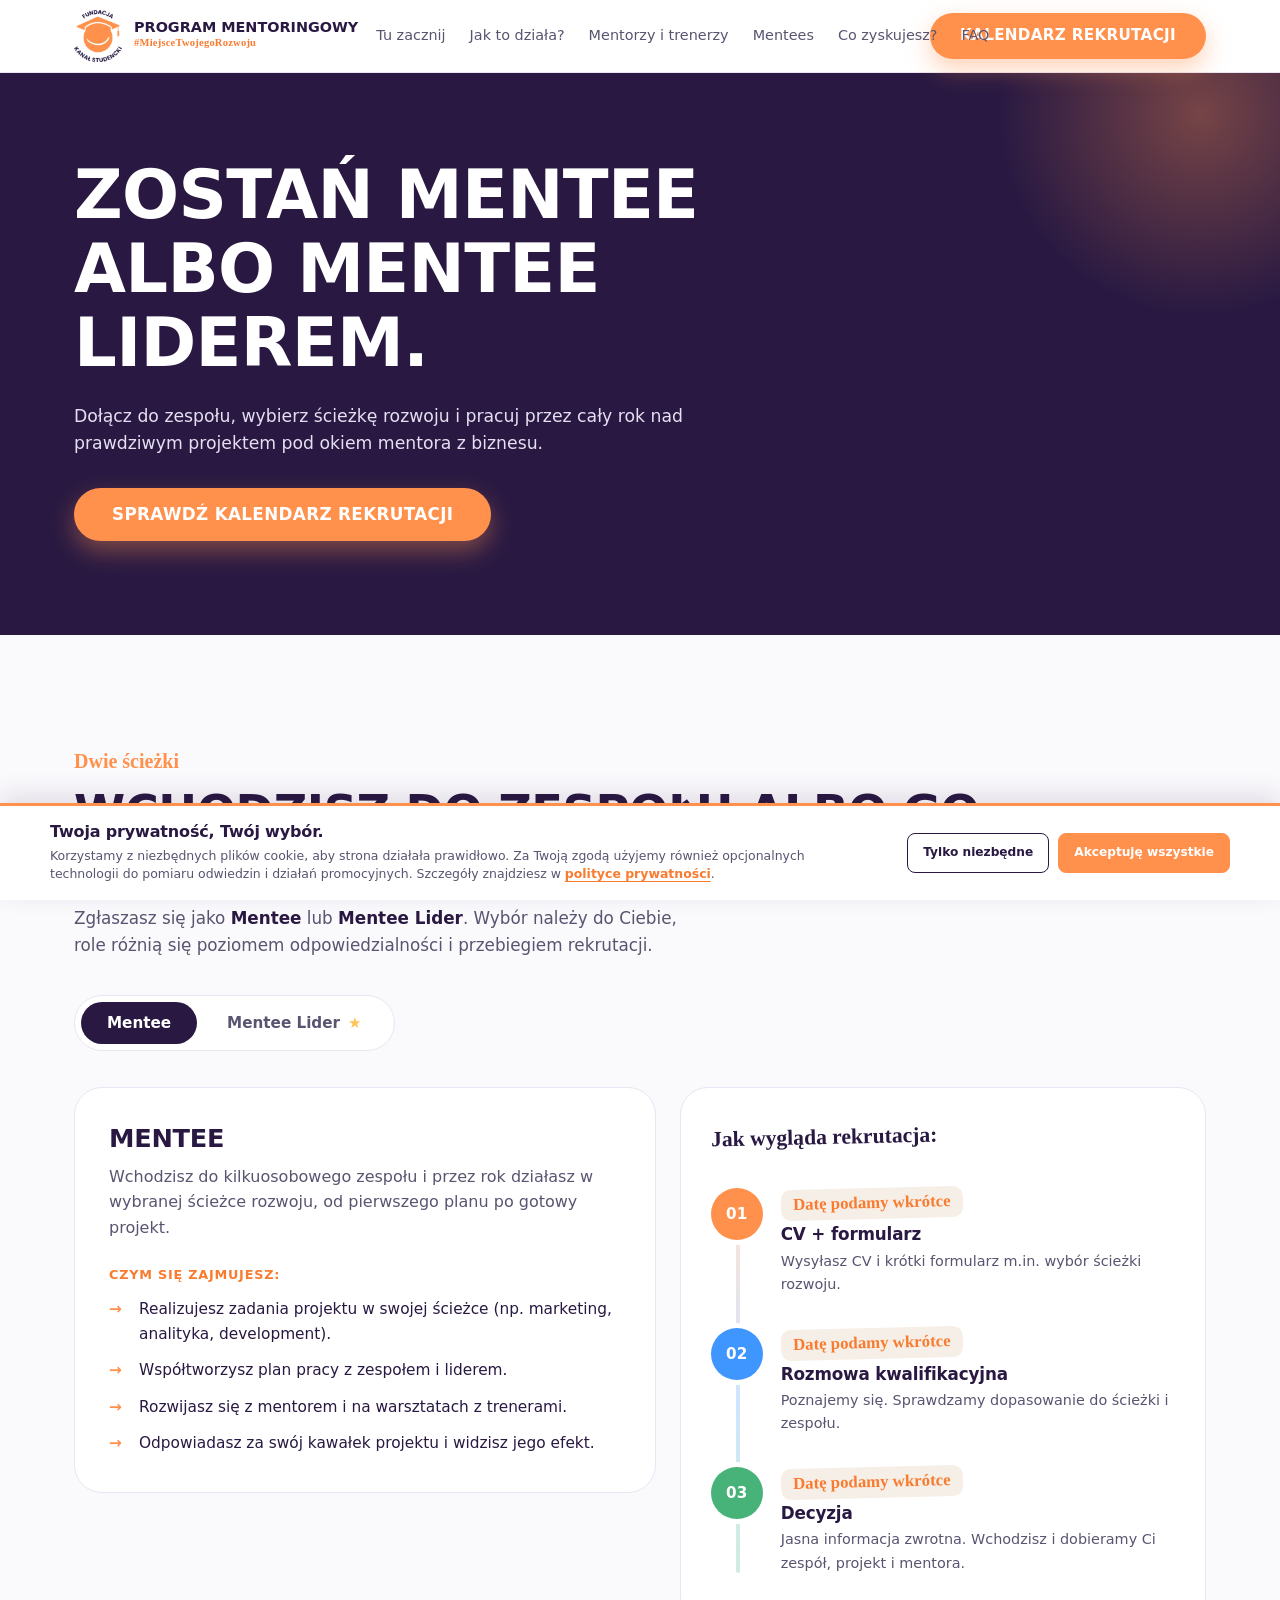
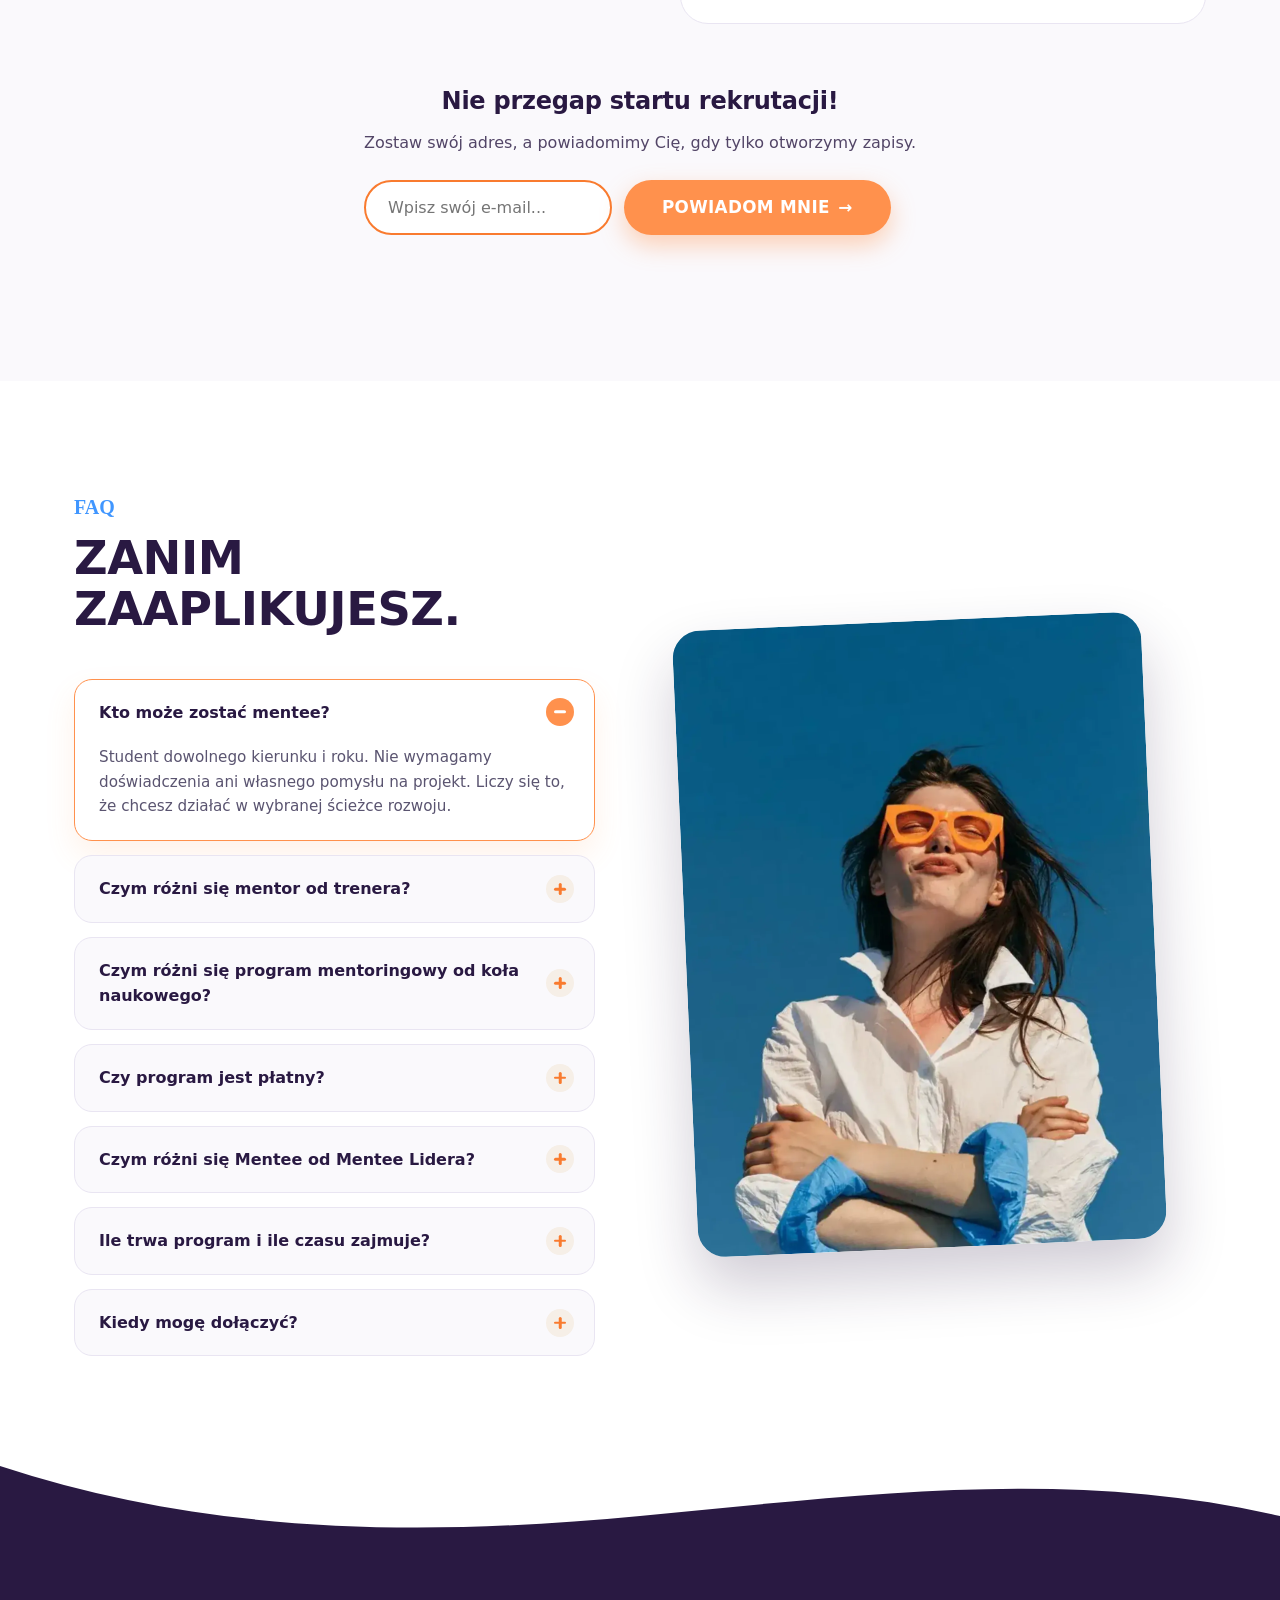
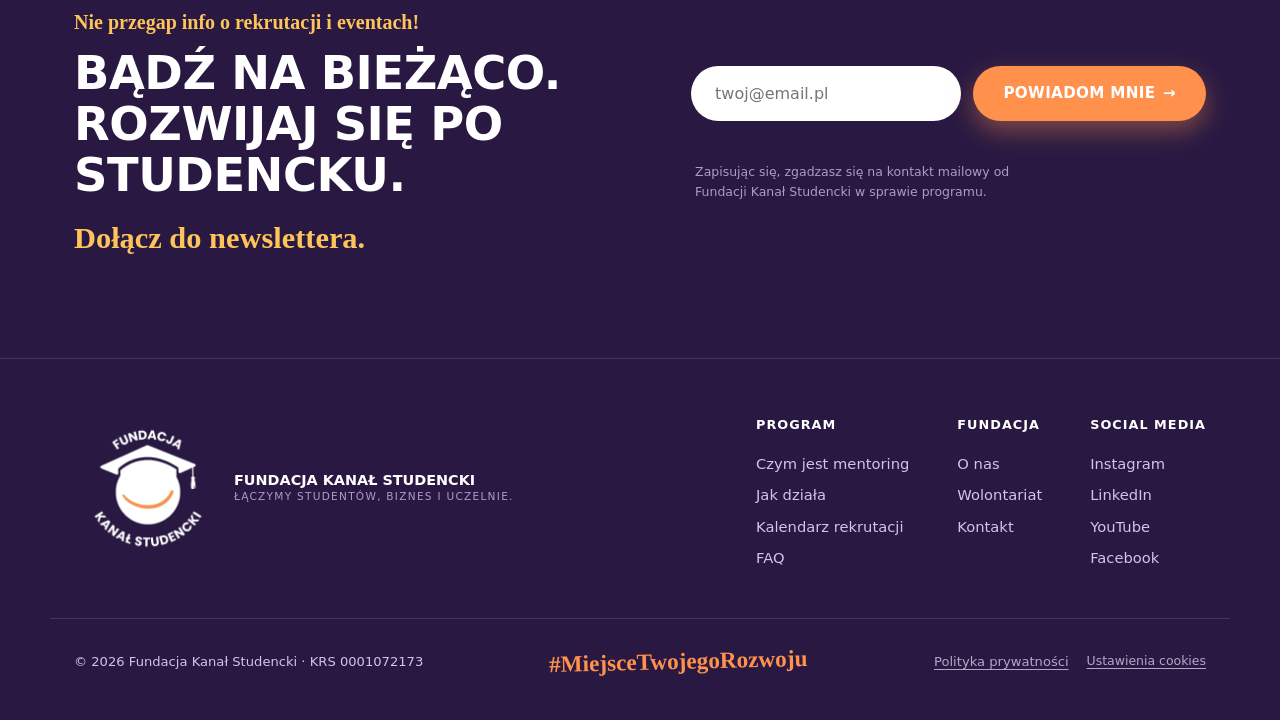
==== commit e379c4ec: "Refresh js versions" ====
--- a/mentees.html
+++ b/mentees.html
@@ -20,7 +20,7 @@
 <link rel="preconnect" href="https://fonts.googleapis.com" />
 <link rel="preconnect" href="https://fonts.gstatic.com" crossorigin />
 <link href="https://fonts.googleapis.com/css2?family=Poppins:wght@400;500;600;700;800&family=Kalam:wght@400;700&display=swap" rel="stylesheet" />
-<link rel="stylesheet" href="css/style.css?v=14" />
+<link rel="stylesheet" href="css/style.css?v=15" />
 <link rel="canonical" href="https://kanalstudencki.pl/mentees" />
 </head>
 <body>
@@ -761,7 +761,7 @@
   </div>
 </div>
 
-<script src="js/consent.js?v=1"></script>
-<script src="js/main.js?v=12"></script>
+<script src="js/consent.js?v=3"></script>
+<script src="js/main.js?v=14"></script>
 </body>
 </html>
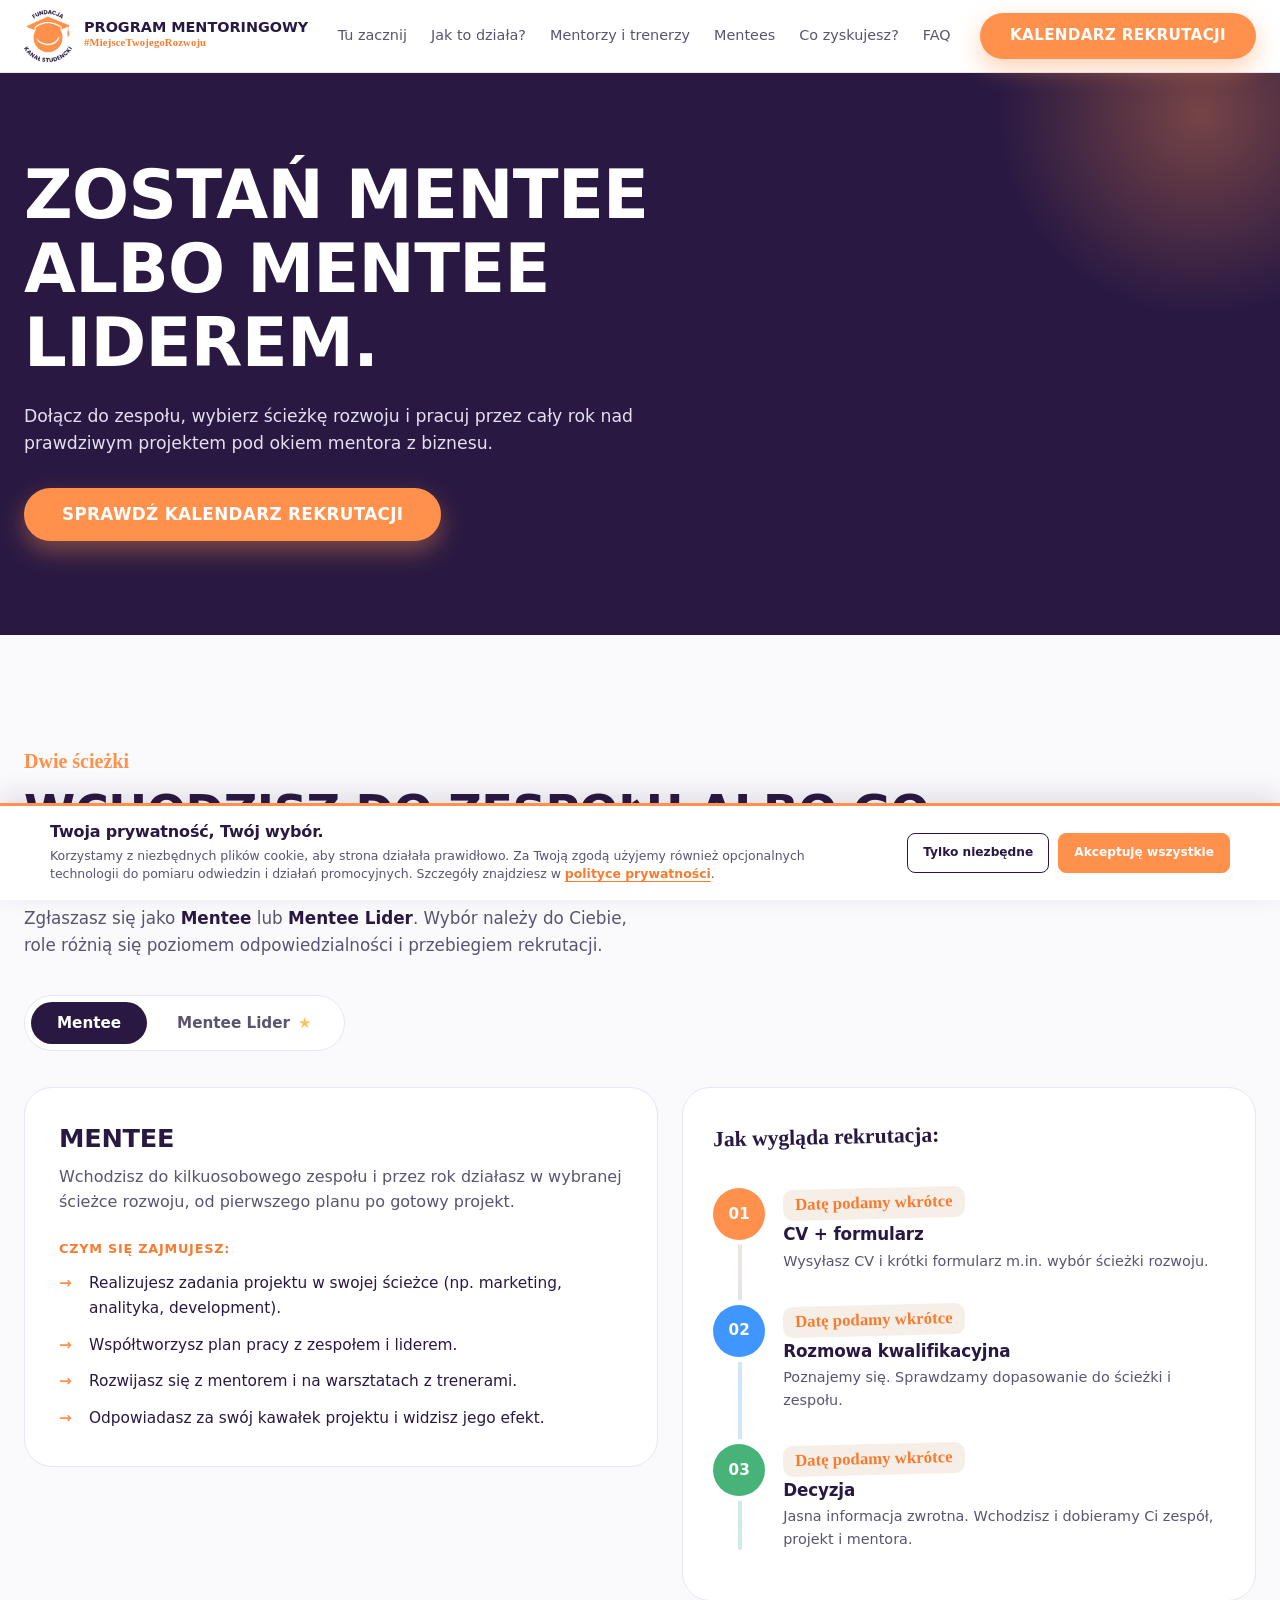
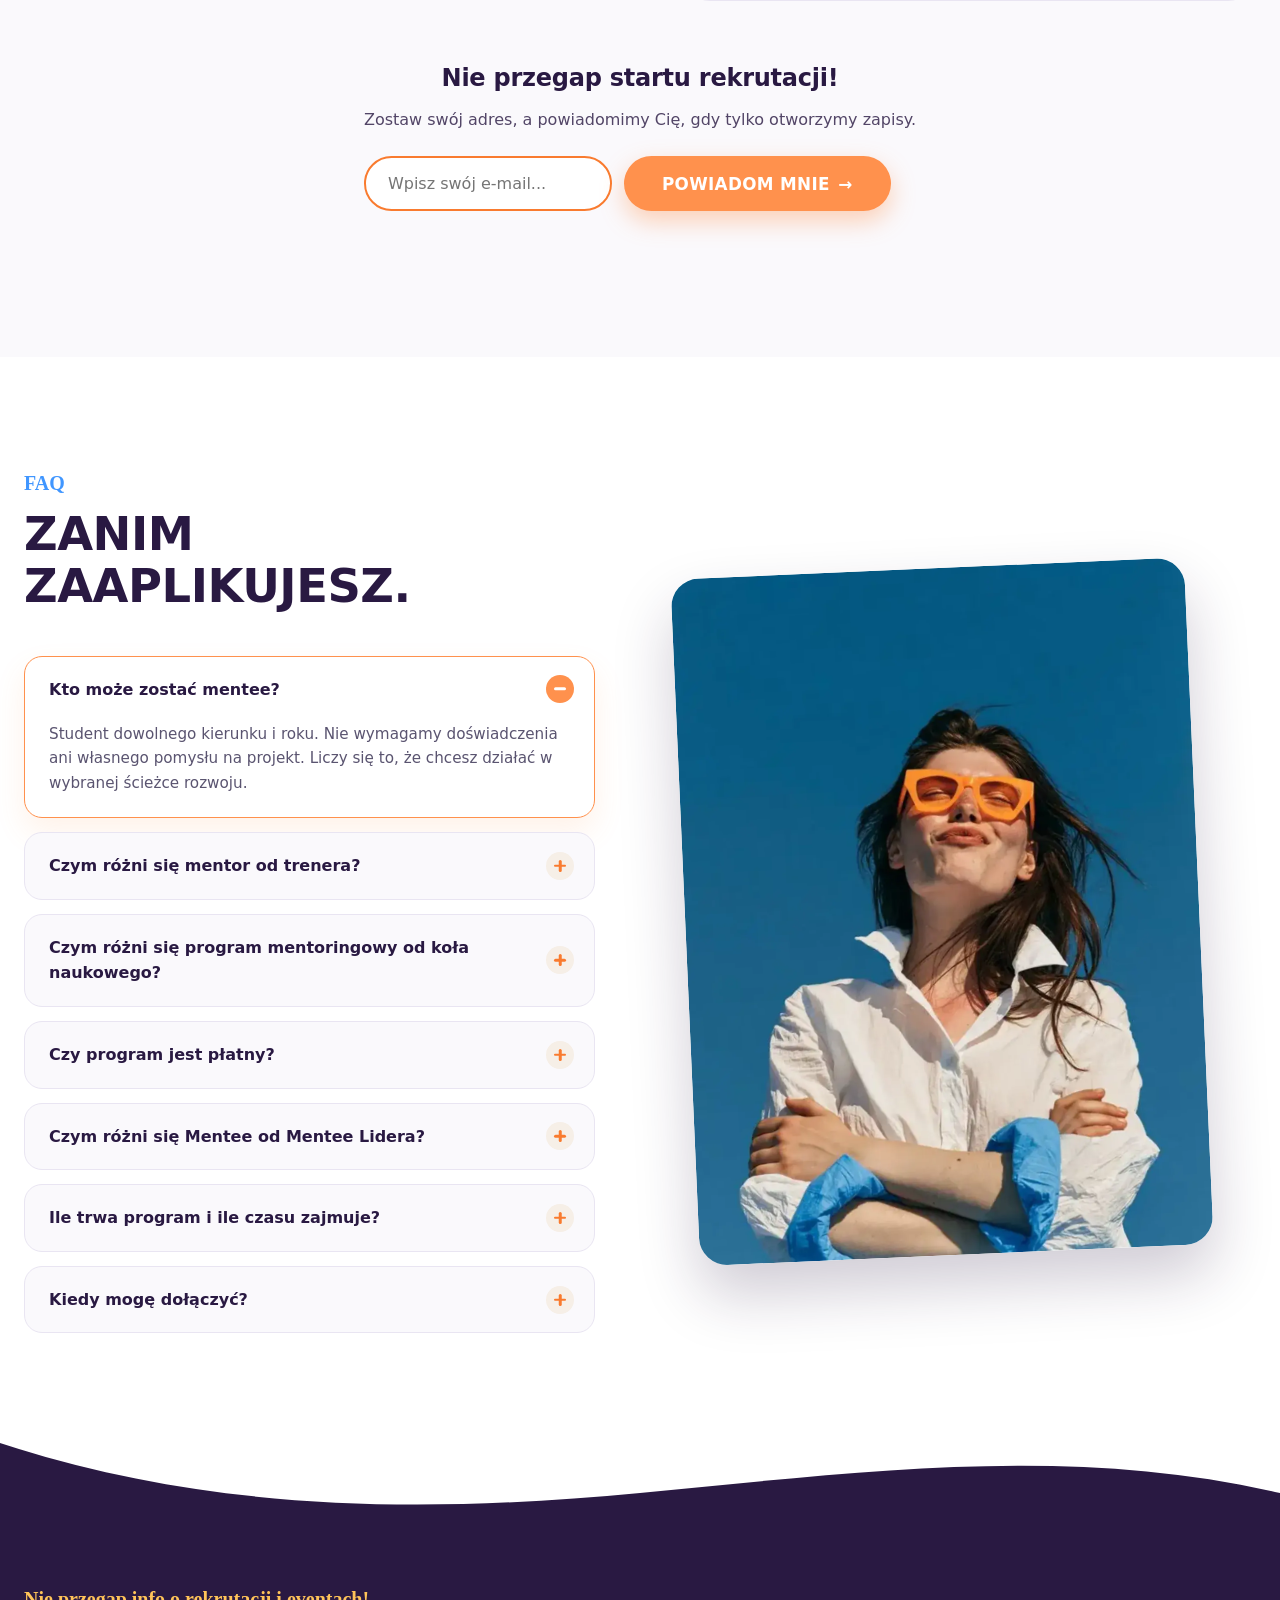
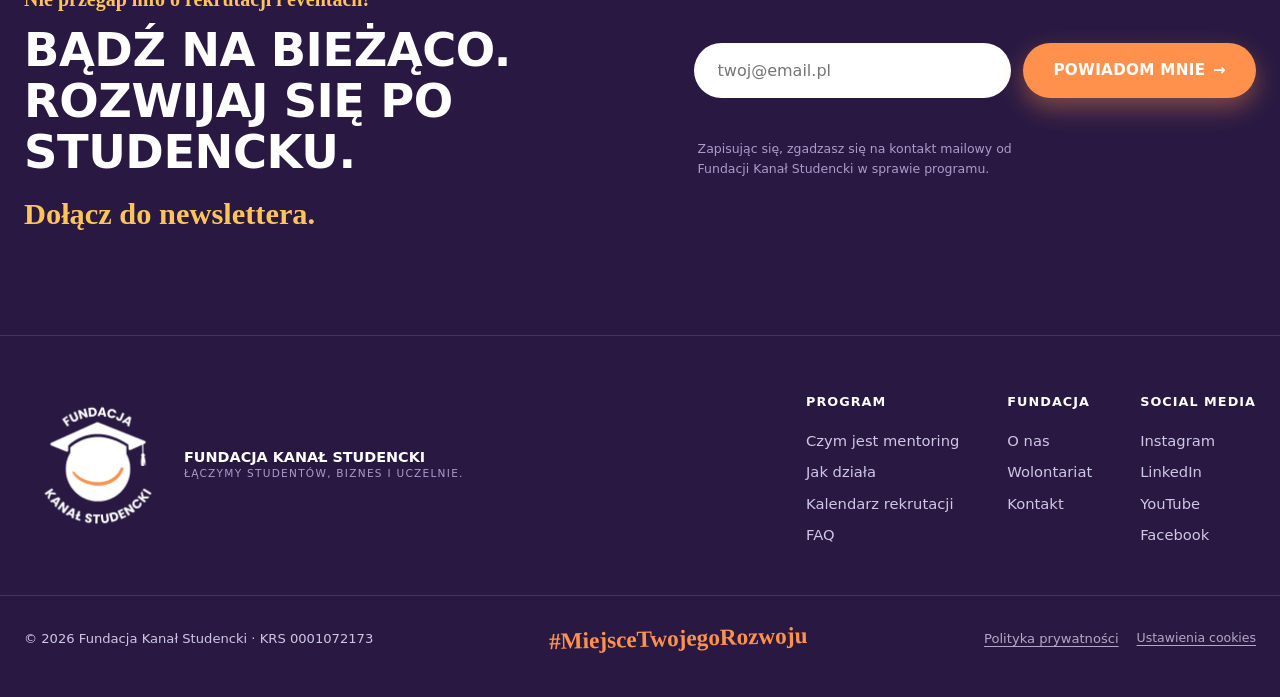
==== commit 177b2d92: "Implement mentoring paths section" ====
--- a/mentees.html
+++ b/mentees.html
@@ -20,7 +20,7 @@
 <link rel="preconnect" href="https://fonts.googleapis.com" />
 <link rel="preconnect" href="https://fonts.gstatic.com" crossorigin />
 <link href="https://fonts.googleapis.com/css2?family=Poppins:wght@400;500;600;700;800&family=Kalam:wght@400;700&display=swap" rel="stylesheet" />
-<link rel="stylesheet" href="css/style.css?v=15" />
+<link rel="stylesheet" href="css/style.css?v=16" />
 <link rel="canonical" href="https://kanalstudencki.pl/mentees" />
 </head>
 <body>
@@ -762,6 +762,6 @@
 </div>
 
 <script src="js/consent.js?v=3"></script>
-<script src="js/main.js?v=14"></script>
+<script src="js/main.js?v=15"></script>
 </body>
 </html>
--- a/css/style.css
+++ b/css/style.css
@@ -22,7 +22,7 @@
   --line:#e9e5f2;
   --font:'Poppins',system-ui,sans-serif;
   --hand:'Kalam',cursive;
-  --wrap:1180px;
+  --wrap:1320px;
   --r-lg:28px;
   --r-md:20px;
 }
@@ -905,7 +905,7 @@
    RESPONSIVE
 ===================================================== */
 @media(min-width:1600px){
-  :root{--wrap:1280px;}
+  :root{--wrap:1480px;}
 }
 @media(max-width:1240px) and (min-width:1101px){
   .nav-inner{gap:11px;}
